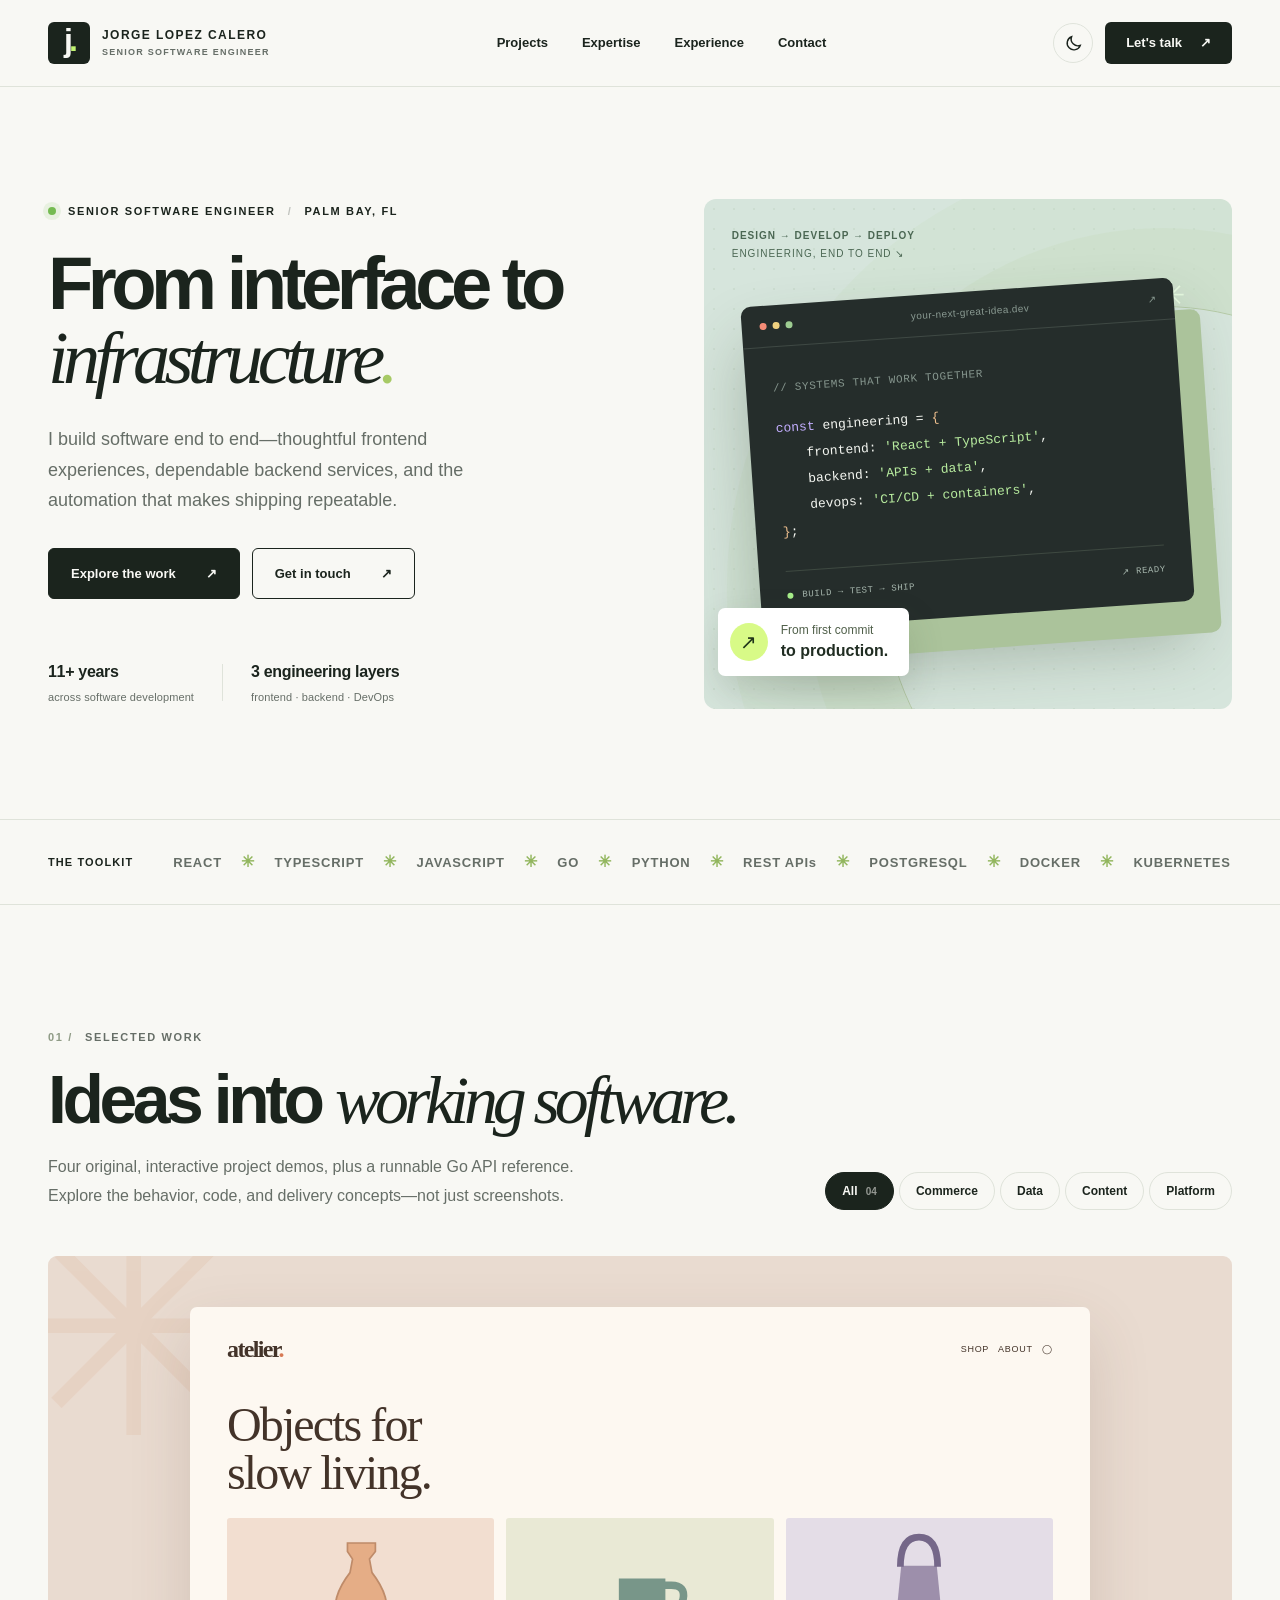
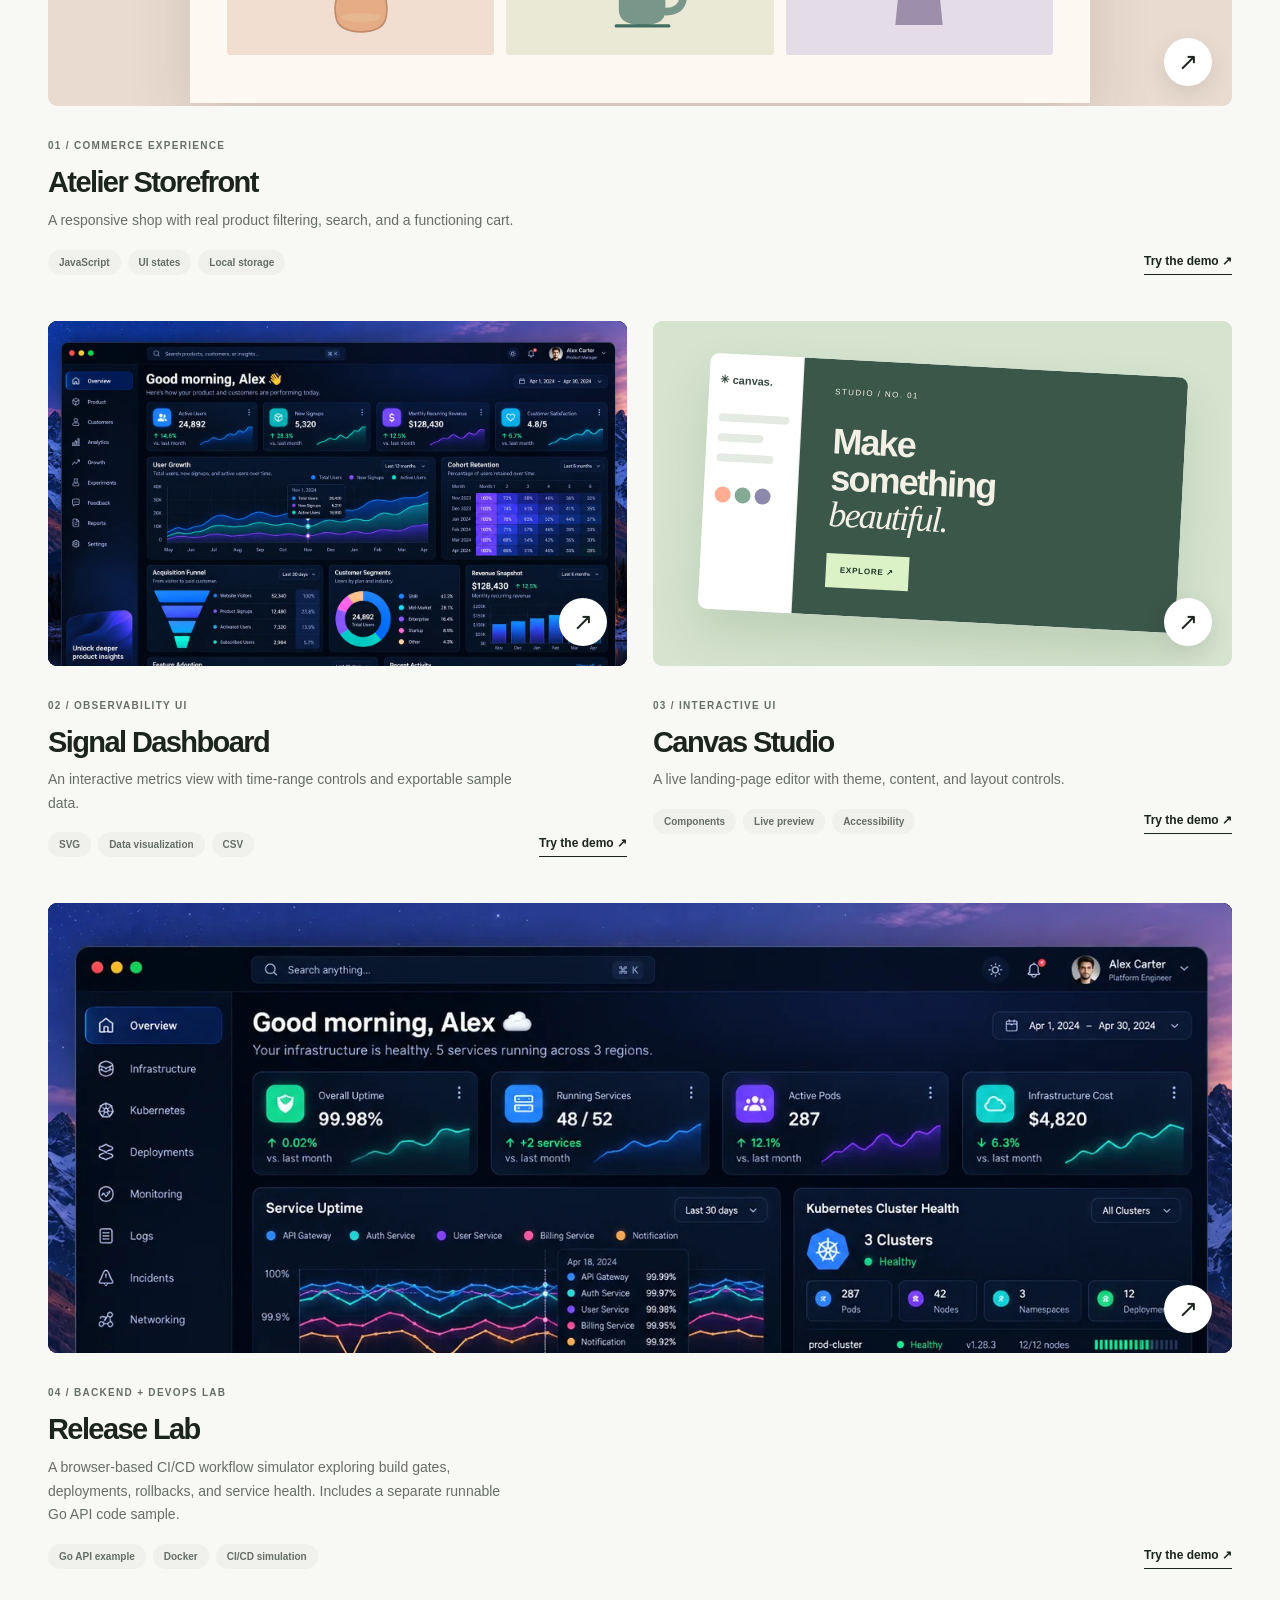
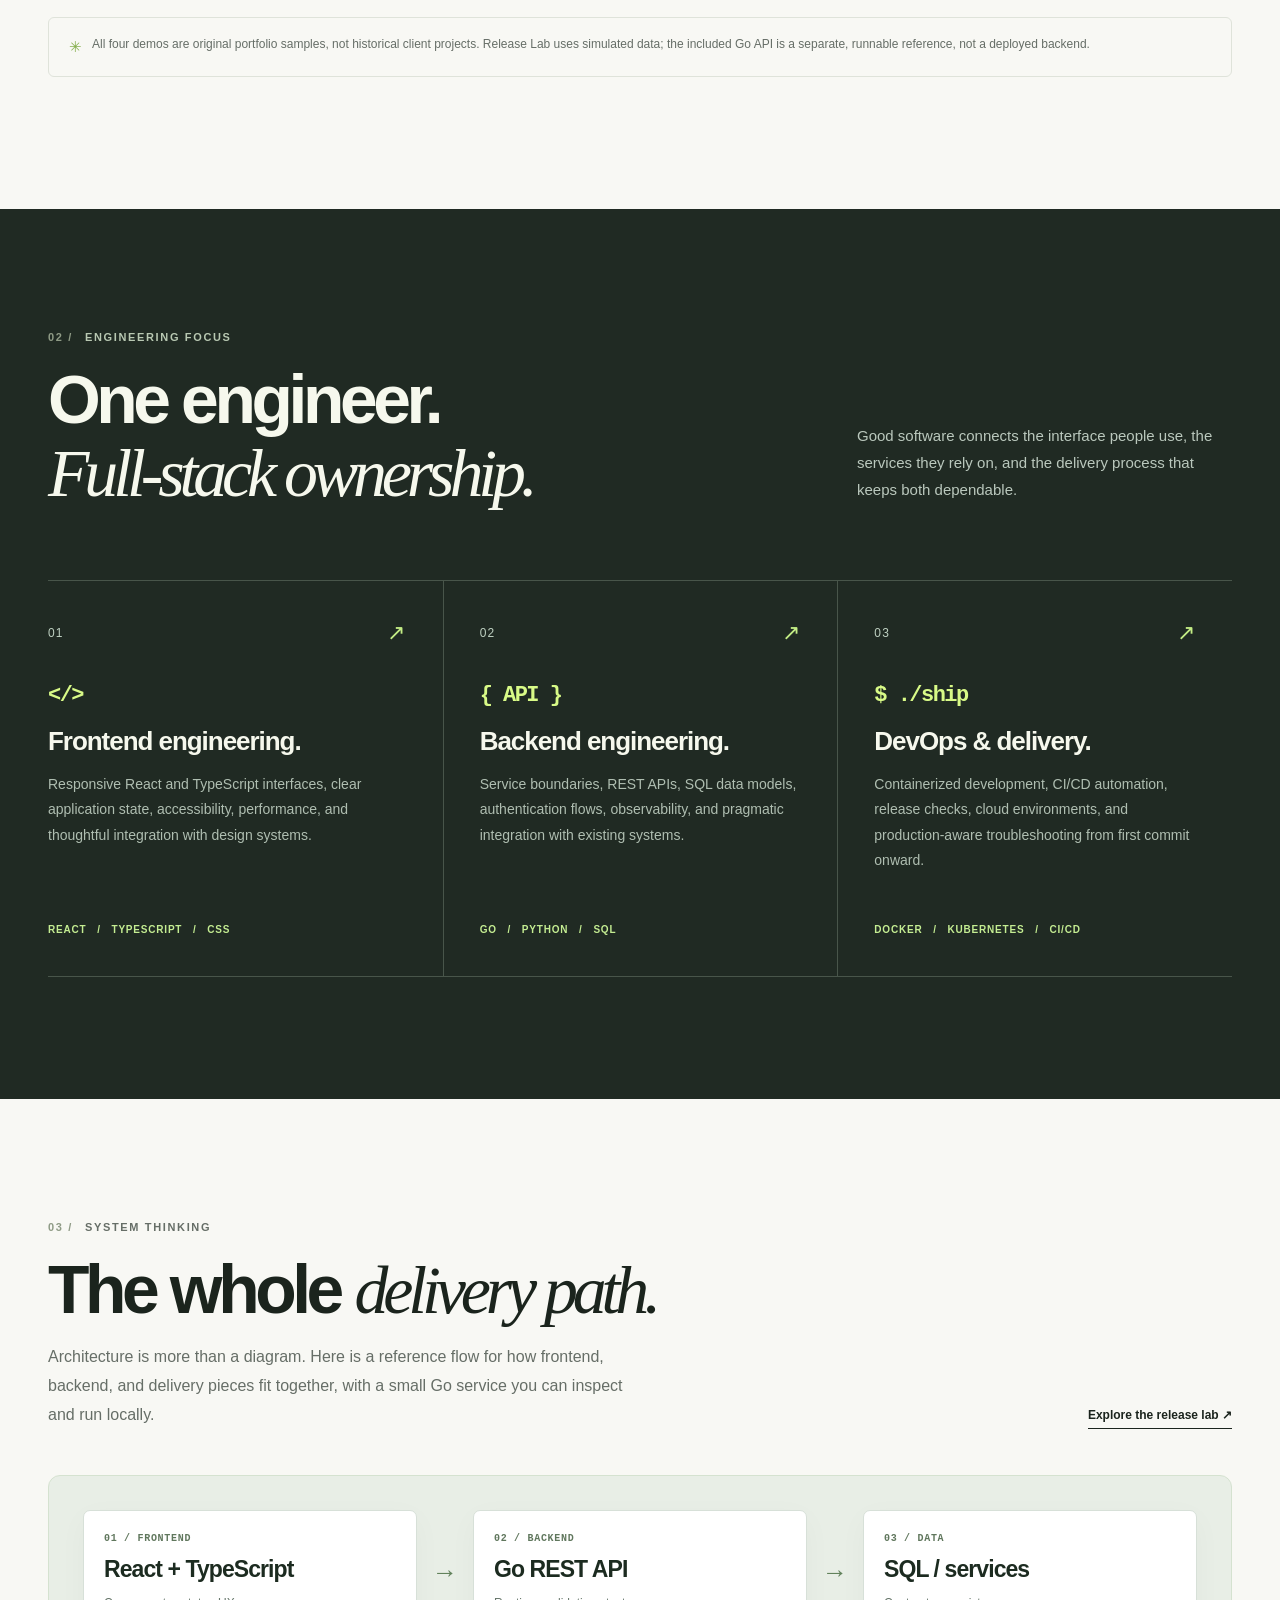
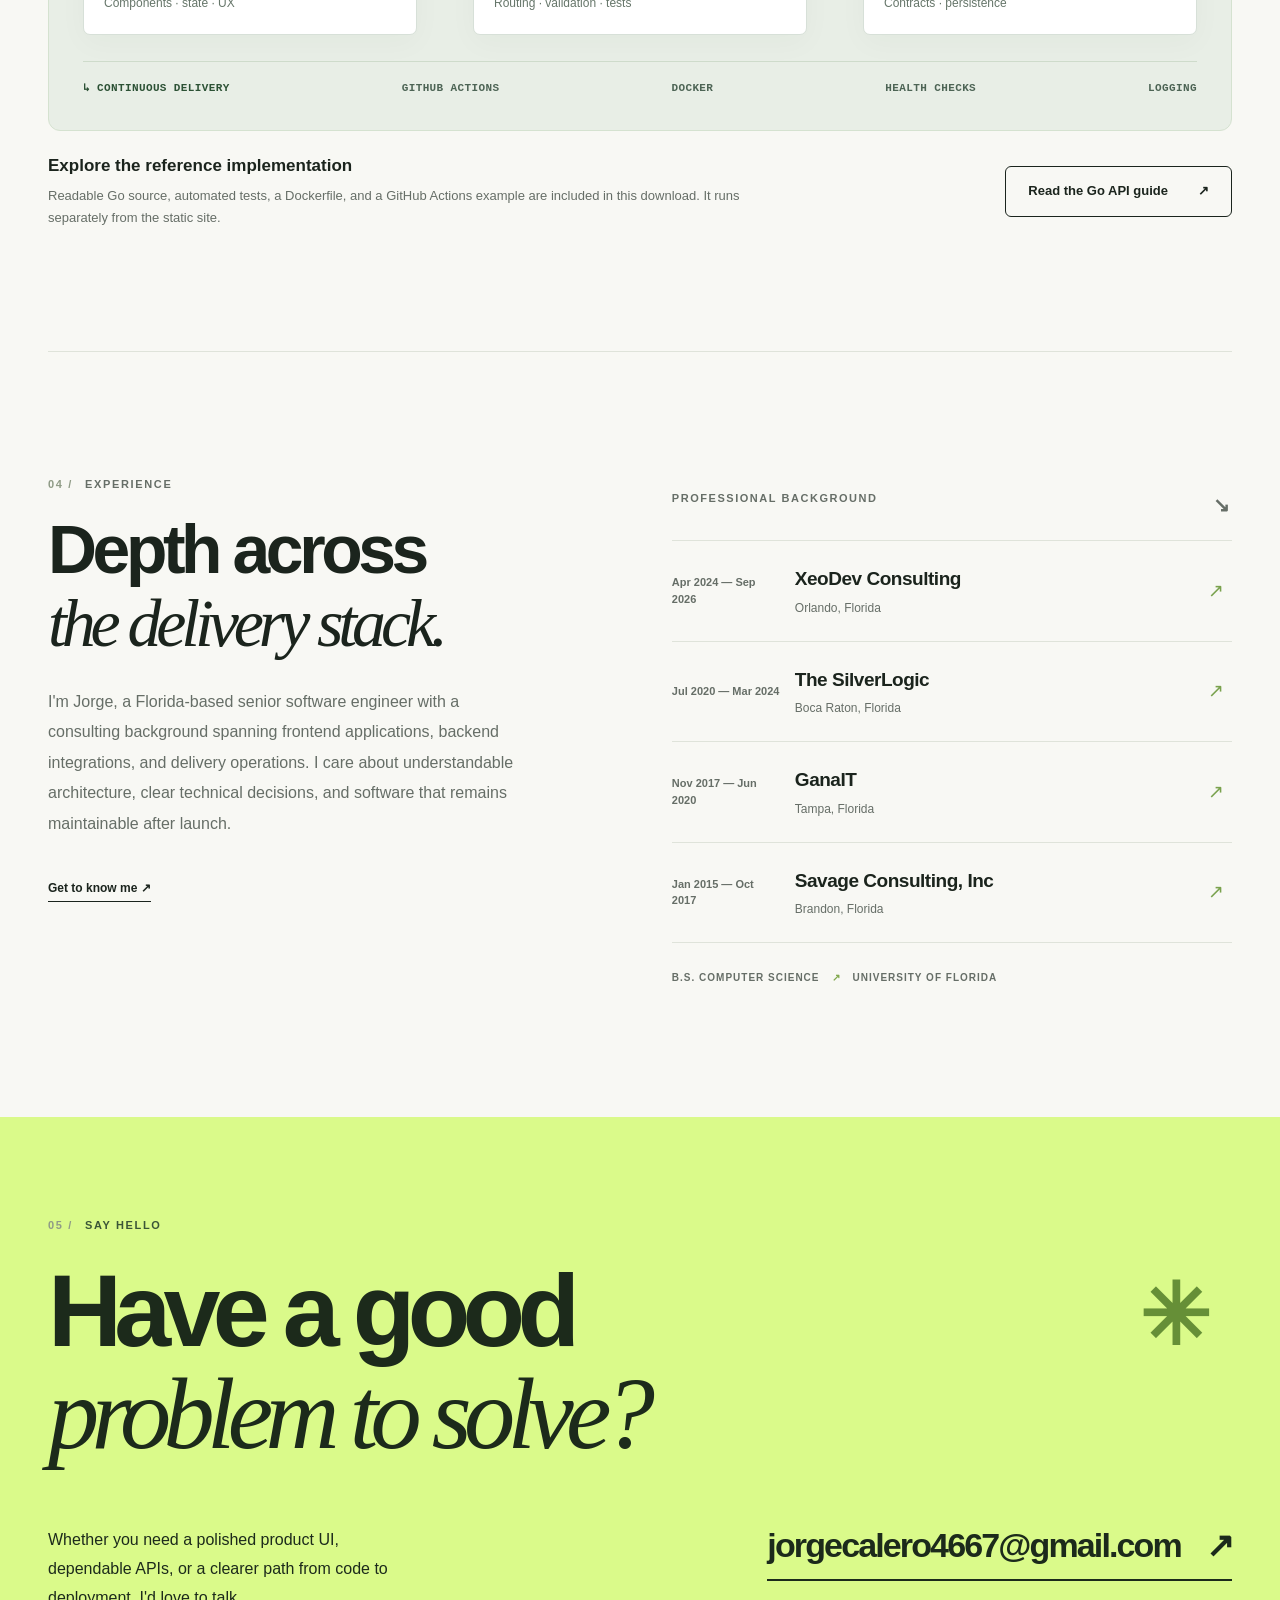
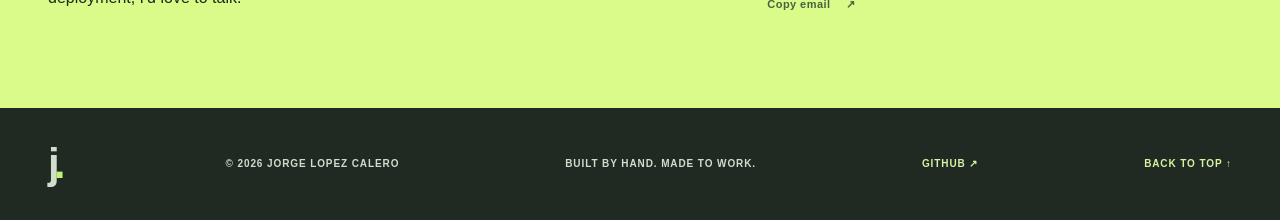
==== index.html @ e97e3ace "Add files via upload" ====
<!doctype html>
<html lang="en">
<head>
  <meta charset="utf-8">
  <meta name="viewport" content="width=device-width,initial-scale=1">
  <meta name="description" content="Jorge Lopez Calero — Senior Software Engineer across frontend, backend, and DevOps. Explore interactive demos, API engineering examples, delivery workflows, and experience.">
  <meta name="theme-color" content="#f8f8f4">
  <title>Jorge Lopez Calero — Senior Software Engineer | Frontend, Backend &amp; DevOps</title>
  <link rel="icon" href="favicon.svg" type="image/svg+xml">
  <link rel="stylesheet" href="styles.css">
  <script src="script.js" defer></script>
</head>
<body>
  <a class="skip" href="#main">Skip to content</a>
  <header class="site-header" id="site-header">
    <div class="wrap header-row">
      <a href="#home" class="brand" aria-label="Jorge Lopez Calero, home"><span class="brand-square">j<span>.</span></span><span class="brand-words">JORGE LOPEZ CALERO<small>SENIOR SOFTWARE ENGINEER</small></span></a>
      <nav class="desktop-nav" aria-label="Main navigation"><a href="#work">Projects</a><a href="#approach">Expertise</a><a href="#about">Experience</a><a href="#contact">Contact</a></nav>
      <div class="header-actions"><button class="theme-toggle" id="theme-toggle" aria-label="Switch color theme" title="Switch color theme"><svg viewBox="0 0 24 24" fill="none" stroke="currentColor" stroke-width="1.8" stroke-linecap="round"><path d="M20.5 14.4A8.5 8.5 0 019.6 3.5 8.5 8.5 0 1020.5 14.4Z"/></svg></button><a class="header-contact" href="mailto:jorgecalero4667@gmail.com?subject=Let's%20talk%20about%20a%20project">Let's talk <span aria-hidden="true">↗</span></a><button id="nav-toggle" class="nav-toggle" aria-label="Open navigation" aria-expanded="false" aria-controls="mobile-nav"><span></span><span></span></button></div>
    </div>
    <nav class="mobile-nav" id="mobile-nav" aria-label="Mobile navigation" hidden><a href="#work">Projects</a><a href="#approach">Expertise</a><a href="#about">Experience</a><a href="#contact">Contact</a></nav>
  </header>
  <main id="main">
    <section class="hero wrap" id="home" aria-labelledby="hero-title">
      <div class="hero-copy">
        <div class="eyebrow"><span class="status-dot"></span> SENIOR SOFTWARE ENGINEER <span class="eyebrow-slash">/</span> PALM BAY, FL</div>
        <h1 id="hero-title">From interface to <em>infrastructure<span class="dot">.</span></em></h1>
        <p class="hero-desc">I build software end to end—thoughtful frontend experiences, dependable backend services, and the automation that makes shipping repeatable.</p>
        <div class="hero-buttons"><a class="button button-dark" href="#work">Explore the work <span aria-hidden="true">↗</span></a><a class="button button-outline" href="#contact">Get in touch <span aria-hidden="true">↗</span></a></div>
        <div class="hero-foot"><span><strong>11+ years</strong><small>across software development</small></span><span class="foot-rule"></span><span><strong>3 engineering layers</strong><small>frontend · backend · DevOps</small></span></div>
      </div>
      <div class="hero-stage" aria-label="Illustration of a web development workspace">
        <div class="stage-stamp">DESIGN → DEVELOP → DEPLOY<br><span>ENGINEERING, END TO END ↘</span></div>
        <div class="stage-window"><div class="window-top"><span class="window-dots"><i></i><i></i><i></i></span><span>your-next-great-idea.dev</span><span>↗</span></div><div class="window-inner"><div class="window-label">// SYSTEMS THAT WORK TOGETHER</div><div class="code-line"><span class="code-purple">const</span> engineering = <span class="code-orange">{</span></div><div class="code-line indent">frontend: <span class="code-lime">'React + TypeScript'</span>,</div><div class="code-line indent">backend: <span class="code-lime">'APIs + data'</span>,</div><div class="code-line indent">devops: <span class="code-lime">'CI/CD + containers'</span>,</div><div class="code-line"><span class="code-orange">}</span>;</div><div class="window-separator"></div><div class="window-bottom"><span><span class="pulse"></span> BUILD → TEST → SHIP</span><span>↗ READY</span></div></div></div>
        <div class="floating-card"><div class="floating-icon">↗</div><span>From first commit<br><strong>to production.</strong></span></div>
        <span class="stage-decor decor-one" aria-hidden="true">✳</span><span class="stage-decor decor-two" aria-hidden="true">✳</span>
      </div>
    </section>
    <div class="marquee" aria-label="Engineering focus areas"><div class="wrap marquee-inner"><span>THE TOOLKIT</span><div>REACT <b>✳</b> TYPESCRIPT <b>✳</b> JAVASCRIPT <b>✳</b> GO <b>✳</b> PYTHON <b>✳</b> REST APIs <b>✳</b> POSTGRESQL <b>✳</b> DOCKER <b>✳</b> KUBERNETES <b>✳</b> CI/CD <b>✳</b> AWS</div></div></div>
    <section class="section wrap" id="work" aria-labelledby="work-title">
      <div class="section-top"><div><div class="eyebrow muted"><span class="number">01 /</span> SELECTED WORK</div><h2 id="work-title">Ideas into <em>working software.</em></h2><p class="section-intro">Four original, interactive project demos, plus a runnable Go API reference. Explore the behavior, code, and delivery concepts—not just screenshots.</p></div><div class="filters" aria-label="Filter projects"><button type="button" class="filter active" data-filter="all" aria-pressed="true">All <span>04</span></button><button type="button" class="filter" data-filter="commerce" aria-pressed="false">Commerce</button><button type="button" class="filter" data-filter="data" aria-pressed="false">Data</button><button type="button" class="filter" data-filter="content" aria-pressed="false">Content</button><button type="button" class="filter" data-filter="platform" aria-pressed="false">Platform</button></div></div>
      <div class="project-grid" id="project-grid">
        <article class="project project-large" data-category="commerce"><a class="project-media media-atelier" href="demos/atelier.html" aria-label="Open Atelier storefront demo"><div class="mini-shop"><div class="mini-shop-nav"><strong>atelier<span>.</span></strong><span>SHOP &nbsp; ABOUT &nbsp; ◯</span></div><div class="mini-shop-title">Objects for<br>slow living.</div><div class="mini-products"><div class="mini-product blush"><svg viewBox="0 0 130 130" aria-hidden="true"><path d="M49 13h33v10l-7 9 3 16c14 18 21 37 16 55-3 11-16 15-29 15s-26-4-29-15c-5-18 2-37 16-55l3-16-6-9z" fill="#e5ad86" stroke="#bf8b69" stroke-width="2"/><ellipse cx="65" cy="101" rx="23" ry="5" fill="#e8c09b" opacity=".6"/></svg></div><div class="mini-product butter"><svg viewBox="0 0 130 130" aria-hidden="true"><path d="M40 55h55v38q0 17-27 17t-28-17z" fill="#789689"/><path d="M94 63h8q17 0 14 16t-22 15" fill="none" stroke="#789689" stroke-width="9"/><path d="M37 111h62" stroke="#426d61" stroke-width="4" stroke-linecap="round"/></svg></div><div class="mini-product lilac"><svg viewBox="0 0 130 130" aria-hidden="true"><path d="M44 40h42l7 70H37z" fill="#9d8fab"/><path d="M43 41q0-35 22-35t22 35" fill="none" stroke="#756789" stroke-width="8"/></svg></div></div></div><span class="project-visit" aria-hidden="true">↗</span></a><div class="project-detail"><div><span class="project-kicker">01 / COMMERCE EXPERIENCE</span><h3>Atelier Storefront</h3><p>A responsive shop with real product filtering, search, and a functioning cart.</p><div class="tags"><span>JavaScript</span><span>UI states</span><span>Local storage</span></div></div><a class="text-link" href="demos/atelier.html">Try the demo ↗</a></div></article>
        <article class="project" data-category="data"><a class="project-media media-signal project-media-dashboard" href="demos/signal.html" aria-label="Open Signal analytics demo"><img class="project-image-backdrop" src="assets/signal-dashboard.webp" alt="" aria-hidden="true"><img class="project-dashboard-image" src="assets/signal-dashboard.webp" alt="Product analytics dashboard preview with user growth, retention, acquisition, and feature adoption charts"><span class="project-visit" aria-hidden="true">↗</span></a><div class="project-detail"><div><span class="project-kicker">02 / OBSERVABILITY UI</span><h3>Signal Dashboard</h3><p>An interactive metrics view with time-range controls and exportable sample data.</p><div class="tags"><span>SVG</span><span>Data visualization</span><span>CSV</span></div></div><a class="text-link" href="demos/signal.html">Try the demo ↗</a></div></article>
        <article class="project" data-category="content"><a class="project-media media-canvas" href="demos/canvas.html" aria-label="Open Canvas landing page studio demo"><div class="mini-editor"><div class="editor-side"><span>✳ canvas.</span><i></i><i></i><i></i><div class="editor-swatches"><b></b><b></b><b></b></div></div><div class="editor-preview"><span>STUDIO / NO. 01</span><strong>Make<br>something<br><em>beautiful.</em></strong><div class="editor-preview-button">EXPLORE ↗</div></div></div><span class="project-visit" aria-hidden="true">↗</span></a><div class="project-detail"><div><span class="project-kicker">03 / INTERACTIVE UI</span><h3>Canvas Studio</h3><p>A live landing-page editor with theme, content, and layout controls.</p><div class="tags"><span>Components</span><span>Live preview</span><span>Accessibility</span></div></div><a class="text-link" href="demos/canvas.html">Try the demo ↗</a></div></article>
        <article class="project project-large" data-category="platform">
          <a class="project-media media-release project-media-dashboard" href="demos/release-lab.html" aria-label="Open Release Lab simulated deployment demo"><img class="project-image-backdrop" src="assets/release-lab-dashboard.webp" alt="" aria-hidden="true"><img class="project-dashboard-image" src="assets/release-lab-dashboard.webp" alt="Cloud operations dashboard preview showing service uptime, Kubernetes cluster health, deployment history, incident alerts, and CI/CD pipeline activity"><span class="project-visit" aria-hidden="true">↗</span></a>
          <div class="project-detail"><div><span class="project-kicker">04 / BACKEND + DEVOPS LAB</span><h3>Release Lab</h3><p>A browser-based CI/CD workflow simulator exploring build gates, deployments, rollbacks, and service health. Includes a separate runnable Go API code sample.</p><div class="tags"><span>Go API example</span><span>Docker</span><span>CI/CD simulation</span></div></div><a class="text-link" href="demos/release-lab.html">Try the demo ↗</a></div>
        </article>
      </div>
      <div class="project-note"><span aria-hidden="true">✳</span> All four demos are original portfolio samples, not historical client projects. Release Lab uses simulated data; the included Go API is a separate, runnable reference, not a deployed backend.</div>
    </section>
    <section class="expertise-band" id="approach" aria-labelledby="approach-title"><div class="wrap"><div class="section-top expertise-heading"><div><div class="eyebrow"><span class="number">02 /</span> ENGINEERING FOCUS</div><h2 id="approach-title">One engineer.<br><em>Full-stack ownership.</em></h2></div><p>Good software connects the interface people use, the services they rely on, and the delivery process that keeps both dependable.</p></div><div class="expertise-grid"><article><div class="expertise-number">01 <span>↗</span></div><div class="expertise-icon" aria-hidden="true">&lt;/&gt;</div><h3>Frontend engineering.</h3><p>Responsive React and TypeScript interfaces, clear application state, accessibility, performance, and thoughtful integration with design systems.</p><div class="expertise-tech">REACT &nbsp; / &nbsp; TYPESCRIPT &nbsp; / &nbsp; CSS</div></article><article><div class="expertise-number">02 <span>↗</span></div><div class="expertise-icon" aria-hidden="true">{ API }</div><h3>Backend engineering.</h3><p>Service boundaries, REST APIs, SQL data models, authentication flows, observability, and pragmatic integration with existing systems.</p><div class="expertise-tech">GO &nbsp; / &nbsp; PYTHON &nbsp; / &nbsp; SQL</div></article><article><div class="expertise-number">03 <span>↗</span></div><div class="expertise-icon" aria-hidden="true">$ ./ship</div><h3>DevOps &amp; delivery.</h3><p>Containerized development, CI/CD automation, release checks, cloud environments, and production-aware troubleshooting from first commit onward.</p><div class="expertise-tech">DOCKER &nbsp; / &nbsp; KUBERNETES &nbsp; / &nbsp; CI/CD</div></article></div></div></section>

    <section class="system-section wrap" id="systems" aria-labelledby="systems-title">
      <div class="section-top"><div><div class="eyebrow muted"><span class="number">03 /</span> SYSTEM THINKING</div><h2 id="systems-title">The whole <em>delivery path.</em></h2><p class="section-intro">Architecture is more than a diagram. Here is a reference flow for how frontend, backend, and delivery pieces fit together, with a small Go service you can inspect and run locally.</p></div><a class="text-link systems-demo-link" href="demos/release-lab.html">Explore the release lab ↗</a></div>
      <div class="system-diagram" aria-label="Reference architecture: frontend talks to a Go API and a SQL data layer, with CI/CD, containers and telemetry supporting delivery">
        <div class="system-diagram-main">
          <div class="system-block"><span class="system-block-label">01 / FRONTEND</span><strong>React + TypeScript</strong><small>Components · state · UX</small></div>
          <div class="system-arrow" aria-hidden="true">→</div>
          <div class="system-block"><span class="system-block-label">02 / BACKEND</span><strong>Go REST API</strong><small>Routing · validation · tests</small></div>
          <div class="system-arrow" aria-hidden="true">→</div>
          <div class="system-block"><span class="system-block-label">03 / DATA</span><strong>SQL / services</strong><small>Contracts · persistence</small></div>
        </div>
        <div class="system-diagram-foot"><span>↳ CONTINUOUS DELIVERY</span><span>GITHUB ACTIONS</span><span>DOCKER</span><span>HEALTH CHECKS</span><span>LOGGING</span></div>
      </div>
      <div class="system-actions"><div><strong>Explore the reference implementation</strong><p>Readable Go source, automated tests, a Dockerfile, and a GitHub Actions example are included in this download. It runs separately from the static site.</p></div><a class="button button-outline" href="examples/go-api/index.html">Read the Go API guide <span aria-hidden="true">↗</span></a></div>
    </section>
    <section class="section wrap about-section" id="about" aria-labelledby="about-title"><div class="about-intro"><div class="eyebrow muted"><span class="number">04 /</span> EXPERIENCE</div><h2 id="about-title">Depth across<br><em>the delivery stack.</em></h2><p>I'm Jorge, a Florida-based senior software engineer with a consulting background spanning frontend applications, backend integrations, and delivery operations. I care about understandable architecture, clear technical decisions, and software that remains maintainable after launch.</p><a href="mailto:jorgecalero4667@gmail.com?subject=Hello%20Jorge" class="text-link about-link">Get to know me ↗</a></div><div class="experience"><div class="experience-label">PROFESSIONAL BACKGROUND <span>↘</span></div><div class="experience-row"><span class="experience-date">Apr 2024 — Sep 2026</span><div><strong>XeoDev Consulting</strong><small>Orlando, Florida</small></div><span class="experience-plus">↗</span></div><div class="experience-row"><span class="experience-date">Jul 2020 — Mar 2024</span><div><strong>The SilverLogic</strong><small>Boca Raton, Florida</small></div><span class="experience-plus">↗</span></div><div class="experience-row"><span class="experience-date">Nov 2017 — Jun 2020</span><div><strong>GanaIT</strong><small>Tampa, Florida</small></div><span class="experience-plus">↗</span></div><div class="experience-row"><span class="experience-date">Jan 2015 — Oct 2017</span><div><strong>Savage Consulting, Inc</strong><small>Brandon, Florida</small></div><span class="experience-plus">↗</span></div><div class="education-tag">B.S. COMPUTER SCIENCE <span>↗</span> UNIVERSITY OF FLORIDA</div></div></section>
    <section class="contact-section" id="contact" aria-labelledby="contact-title"><div class="wrap contact-wrap"><div class="eyebrow contact-eyebrow"><span class="number">05 /</span> SAY HELLO <span class="contact-star">✳</span></div><h2 id="contact-title">Have a good<br><em>problem to solve?</em></h2><div class="contact-bottom"><p>Whether you need a polished product UI, dependable APIs, or a clearer path from code to deployment, I'd love to talk.</p><div class="contact-cta"><a href="mailto:jorgecalero4667@gmail.com?subject=Project%20inquiry" class="email-link">jorgecalero4667@gmail.com <span aria-hidden="true">↗</span></a><button type="button" id="copy-email" class="copy-email">Copy email <span aria-hidden="true">↗</span></button></div></div></div></section>
  </main>
  <footer class="footer"><div class="wrap footer-inner"><a href="#home" class="footer-brand">j<span>.</span></a><div>© <span id="year">2026</span> JORGE LOPEZ CALERO</div><div>BUILT BY HAND. MADE TO WORK.</div><a href="https://github.com/great0715" target="_blank" rel="noopener noreferrer" class="back-top" aria-label="Jorge on GitHub">GITHUB ↗</a><a href="#home" class="back-top">BACK TO TOP ↑</a></div></footer>
  <div role="status" aria-live="polite" class="toast" id="toast"></div>
</body>
</html>
---- styles.css ----
:root{--bg:#f8f8f4;--surface:#ffffff;--surface-soft:#f0f1ec;--ink:#1b241d;--muted:#666e67;--line:#dfe3da;--accent:#d8fa87;--yellow:#dbfa8a;--shadow:0 22px 50px rgba(30,43,28,.10);color-scheme:light}
:root[data-theme=dark]{--bg:#151a17;--surface:#212923;--surface-soft:#262f28;--ink:#f2f4ea;--muted:#adb8a9;--line:#3d493e;--shadow:0 22px 50px rgba(0,0,0,.25);color-scheme:dark}
*,*::before,*::after{box-sizing:border-box}html{scroll-behavior:smooth;scroll-padding-top:96px}body{margin:0;background:var(--bg);color:var(--ink);font-family:"Avenir Next",Avenir,"Segoe UI",Arial,sans-serif;-webkit-font-smoothing:antialiased;line-height:1.5}button,input{font:inherit}a{color:inherit;text-decoration:none}button{cursor:pointer}button:focus-visible,a:focus-visible{outline:3px solid #7e9a30;outline-offset:4px}::selection{background:#d8fa87;color:#1b241d}.wrap{width:min(1200px,calc(100% - 96px));margin-inline:auto}.skip{position:absolute;left:10px;top:-60px;z-index:100;padding:12px 16px;color:#111;background:#d8fa87}.skip:focus{top:12px}
.site-header{position:sticky;top:0;z-index:50;background:color-mix(in srgb,var(--bg) 91%,transparent);backdrop-filter:blur(18px);border-bottom:1px solid var(--line)}.header-row{height:86px;display:flex;align-items:center;justify-content:space-between;gap:22px}.brand{display:flex;align-items:center;gap:12px;flex-shrink:0}.brand-square{display:flex;align-items:center;justify-content:center;width:42px;height:42px;padding-bottom:7px;background:var(--ink);border-radius:6px;color:var(--bg);font-size:32px;font-weight:850;letter-spacing:-4px}.brand-square span,.footer-brand span{color:#c1f372}.brand-words{font-size:12px;letter-spacing:.12em;font-weight:850;line-height:1.6}.brand-words small{font-size:9px;font-weight:700;color:var(--muted);display:block;letter-spacing:.14em}.desktop-nav{display:flex;gap:34px;font-size:13px;font-weight:700}.desktop-nav a{transition:color .2s}.desktop-nav a:hover{color:#86a442}.header-actions{display:flex;align-items:center;gap:12px}.theme-toggle{border:1px solid var(--line);background:transparent;color:var(--ink);height:40px;width:40px;border-radius:50%;display:grid;place-items:center}.theme-toggle svg{width:19px}.header-contact{height:42px;padding:0 21px;border-radius:6px;background:var(--ink);color:var(--bg);font-size:13px;font-weight:800;display:inline-flex;align-items:center;gap:18px;transition:transform .2s}.header-contact:hover,.button:hover{transform:translateY(-3px)}.nav-toggle{display:none;background:transparent;border:0;width:39px;height:39px;flex-direction:column;align-items:center;justify-content:center;gap:6px}.nav-toggle span{width:22px;height:2px;background:var(--ink)}.mobile-nav[hidden]{display:none!important}.mobile-nav{border-top:1px solid var(--line);padding:12px 24px 22px;display:grid;gap:3px}.mobile-nav a{font-weight:700;padding:12px}
.eyebrow{display:flex;align-items:center;gap:12px;letter-spacing:.15em;font-size:11px;font-weight:800}.eyebrow-slash{opacity:.25}.eyebrow.muted{color:var(--muted)}.number{color:#8f9b86}.status-dot{height:8px;width:8px;display:inline-block;border-radius:50%;background:#75bb52;box-shadow:0 0 0 5px rgba(117,187,82,.12)}
.hero{padding:112px 0 110px;min-height:680px;display:grid;grid-template-columns:1.06fr .94fr;gap:60px;align-items:center}.hero-copy{position:relative;z-index:1}.hero h1{font-weight:800;font-size:clamp(62px,6.4vw,98px);line-height:.99;letter-spacing:-.074em;margin:28px 0 29px;max-width:740px}.hero h1 em,.section h2 em,.expertise-band h2 em,.contact-section h2 em{font-family:Georgia,"Times New Roman",serif;font-weight:400;letter-spacing:-.075em;font-style:italic}.hero h1 em{white-space:normal}.hero h1 .dot{color:#a7ca65}.hero-desc{font-size:18px;max-width:460px;line-height:1.7;color:var(--muted);margin:0 0 32px}.hero-buttons{display:flex;flex-wrap:wrap;gap:12px}.button{min-height:51px;border:1px solid var(--ink);border-radius:6px;padding:0 22px;display:inline-flex;align-items:center;justify-content:center;gap:30px;font-size:13px;font-weight:850;transition:transform .2s}.button-dark{background:var(--ink);color:var(--bg)}.button-outline{background:transparent;color:var(--ink)}.hero-foot{display:flex;align-items:center;gap:28px;margin-top:61px}.hero-foot span:not(.foot-rule){display:grid;gap:5px}.hero-foot strong{font-size:16px;letter-spacing:-.02em}.hero-foot small{font-size:11px;letter-spacing:.01em;color:var(--muted)}.foot-rule{height:37px;width:1px;background:var(--line)}
.hero-stage{height:510px;position:relative;background:#dde8d1;border-radius:12px;overflow:hidden;display:flex;align-items:center;justify-content:center;isolation:isolate}.hero-stage::before{content:"";position:absolute;width:560px;height:560px;border-radius:50%;border:1px solid #b6cba7;left:34%;top:21%;box-shadow:0 0 0 78px rgba(197,217,187,.29),0 0 0 156px rgba(197,217,187,.22)}.hero-stage::after{content:"";position:absolute;inset:0;background-image:radial-gradient(#96b08a 1px,transparent 1px);background-size:20px 20px;opacity:.15;z-index:-1}.stage-stamp{position:absolute;left:28px;top:28px;font-size:10px;line-height:1.8;letter-spacing:.1em;font-weight:800;color:#4b6753}.stage-stamp span{font-weight:500}.stage-window{width:82%;background:#252d2b;border-radius:10px;box-shadow:25px 33px 0 #abc39b,0 40px 65px rgba(49,67,42,.3);transform:rotate(-4deg);color:#f4f6f1;overflow:hidden;position:relative;z-index:2}.window-top{height:42px;display:flex;align-items:center;justify-content:space-between;padding:0 18px;border-bottom:1px solid #3f4944;font-size:10px;letter-spacing:.04em;color:#899991}.window-dots{display:flex;gap:6px}.window-dots i{height:7px;width:7px;border-radius:50%;background:#f58c77}.window-dots i:nth-child(2){background:#efd07f}.window-dots i:nth-child(3){background:#9dcc91}.window-inner{padding:30px 27px 24px;font:500 clamp(11px,1.1vw,14px)/2 "SFMono-Regular",Consolas,monospace}.window-label{color:#86968e;margin-bottom:17px;font-size:11px;letter-spacing:.06em}.code-line{white-space:nowrap}.code-purple{color:#c3aeff}.code-orange{color:#f1c190}.code-lime{color:#b8ec9f}.indent{padding-left:29px}.window-separator{height:1px;background:#3e4941;margin:25px 0 15px}.window-bottom{display:flex;justify-content:space-between;gap:8px;font-size:9px;letter-spacing:.06em;color:#a7b7ae}.window-bottom span:first-child{display:flex;align-items:center;gap:9px}.pulse{height:6px;width:6px;border-radius:50%;background:#a7ee8a}.floating-card{position:absolute;bottom:33px;left:14px;display:flex;gap:13px;align-items:center;background:#fff;padding:13px 21px 13px 12px;border-radius:7px;z-index:3;box-shadow:0 15px 35px rgba(67,80,53,.17);font-size:12px;color:#50604a}.floating-card strong{font-size:16px;color:#202d22}.floating-icon{height:38px;width:38px;border-radius:50%;display:grid;place-items:center;background:#d8fa87;color:#21341a;font-size:20px}.stage-decor{position:absolute;font-size:34px;color:#e7fae1}.decor-one{top:71px;right:47px}.decor-two{bottom:65px;right:22px}
.marquee{border-top:1px solid var(--line);border-bottom:1px solid var(--line)}.marquee-inner{display:flex;align-items:center;gap:40px;min-height:84px;overflow:hidden}.marquee-inner>span{font-size:11px;white-space:nowrap;font-weight:850;letter-spacing:.1em}.marquee-inner>div{white-space:nowrap;font-size:13px;letter-spacing:.06em;font-weight:750;color:var(--muted)}.marquee-inner b{font-size:16px;color:#92b65e;margin:0 15px}
.section{padding-top:124px;padding-bottom:132px}.section-top{display:flex;justify-content:space-between;align-items:end;gap:50px;margin-bottom:46px}.section h2,.expertise-band h2{font-size:clamp(48px,5.3vw,75px);line-height:1.08;letter-spacing:-.065em;margin:17px 0 16px;font-weight:800}.section-intro{max-width:580px;color:var(--muted);font-size:16px;line-height:1.8;margin:0}.filters{display:flex;gap:5px;flex-wrap:wrap;flex-shrink:0}.filter{border:1px solid var(--line);border-radius:30px;background:transparent;color:var(--ink);padding:9px 16px;font-size:12px;font-weight:700;white-space:nowrap}.filter.active{background:var(--ink);color:var(--bg);border-color:var(--ink)}.filter span{font-size:10px;margin-left:5px;opacity:.55}
.project-grid{display:grid;grid-template-columns:1fr 1fr;gap:46px 26px}.project{min-width:0}.project[hidden]{display:none}.project-large{grid-column:1/-1}.project-media{display:block;overflow:hidden;border-radius:9px;position:relative;height:345px;transition:transform .25s}.project-media:hover{transform:translateY(-4px)}.project-large .project-media{height:450px}.project-visit{position:absolute;z-index:10;right:20px;bottom:20px;height:48px;width:48px;border-radius:50%;background:#fff;color:#1c241d;display:grid;place-items:center;font-size:24px;box-shadow:0 8px 25px rgba(0,0,0,.1)}.media-atelier{background:#e9dbd0;display:grid;place-items:center}.media-atelier::before{content:"✳";position:absolute;font-size:300px;color:#e2bfa8;opacity:.3;left:-40px;top:-150px}.mini-shop{width:76%;height:88%;border-radius:7px 7px 0 0;background:#fdf8f1;box-shadow:0 25px 60px rgba(92,64,56,.17);padding:24px 37px;transform:translateY(24px);color:#433329}.mini-shop-nav{display:flex;justify-content:space-between;align-items:center}.mini-shop-nav strong{font-size:24px;letter-spacing:-.07em;font-family:Georgia,serif}.mini-shop-nav strong span{color:#d77a55}.mini-shop-nav>span{font-size:9px;letter-spacing:.08em}.mini-shop-title{font:normal 48px/.99 Georgia,serif;letter-spacing:-.04em;margin:34px 0 22px}.mini-products{display:grid;grid-template-columns:repeat(3,1fr);gap:12px}.mini-product{height:137px;display:grid;place-items:center;border-radius:3px}.mini-product svg{width:110px;height:112px}.blush{background:#f2ded0}.butter{background:#e9e9d5}.lilac{background:#e4dde7}
.media-signal{background:#e5e9ff;display:grid;place-items:center;padding:38px}.mini-dashboard{background:#fff;border-radius:10px;box-shadow:0 22px 50px #6774b429;padding:20px 21px 10px;width:92%;height:85%;transform:rotate(-3deg);color:#1b2350}.mini-dash-top{font-size:19px;font-weight:850}.mini-dash-top span{float:right;font-size:9px;letter-spacing:.13em;color:#8e96b2;margin-top:10px}.mini-metrics{display:grid;grid-template-columns:1fr 1fr;gap:10px;margin-top:26px}.mini-metrics span{border:1px solid #e6e9f9;border-radius:6px;padding:10px 13px;color:#8087a4;font-size:10px}.mini-metrics strong{display:block;font-size:24px;letter-spacing:-.05em;color:#202b67}.mini-chart{width:100%;height:135px;margin-top:8px}.media-canvas{background:#d5e3cf;display:grid;place-items:center;padding:38px}.mini-editor{width:95%;height:95%;display:grid;grid-template-columns:94px 1fr;background:#f9f8f4;border-radius:9px;box-shadow:0 24px 45px #50784a2d;overflow:hidden;transform:rotate(3deg)}.editor-side{background:#fff;border-right:1px solid #ebebeb;padding:18px 11px;font-size:11px;font-weight:800;color:#34493c}.editor-side>span{display:block;margin-bottom:25px}.editor-side i{display:block;background:#e5eae2;height:8px;border-radius:20px;margin-bottom:12px}.editor-side i:nth-child(3){width:65%}.editor-side i:nth-child(4){width:80%}.editor-swatches{display:flex;gap:4px;margin-top:25px}.editor-swatches b{height:16px;width:16px;border-radius:50%;background:#ffac92}.editor-swatches b:nth-child(2){background:#84a994}.editor-swatches b:nth-child(3){background:#8d89ac}.editor-preview{padding:27px 32px;color:#f3f0e6;background:#3b5749;display:flex;flex-direction:column;align-items:flex-start}.editor-preview>span{font-size:8px;letter-spacing:.18em}.editor-preview strong{font-size:clamp(22px,2.8vw,38px);letter-spacing:-.05em;line-height:1.02;margin-top:25px}.editor-preview strong em{font-family:Georgia,serif;font-weight:400}.editor-preview-button{background:#dbf1c6;color:#1a3425;font-weight:800;font-size:8px;letter-spacing:.1em;padding:11px 14px;margin-top:20px}.project-detail{display:flex;justify-content:space-between;align-items:end;gap:20px;padding-top:26px}.project-kicker{font-size:10px;color:var(--muted);font-weight:800;letter-spacing:.13em}.project h3{font-size:29px;letter-spacing:-.055em;line-height:1.15;margin:10px 0 9px}.project-detail p{max-width:470px;color:var(--muted);font-size:14px;line-height:1.7;margin:0}.tags{display:flex;flex-wrap:wrap;gap:7px;margin-top:17px}.tags span{background:var(--surface-soft);padding:5px 11px;border-radius:20px;font-size:10px;font-weight:700;color:var(--muted)}.text-link{font-size:12px;font-weight:850;white-space:nowrap;border-bottom:1px solid currentColor;padding-bottom:4px;transition:color .2s}.text-link:hover{color:#779d48}.project-note{display:flex;align-items:flex-start;gap:10px;margin-top:48px;padding:17px 20px;border:1px solid var(--line);border-radius:6px;color:var(--muted);font-size:12px;line-height:1.6}.project-note>span{color:#84ae4c;font-size:15px}
.expertise-band{background:#202a23;color:#f6f8ed;padding:120px 0 122px}.expertise-heading{align-items:end;margin-bottom:70px}.expertise-band .eyebrow{color:#b8c8b2}.expertise-band h2{margin-bottom:0}.expertise-heading>p{width:min(375px,100%);font-size:15px;line-height:1.8;color:#bac8bd;margin-bottom:7px}.expertise-grid{display:grid;grid-template-columns:repeat(3,1fr);border-top:1px solid #48554a;border-bottom:1px solid #48554a}.expertise-grid article{padding:35px 36px 39px 0}.expertise-grid article+article{border-left:1px solid #48554a;padding-left:36px}.expertise-number{display:flex;justify-content:space-between;align-items:center;font-size:12px;letter-spacing:.1em;color:#bfd1c2}.expertise-number span{font-size:22px;color:#c3ed85}.expertise-grid h3{font-size:26px;line-height:1.18;letter-spacing:-.04em;margin:49px 0 16px;max-width:270px}.expertise-grid p{font-size:14px;line-height:1.8;color:#afbeb1;min-height:110px;margin:0 0 20px}.expertise-tech{font-size:10px;letter-spacing:.08em;font-weight:850;color:#c4ed92}
.about-section{display:grid;grid-template-columns:1fr 1.03fr;gap:80px}.about-intro h2{margin:20px 0 27px}.about-intro>p{max-width:480px;line-height:1.9;font-size:16px;color:var(--muted)}.about-link{display:inline-block;margin-top:24px}.experience{padding-top:14px}.experience-label{display:flex;justify-content:space-between;padding-bottom:20px;font-size:11px;font-weight:850;letter-spacing:.14em;color:var(--muted)}.experience-label span{font-size:20px}.experience-row{display:grid;grid-template-columns:108px 1fr 24px;align-items:center;gap:15px;padding:24px 0;border-top:1px solid var(--line)}.experience-date{font-size:11px;color:var(--muted);font-weight:800}.experience-row strong{font-size:19px;letter-spacing:-.025em}.experience-row small{display:block;color:var(--muted);margin-top:5px;font-size:12px}.experience-plus{font-size:19px;color:#7aa24e}.education-tag{display:flex;gap:12px;align-items:center;border-top:1px solid var(--line);padding-top:27px;font-size:10px;letter-spacing:.1em;font-weight:800;color:var(--muted)}.education-tag span{color:#80a84c}
.contact-section{background:#dafa8a;color:#1c2a1b;padding:100px 0 95px;overflow:hidden}.contact-wrap{position:relative}.contact-eyebrow{color:#3b5637}.contact-star{position:absolute;right:20px;top:35px;font-size:85px;color:#668f37}.contact-section h2{font-size:clamp(60px,8vw,115px);line-height:1;letter-spacing:-.075em;font-weight:800;margin:26px 0 55px}.contact-bottom{display:flex;justify-content:space-between;align-items:end;gap:50px}.contact-bottom p{max-width:360px;font-size:16px;line-height:1.8;margin:0}.contact-cta{display:flex;flex-direction:column;align-items:flex-start;gap:15px}.email-link{font-size:clamp(20px,2.8vw,34px);font-weight:800;letter-spacing:-.055em;display:flex;gap:25px;align-items:center;border-bottom:2px solid #1c2a1b;padding-bottom:8px}.copy-email{background:transparent;border:0;color:#476143;padding:0;font-size:11px;font-weight:850;letter-spacing:.04em}.copy-email span{margin-left:12px}.footer{background:#202a23;color:#d0dccc}.footer-inner{min-height:112px;display:flex;gap:20px;align-items:center;justify-content:space-between;font-size:10px;letter-spacing:.09em;font-weight:750}.footer-brand{font-size:42px;font-weight:850;letter-spacing:-.14em;line-height:1}.back-top{color:#d5f3a2}.toast{position:fixed;bottom:24px;right:24px;max-width:calc(100vw - 48px);padding:13px 19px;background:#202a23;color:white;border-radius:8px;box-shadow:0 16px 30px #0002;font-size:13px;z-index:100;opacity:0;transform:translateY(12px);pointer-events:none;transition:.22s}.toast.show{opacity:1;transform:translateY(0)}
@media(max-width:1120px){.wrap{width:min(100% - 64px,1120px)}.desktop-nav{gap:22px}.hero{gap:30px}.hero h1{font-size:clamp(60px,6vw,77px)}.mini-shop-title{font-size:42px}.section-top{flex-wrap:wrap}.project-large .project-media{height:400px}}
@media(max-width:820px){.wrap{width:calc(100% - 40px)}.header-row{height:74px}.desktop-nav,.header-contact{display:none}.nav-toggle{display:flex}.hero{grid-template-columns:1fr;padding-top:72px;gap:44px}.hero h1{max-width:700px;font-size:clamp(60px,11vw,89px)}.hero-stage{height:430px;max-width:640px;width:100%}.hero-foot{margin-top:44px}.project-large .project-media{height:380px}.mini-shop{width:87%}.expertise-grid article{padding-right:20px}.expertise-grid article+article{padding-left:20px}.expertise-grid h3{font-size:23px}.about-section{gap:38px}.contact-bottom{align-items:flex-start;flex-direction:column}.contact-star{font-size:65px}.footer-inner{flex-wrap:wrap;padding:27px 0;gap:18px}}
@media(max-width:620px){.wrap{width:calc(100% - 36px)}.brand-words{font-size:10px}.brand-words small{font-size:8px}.hero{padding:66px 0 85px;gap:42px}.hero h1{font-size:clamp(54px,14vw,80px);margin:23px 0}.hero-desc{font-size:16px}.hero-buttons{gap:10px}.button{min-height:50px;padding:0 17px;gap:14px}.hero-foot{gap:18px}.hero-foot strong{font-size:14px}.hero-foot small{font-size:10px}.hero-stage{height:350px}.stage-window{width:86%;transform:rotate(-3deg)}.window-inner{padding:15px 16px 12px;font-size:10px}.window-top{height:35px}.window-label{margin-bottom:11px;font-size:9px}.window-separator{margin:13px 0 10px}.window-bottom{font-size:7px}.floating-card{left:8px;bottom:15px;padding:7px 11px 7px 7px;font-size:10px}.floating-card strong{font-size:12px}.floating-icon{height:32px;width:32px}.stage-stamp{font-size:8px;left:14px;top:14px}.marquee-inner{min-height:67px;gap:25px}.marquee-inner>div{font-size:11px}.section{padding-top:86px;padding-bottom:90px}.section h2,.expertise-band h2{font-size:clamp(46px,11vw,64px)}.section-top{gap:30px}.project-grid{grid-template-columns:1fr;gap:42px}.project-large{grid-column:auto}.project-media,.project-large .project-media{height:320px}.mini-shop{height:92%;width:90%;padding:20px 22px}.mini-shop-title{font-size:40px;margin:25px 0 18px}.mini-product{height:97px}.mini-product svg{height:85px;width:85px}.mini-dashboard{width:94%}.mini-chart{height:100px}.project-detail{padding-top:20px}.project h3{font-size:25px}.project-detail p{font-size:13px}.project-visit{height:40px;width:40px;font-size:20px;right:12px;bottom:12px}.project-note{margin-top:40px}.expertise-band{padding:90px 0}.expertise-heading{margin-bottom:35px}.expertise-grid{grid-template-columns:1fr}.expertise-grid article,.expertise-grid article+article{padding:24px 0 28px;border-left:0;border-bottom:1px solid #48554a}.expertise-grid article:last-child{border-bottom:0}.expertise-grid h3{margin:25px 0 10px;max-width:none}.expertise-grid p{min-height:auto;margin-bottom:15px}.about-section{grid-template-columns:1fr;gap:40px}.about-intro>p{font-size:14px}.contact-section{padding:79px 0}.contact-section h2{font-size:clamp(55px,12vw,81px);margin:27px 0 38px}.contact-star{font-size:45px;top:20px;right:5px}.contact-bottom{gap:34px}.contact-bottom p{font-size:14px}.email-link{font-size:clamp(18px,5.3vw,27px);gap:12px}.footer-inner>div:nth-of-type(2){display:none}}
@media(prefers-reduced-motion:reduce){*,*::before,*::after{scroll-behavior:auto!important;transition:none!important;animation:none!important}}

/* Senior engineering edition — architecture, platform lab, and delivery experience */
.hero h1 {font-size:clamp(59px,5.8vw,88px)}
.hero-stage {background:#d6e5dc}
.window-inner {font-size:clamp(11px,1.03vw,13px)}
.expertise-icon {color:#d8fa87;font:700 22px/1.2 "SFMono-Regular",Consolas,monospace;letter-spacing:-.07em;margin:34px 0 -33px}
.expertise-grid h3 {max-width:320px}
.expertise-grid p {min-height:130px}
.media-release {background:radial-gradient(ellipse at 18% 0%,#485a79 0%,transparent 53%),linear-gradient(140deg,#20283a,#141b29);display:grid;place-items:center;padding:34px 8%}
.release-preview {position:relative;width:min(820px,100%);background:#0d1725;border:1px solid #54627b;border-radius:12px;box-shadow:0 28px 85px #0005;color:#f0f5ff;overflow:hidden;transform:rotate(-1.5deg)}
.release-preview-head {height:47px;padding:0 22px;display:flex;align-items:center;justify-content:space-between;gap:12px;color:#cbd8ed;border-bottom:1px solid #39445b;font:700 11px/1.4 "SFMono-Regular",Consolas,monospace;letter-spacing:.035em}
.release-preview-head span:last-child {font-size:9px;color:#95a5bc}
.green-light {width:7px;height:7px;display:inline-block;background:#8bee96;border-radius:100%;margin-right:11px;box-shadow:0 0 0 4px #8bee9622}
.release-preview-body {padding:32px 39px 30px}
.release-preview-heading {font-weight:750;font-size:clamp(23px,3vw,36px);line-height:1.1;letter-spacing:-.045em}
.release-preview-heading em {font-family:Georgia,serif;font-weight:400;color:#c1f59c}
.release-nodes {display:flex;align-items:center;gap:13px;margin:28px 0}
.release-nodes>div {display:grid;flex:1;gap:6px;min-width:0;border:1px solid #3a4960;background:#17243a;border-radius:8px;padding:15px 12px}
.release-nodes>div>span {color:#86a6c8;font:700 10px monospace}
.release-nodes strong {font-size:16px;letter-spacing:-.02em}
.release-nodes small {font-size:10px;color:#9db0c6;white-space:nowrap}
.release-nodes>b {color:#b8e4b2;font-size:19px}
.release-preview-console {padding:13px 17px;background:#0a111d;border:1px solid #354157;border-radius:5px;color:#b9c8e0;font:12px/1.4 monospace;display:flex;justify-content:space-between;gap:10px}
.release-preview-console span {color:#a4e4a7}
.system-section {padding-top:120px;padding-bottom:122px;border-bottom:1px solid var(--line)}
.system-section h2 {font-size:clamp(46px,5.3vw,75px);line-height:1.08;letter-spacing:-.065em;margin:17px 0 16px;font-weight:800}
.system-section h2 em {font-family:Georgia,serif;font-style:italic;font-weight:400;letter-spacing:-.075em}
.system-section .section-top {align-items:end}
.systems-demo-link {white-space:nowrap}
.system-diagram {background:#e8eee6;border:1px solid #d5e2d0;color:#1c2b20;padding:34px;border-radius:12px}
.system-diagram-main {display:flex;align-items:center;gap:15px}
.system-block {min-width:0;flex:1;background:white;padding:22px 20px;border:1px solid #d7e0d8;border-radius:7px;display:grid;gap:7px;box-shadow:0 8px 30px #19332108}
.system-block-label {font:750 10px/1.2 monospace;letter-spacing:.07em;color:#60775d}
.system-block strong {font-size:clamp(17px,2vw,23px);letter-spacing:-.04em}
.system-block small {font-size:12px;color:#66766a}
.system-arrow {color:#62825c;font-size:26px}
.system-diagram-foot {margin-top:26px;border-top:1px solid #cedbcb;padding-top:19px;display:flex;align-items:center;justify-content:space-between;gap:10px;flex-wrap:wrap;font:750 11px/1.4 monospace;letter-spacing:.035em;color:#4d6455}
.system-diagram-foot span:first-child {color:#2c5135}
.system-actions {display:flex;align-items:center;justify-content:space-between;gap:24px;margin-top:22px}
.system-actions>div {max-width:720px}
.system-actions strong {font-size:17px}
.system-actions p {font-size:13px;color:var(--muted);line-height:1.7;margin:6px 0 0}
.system-actions .button {flex-shrink:0}
:root[data-theme=dark] .system-diagram {background:#233127;border-color:#394b3a}
@media(max-width:1050px){.release-nodes {gap:8px}.release-nodes>div {padding:13px 9px}.release-nodes small {font-size:9px}.system-diagram {padding:24px}}
@media(max-width:820px){.hero h1 {font-size:clamp(56px,10vw,80px)}.system-section {padding-top:92px;padding-bottom:96px}.system-actions {align-items:flex-start;flex-direction:column}.expertise-icon {margin:20px 0 -15px}.expertise-grid p {min-height:auto}.release-preview {transform:none}}
@media(max-width:620px){.hero h1 {font-size:clamp(52px,12.3vw,70px)}.media-release {padding:15px}.release-preview-head {padding:0 12px;font-size:9px}.release-preview-head span:last-child {font-size:8px}.release-preview-body {padding:22px 15px}.release-preview-heading {font-size:24px}.release-nodes {display:grid;grid-template-columns:1fr 1fr;gap:9px;margin:20px 0}.release-nodes>b {display:none}.release-nodes>div {padding:11px}.release-nodes strong {font-size:14px}.release-preview-console {font-size:9px;flex-wrap:wrap}.system-section {padding-top:86px;padding-bottom:90px}.system-section h2 {font-size:clamp(45px,11vw,64px)}.system-diagram-main {flex-direction:column;gap:4px}.system-block {width:100%}.system-arrow {transform:rotate(90deg)}.system-diagram-foot {justify-content:flex-start;gap:14px}.system-diagram-foot span {font-size:10px}.system-actions .button {width:100%;justify-content:space-between}}

/* Dashboard thumbnail artwork: full screenshot over a softly blurred backdrop. */
.project-media-dashboard{display:grid;place-items:center;padding:0!important;background:#0a1220;isolation:isolate}
.project-media-dashboard .project-image-backdrop{position:absolute;inset:-5%;width:110%;height:110%;object-fit:cover;filter:blur(22px) brightness(.36) saturate(.9);opacity:.95;transform:scale(1.03);pointer-events:none}
.project-media-dashboard .project-dashboard-image{position:relative;z-index:1;display:block;width:auto;height:100%;max-width:100%;object-fit:contain;filter:drop-shadow(0 12px 24px rgba(0,0,0,.32));pointer-events:none}
.project-media-dashboard .project-visit{z-index:10}
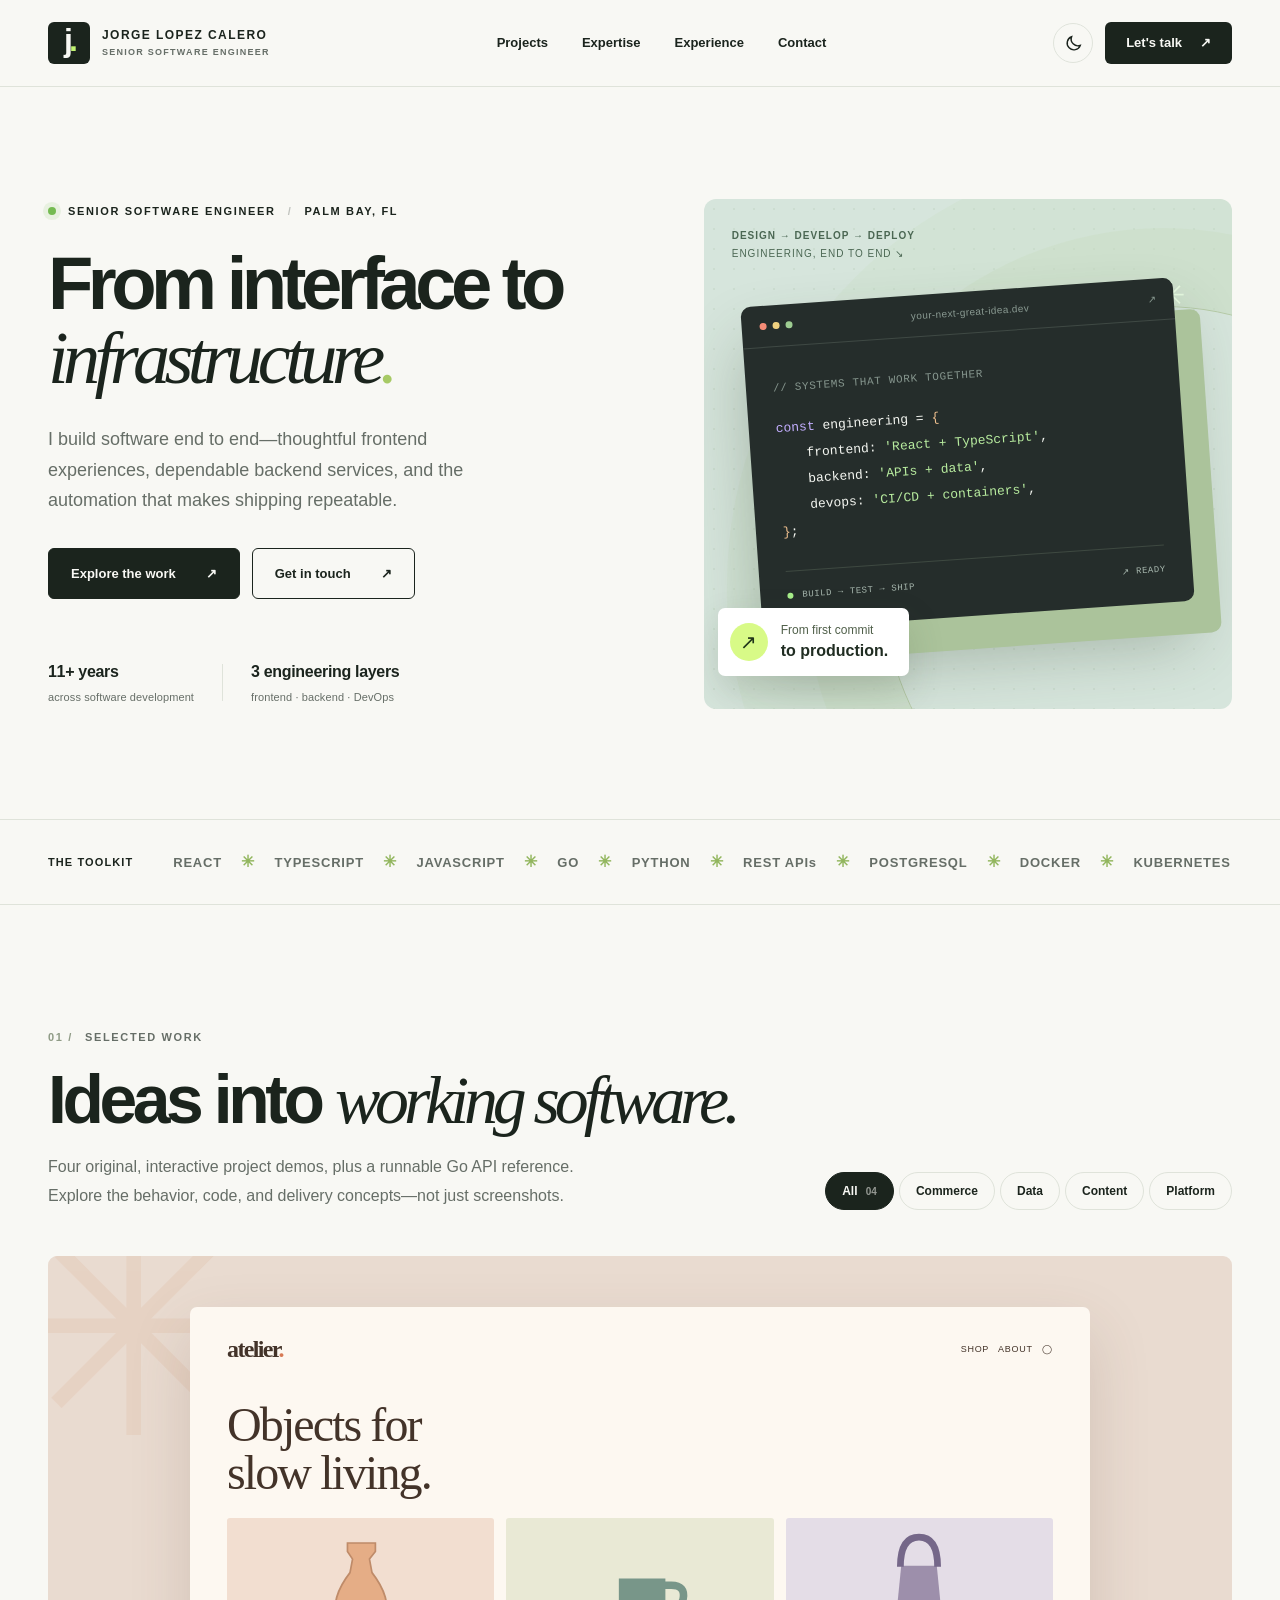
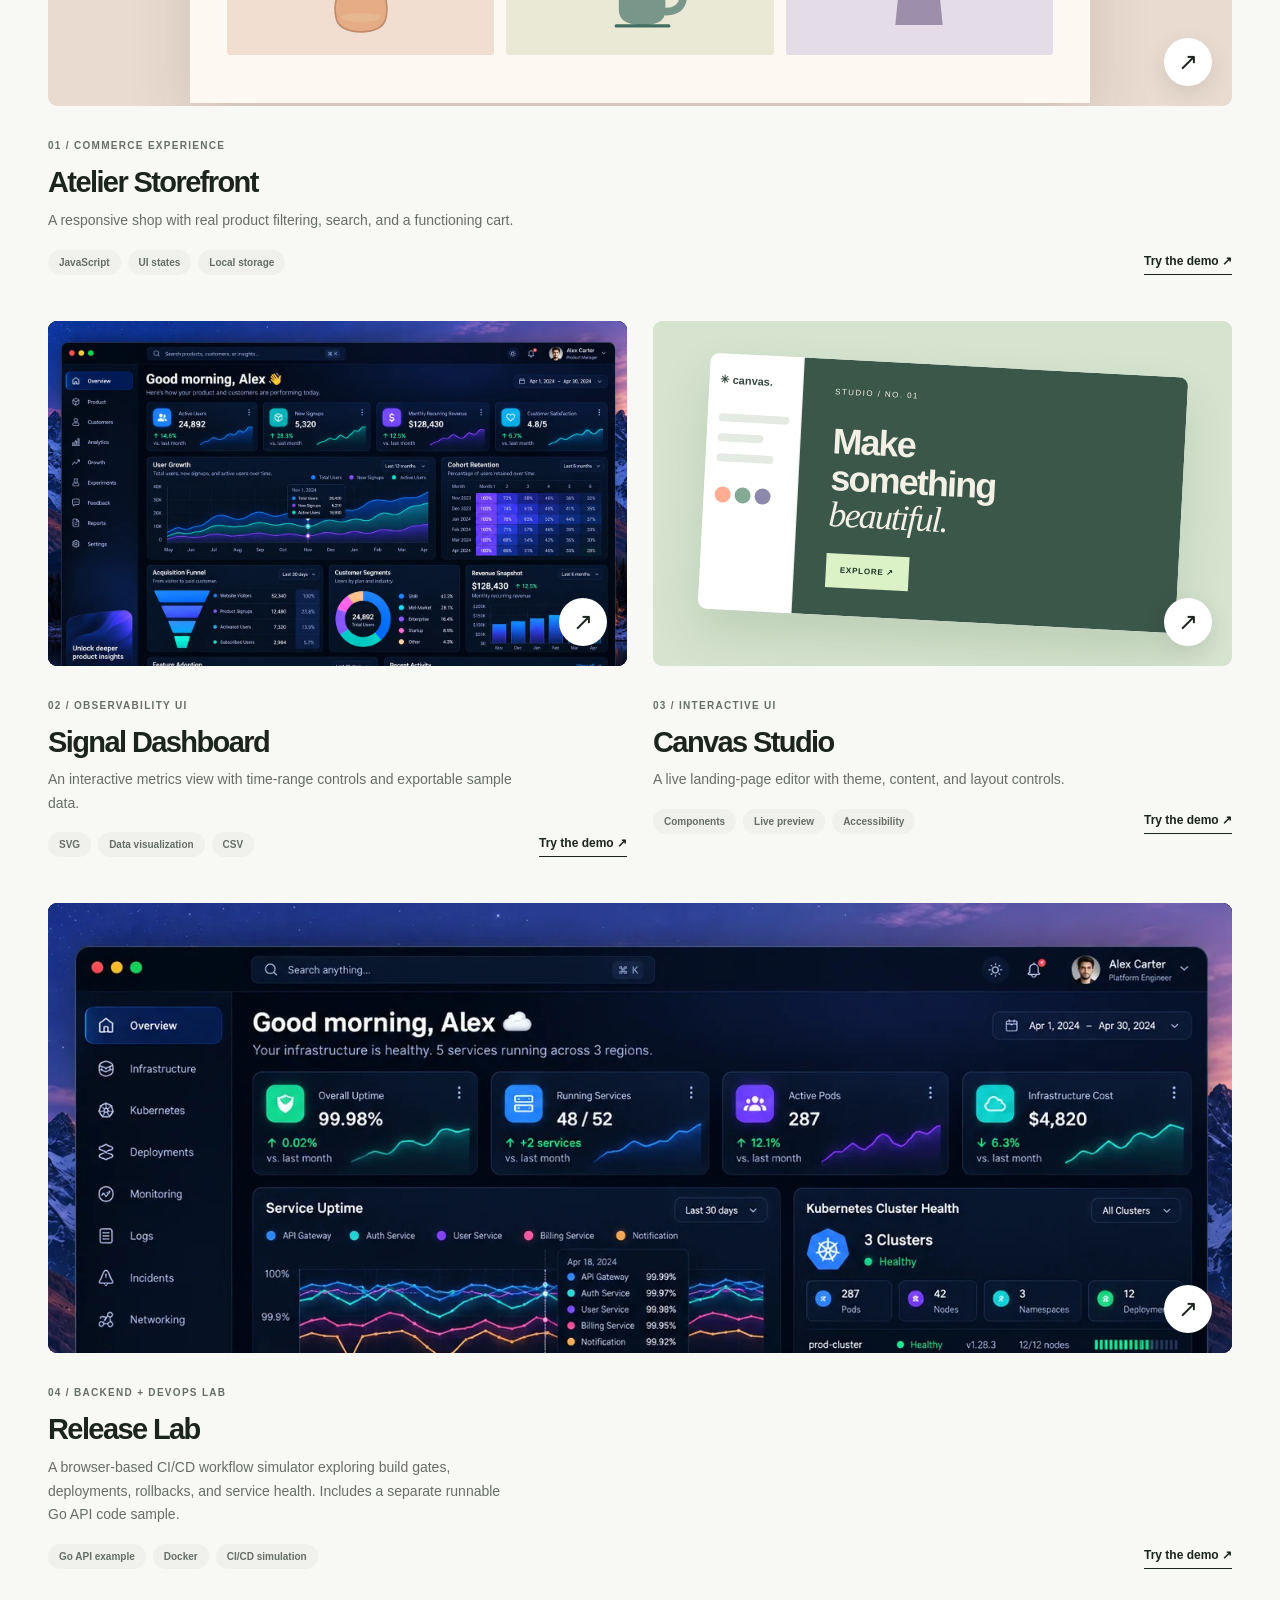
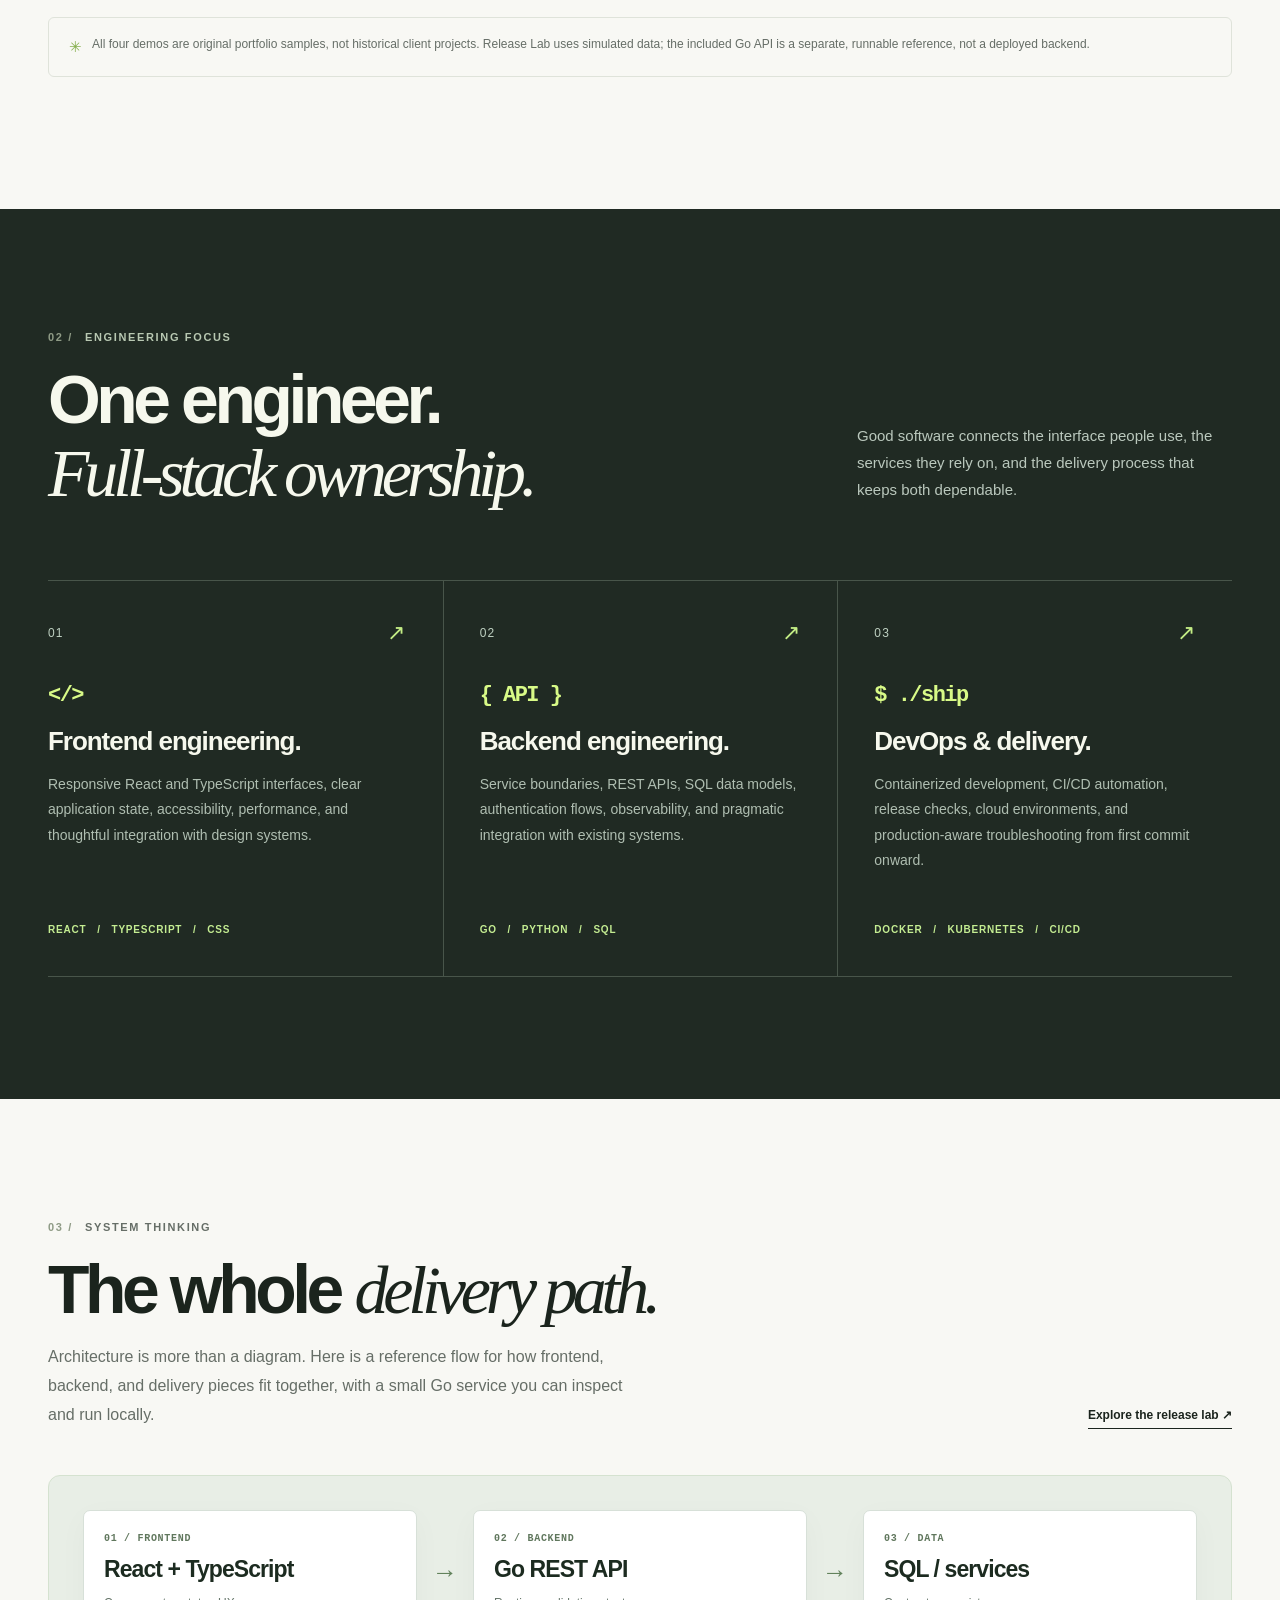
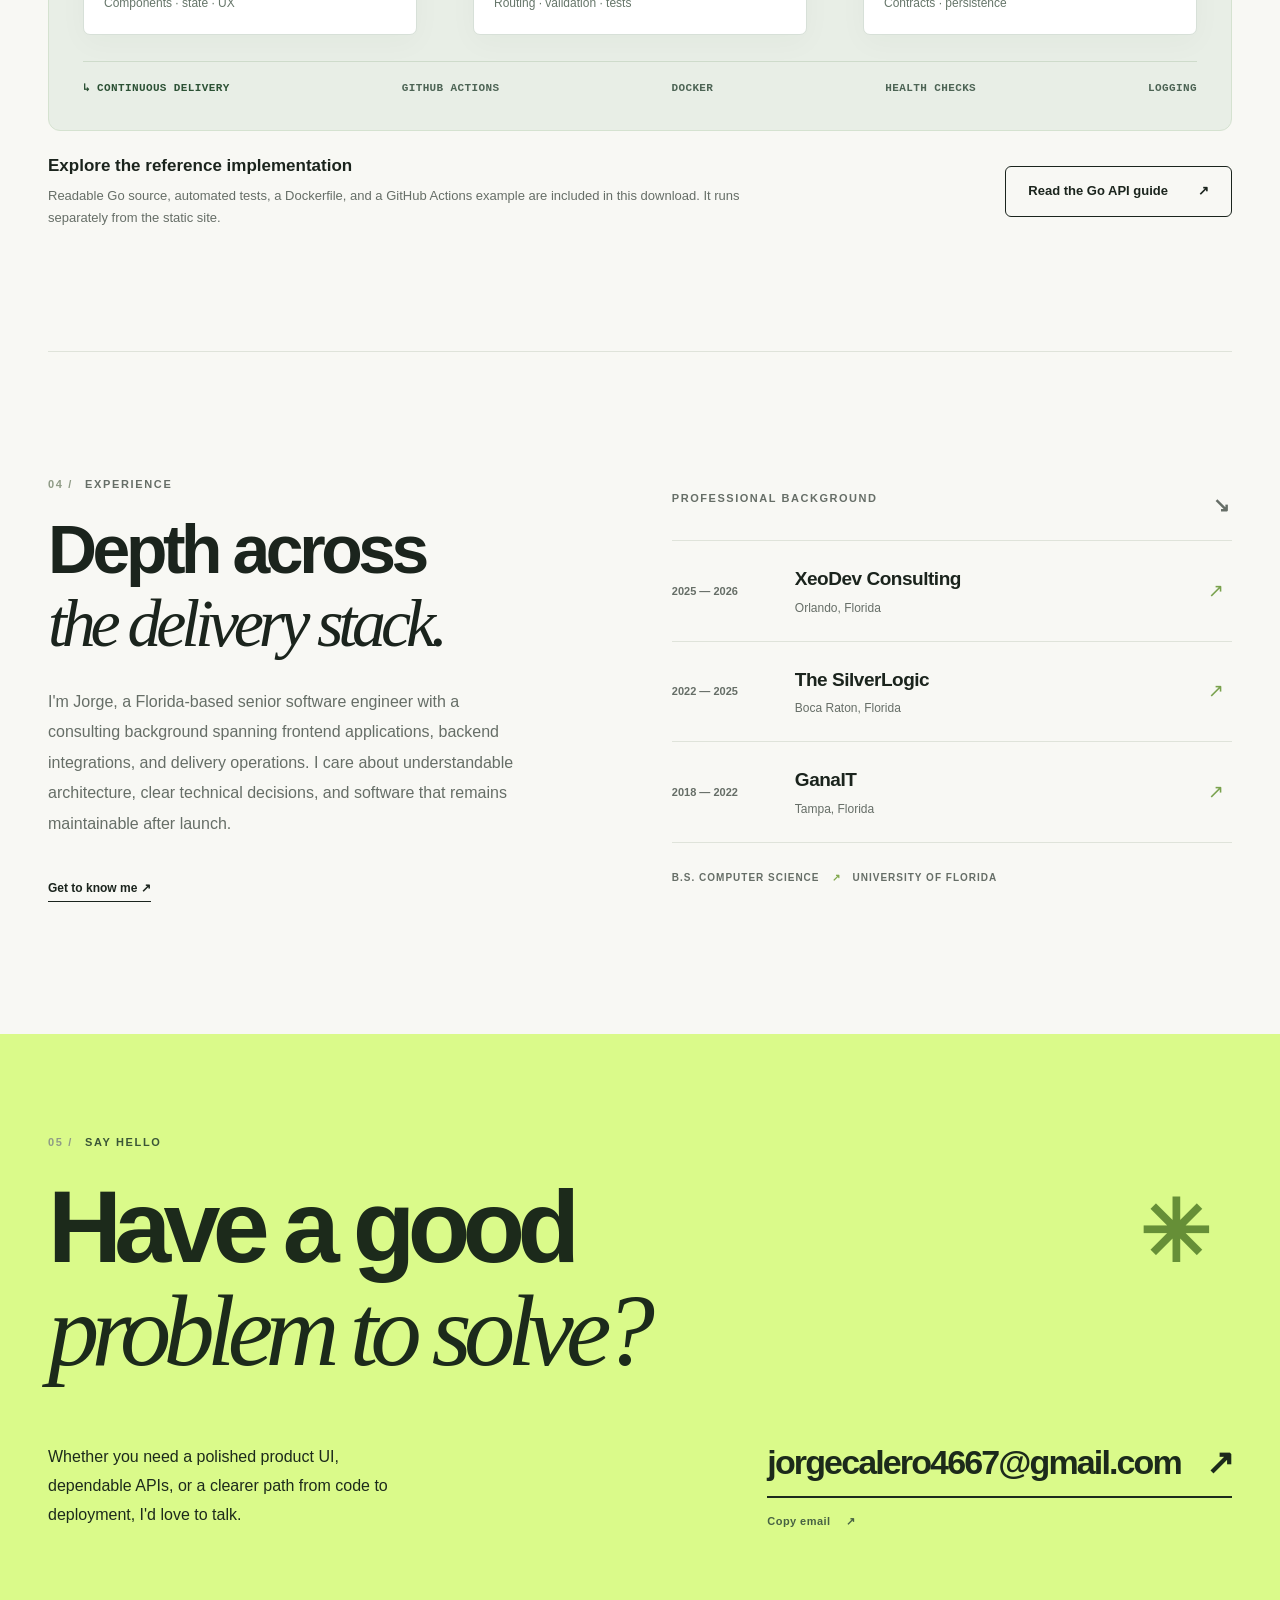
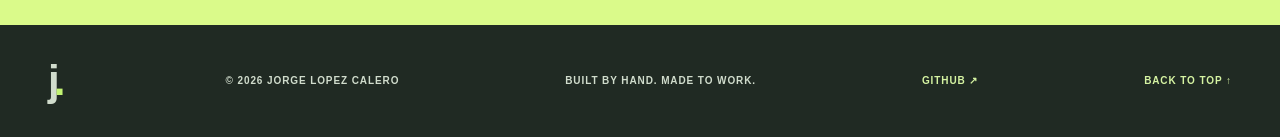
==== commit 18081127: "Update index.html" ====
--- a/index.html
+++ b/index.html
@@ -66,7 +66,7 @@
       </div>
       <div class="system-actions"><div><strong>Explore the reference implementation</strong><p>Readable Go source, automated tests, a Dockerfile, and a GitHub Actions example are included in this download. It runs separately from the static site.</p></div><a class="button button-outline" href="examples/go-api/index.html">Read the Go API guide <span aria-hidden="true">↗</span></a></div>
     </section>
-    <section class="section wrap about-section" id="about" aria-labelledby="about-title"><div class="about-intro"><div class="eyebrow muted"><span class="number">04 /</span> EXPERIENCE</div><h2 id="about-title">Depth across<br><em>the delivery stack.</em></h2><p>I'm Jorge, a Florida-based senior software engineer with a consulting background spanning frontend applications, backend integrations, and delivery operations. I care about understandable architecture, clear technical decisions, and software that remains maintainable after launch.</p><a href="mailto:jorgecalero4667@gmail.com?subject=Hello%20Jorge" class="text-link about-link">Get to know me ↗</a></div><div class="experience"><div class="experience-label">PROFESSIONAL BACKGROUND <span>↘</span></div><div class="experience-row"><span class="experience-date">Apr 2024 — Sep 2026</span><div><strong>XeoDev Consulting</strong><small>Orlando, Florida</small></div><span class="experience-plus">↗</span></div><div class="experience-row"><span class="experience-date">Jul 2020 — Mar 2024</span><div><strong>The SilverLogic</strong><small>Boca Raton, Florida</small></div><span class="experience-plus">↗</span></div><div class="experience-row"><span class="experience-date">Nov 2017 — Jun 2020</span><div><strong>GanaIT</strong><small>Tampa, Florida</small></div><span class="experience-plus">↗</span></div><div class="experience-row"><span class="experience-date">Jan 2015 — Oct 2017</span><div><strong>Savage Consulting, Inc</strong><small>Brandon, Florida</small></div><span class="experience-plus">↗</span></div><div class="education-tag">B.S. COMPUTER SCIENCE <span>↗</span> UNIVERSITY OF FLORIDA</div></div></section>
+    <section class="section wrap about-section" id="about" aria-labelledby="about-title"><div class="about-intro"><div class="eyebrow muted"><span class="number">04 /</span> EXPERIENCE</div><h2 id="about-title">Depth across<br><em>the delivery stack.</em></h2><p>I'm Jorge, a Florida-based senior software engineer with a consulting background spanning frontend applications, backend integrations, and delivery operations. I care about understandable architecture, clear technical decisions, and software that remains maintainable after launch.</p><a href="mailto:jorgecalero4667@gmail.com?subject=Hello%20Jorge" class="text-link about-link">Get to know me ↗</a></div><div class="experience"><div class="experience-label">PROFESSIONAL BACKGROUND <span>↘</span></div><div class="experience-row"><span class="experience-date">2025 — 2026</span><div><strong>XeoDev Consulting</strong><small>Orlando, Florida</small></div><span class="experience-plus">↗</span></div><div class="experience-row"><span class="experience-date">2022 — 2025</span><div><strong>The SilverLogic</strong><small>Boca Raton, Florida</small></div><span class="experience-plus">↗</span></div><div class="experience-row"><span class="experience-date">2018 — 2022</span><div><strong>GanaIT</strong><small>Tampa, Florida</small></div><span class="experience-plus">↗</span></div><div class="education-tag">B.S. COMPUTER SCIENCE <span>↗</span> UNIVERSITY OF FLORIDA</div></div></section>
     <section class="contact-section" id="contact" aria-labelledby="contact-title"><div class="wrap contact-wrap"><div class="eyebrow contact-eyebrow"><span class="number">05 /</span> SAY HELLO <span class="contact-star">✳</span></div><h2 id="contact-title">Have a good<br><em>problem to solve?</em></h2><div class="contact-bottom"><p>Whether you need a polished product UI, dependable APIs, or a clearer path from code to deployment, I'd love to talk.</p><div class="contact-cta"><a href="mailto:jorgecalero4667@gmail.com?subject=Project%20inquiry" class="email-link">jorgecalero4667@gmail.com <span aria-hidden="true">↗</span></a><button type="button" id="copy-email" class="copy-email">Copy email <span aria-hidden="true">↗</span></button></div></div></div></section>
   </main>
   <footer class="footer"><div class="wrap footer-inner"><a href="#home" class="footer-brand">j<span>.</span></a><div>© <span id="year">2026</span> JORGE LOPEZ CALERO</div><div>BUILT BY HAND. MADE TO WORK.</div><a href="https://github.com/great0715" target="_blank" rel="noopener noreferrer" class="back-top" aria-label="Jorge on GitHub">GITHUB ↗</a><a href="#home" class="back-top">BACK TO TOP ↑</a></div></footer>
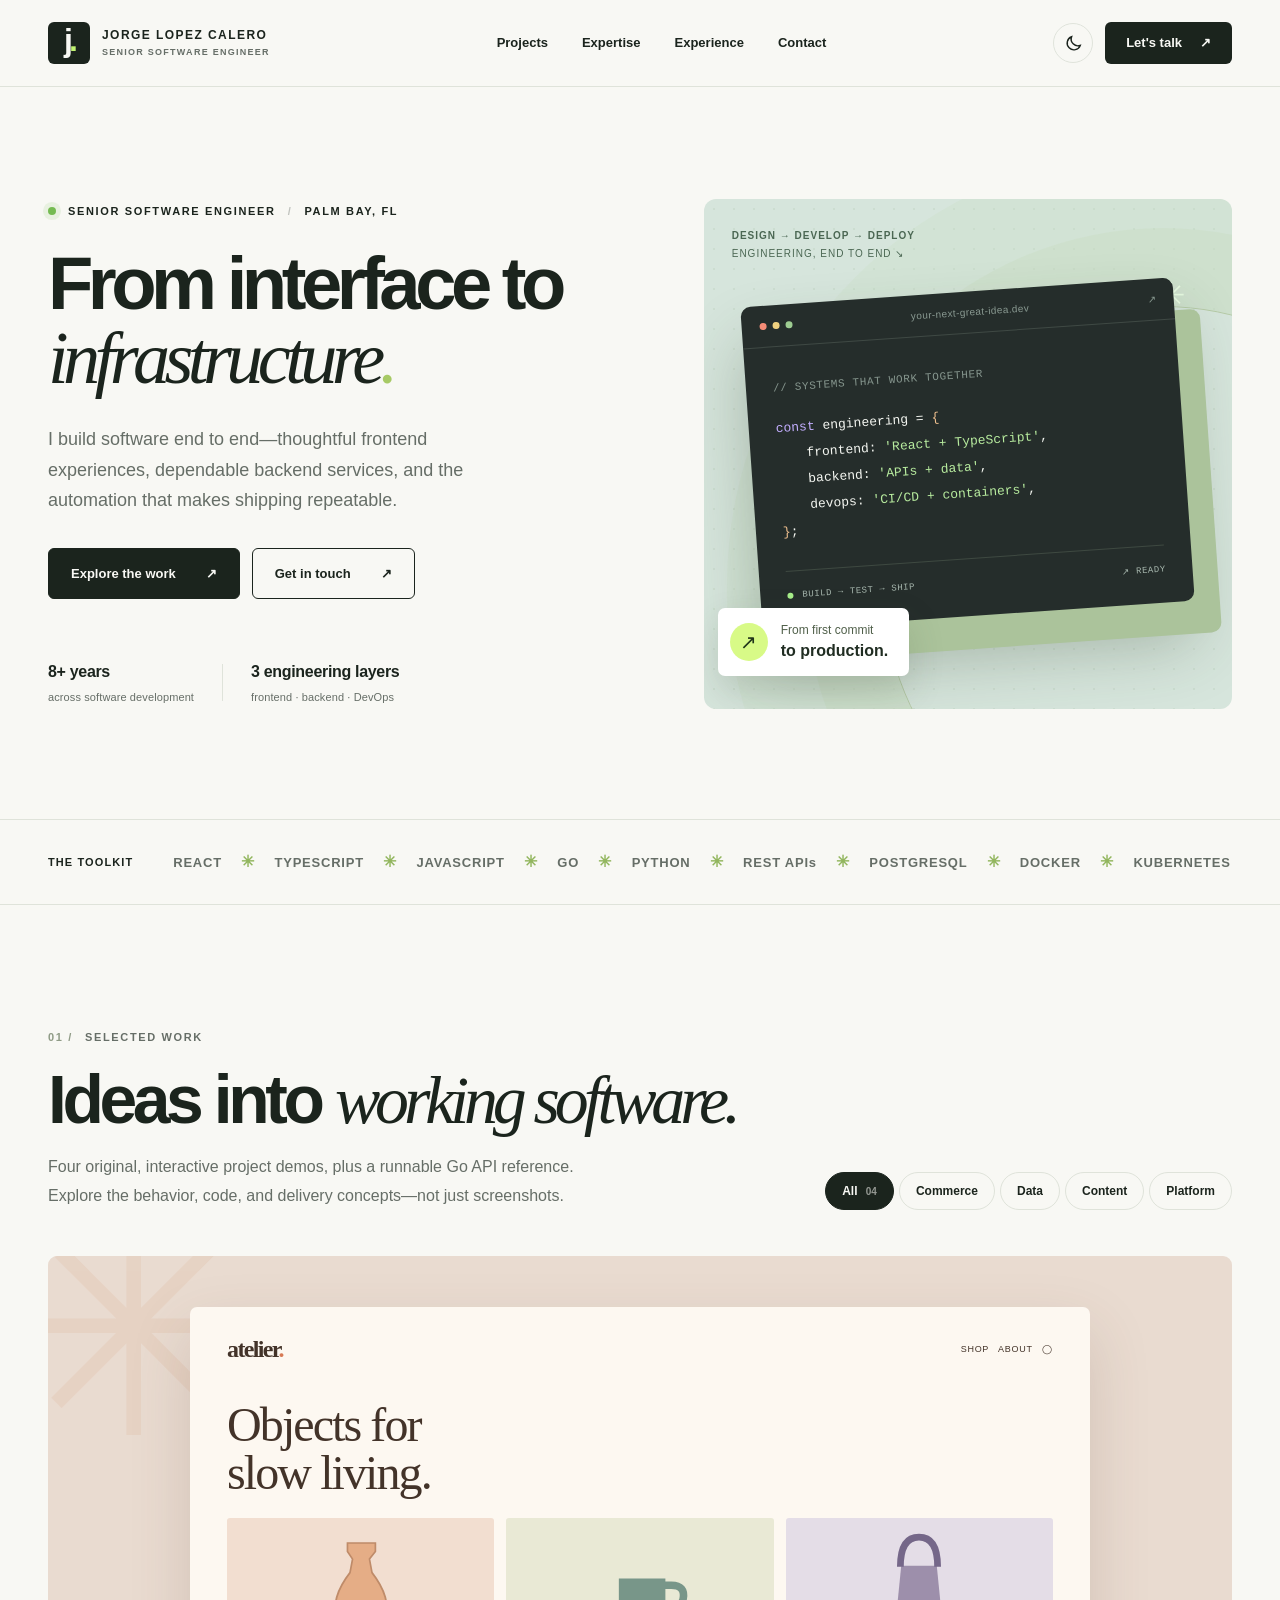
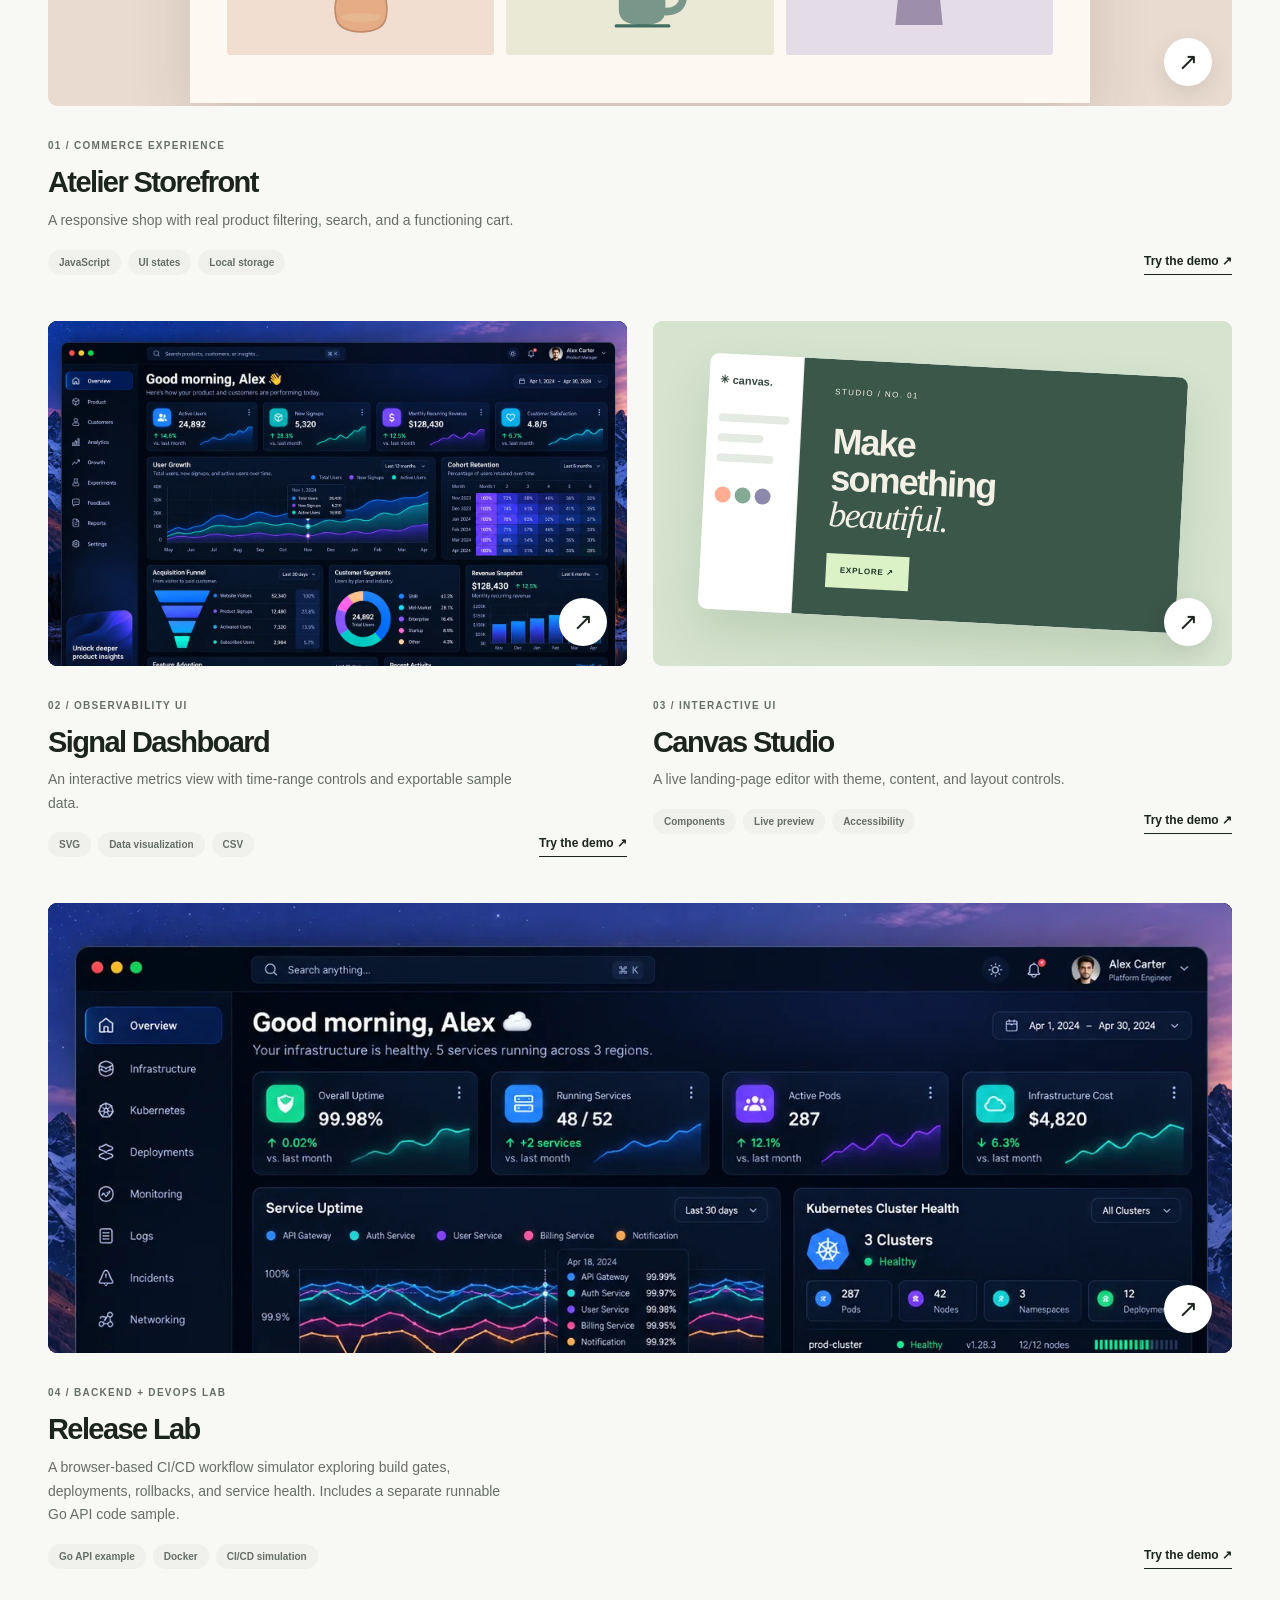
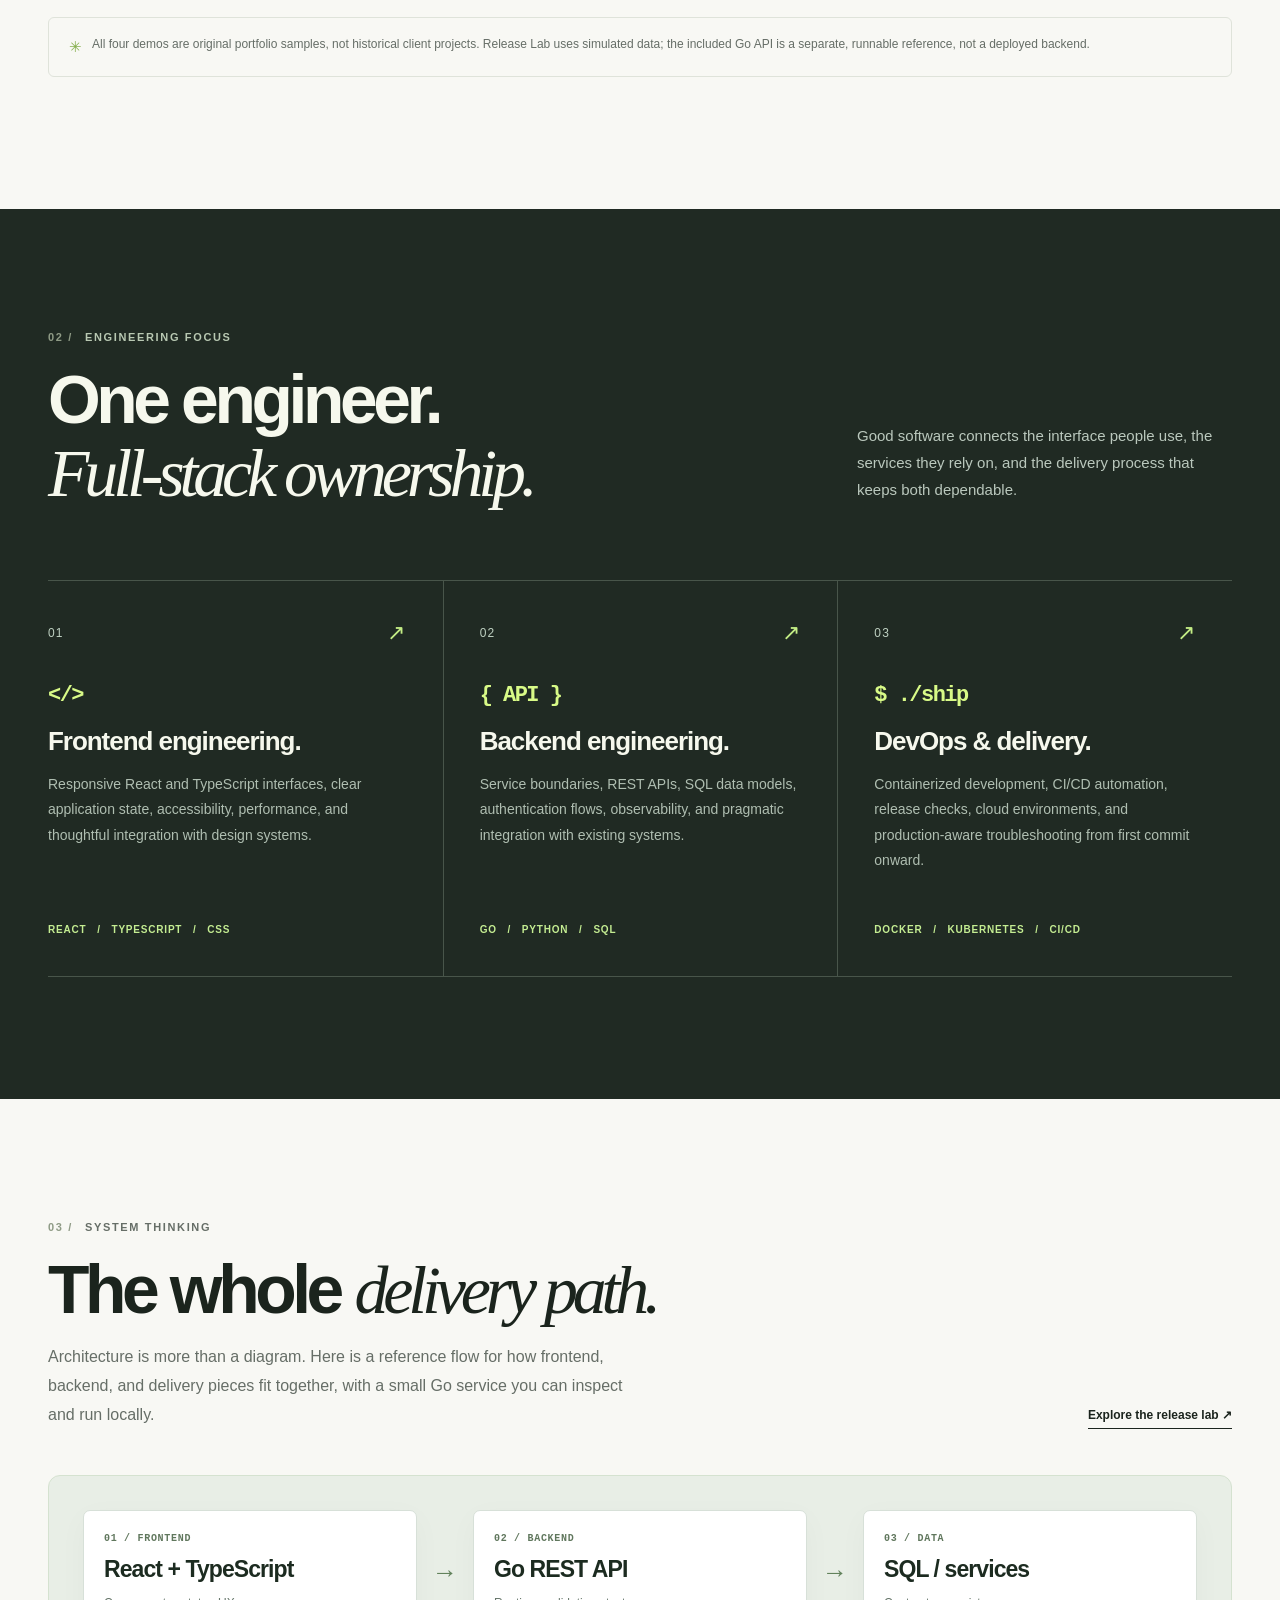
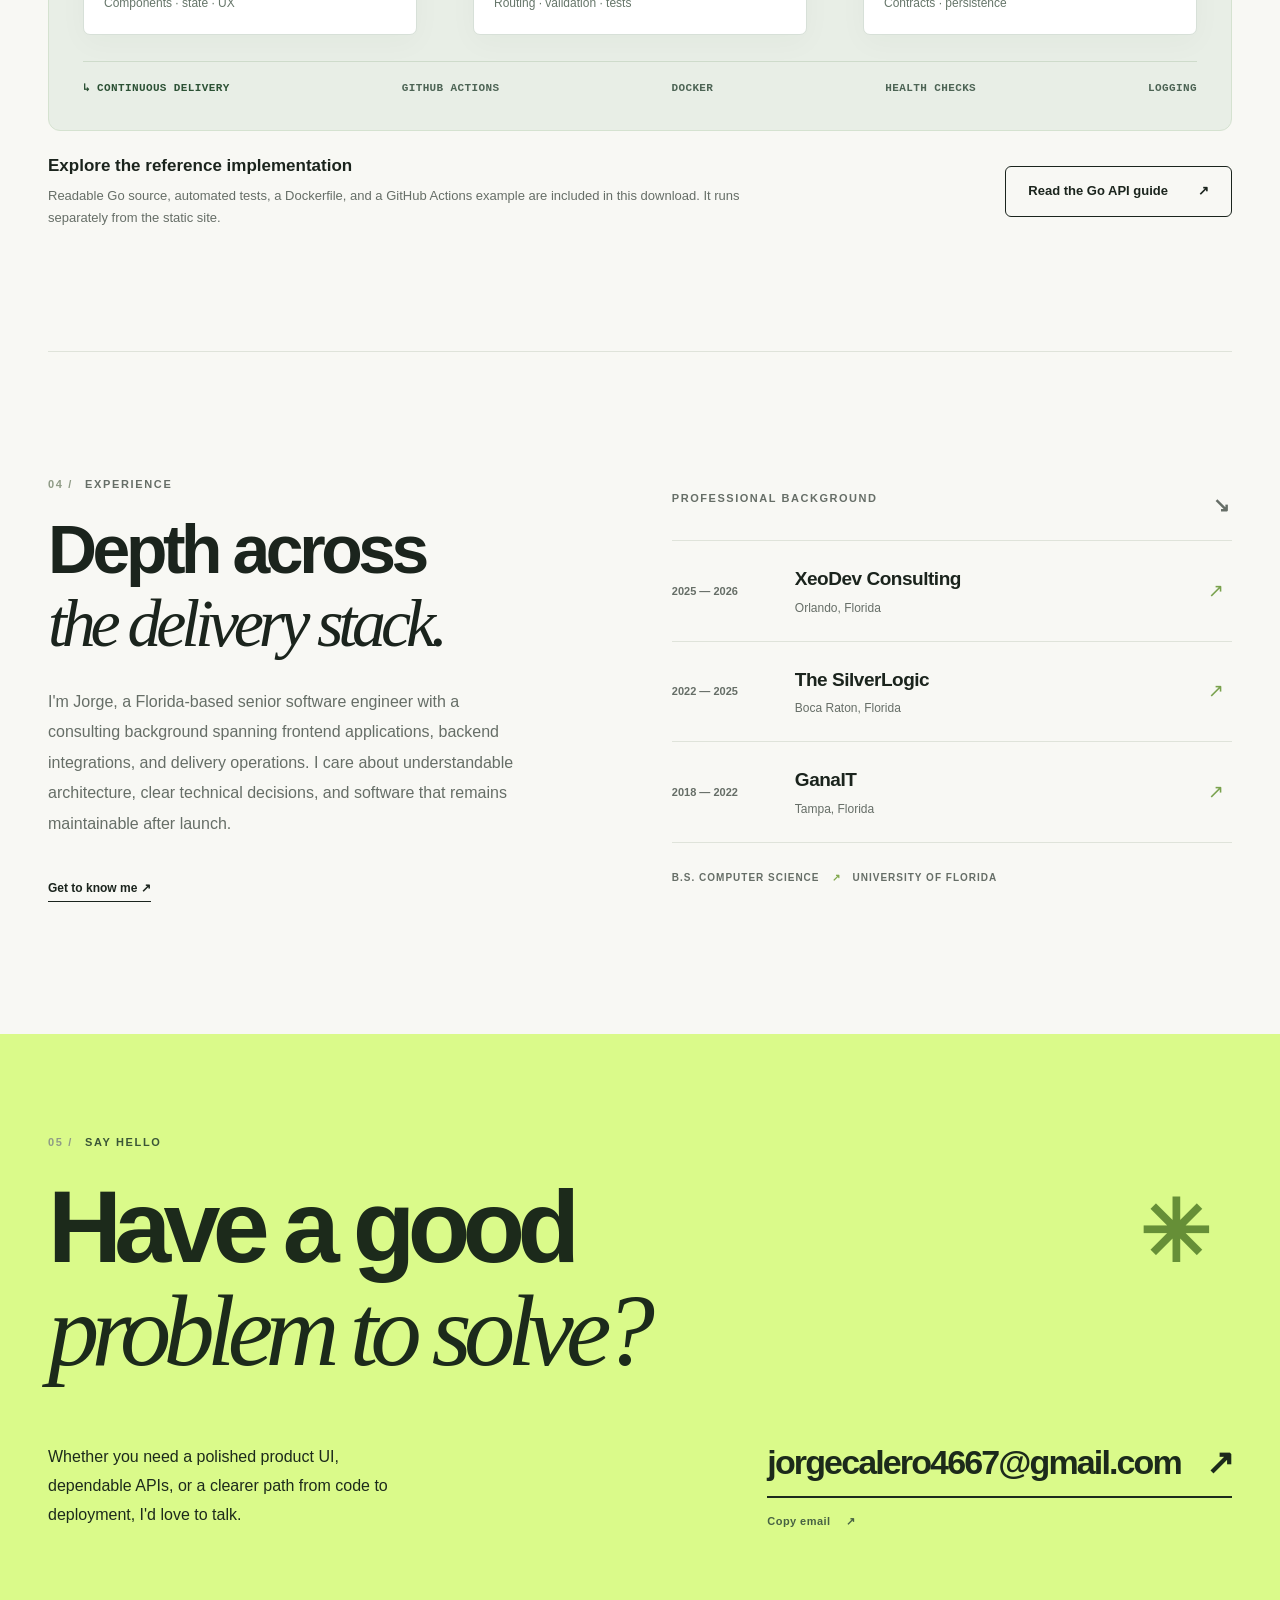
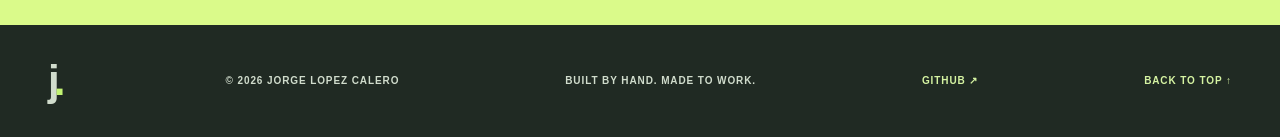
==== commit cb196ba0: "Update index.html" ====
--- a/index.html
+++ b/index.html
@@ -27,7 +27,7 @@
         <h1 id="hero-title">From interface to <em>infrastructure<span class="dot">.</span></em></h1>
         <p class="hero-desc">I build software end to end—thoughtful frontend experiences, dependable backend services, and the automation that makes shipping repeatable.</p>
         <div class="hero-buttons"><a class="button button-dark" href="#work">Explore the work <span aria-hidden="true">↗</span></a><a class="button button-outline" href="#contact">Get in touch <span aria-hidden="true">↗</span></a></div>
-        <div class="hero-foot"><span><strong>11+ years</strong><small>across software development</small></span><span class="foot-rule"></span><span><strong>3 engineering layers</strong><small>frontend · backend · DevOps</small></span></div>
+        <div class="hero-foot"><span><strong>8+ years</strong><small>across software development</small></span><span class="foot-rule"></span><span><strong>3 engineering layers</strong><small>frontend · backend · DevOps</small></span></div>
       </div>
       <div class="hero-stage" aria-label="Illustration of a web development workspace">
         <div class="stage-stamp">DESIGN → DEVELOP → DEPLOY<br><span>ENGINEERING, END TO END ↘</span></div>
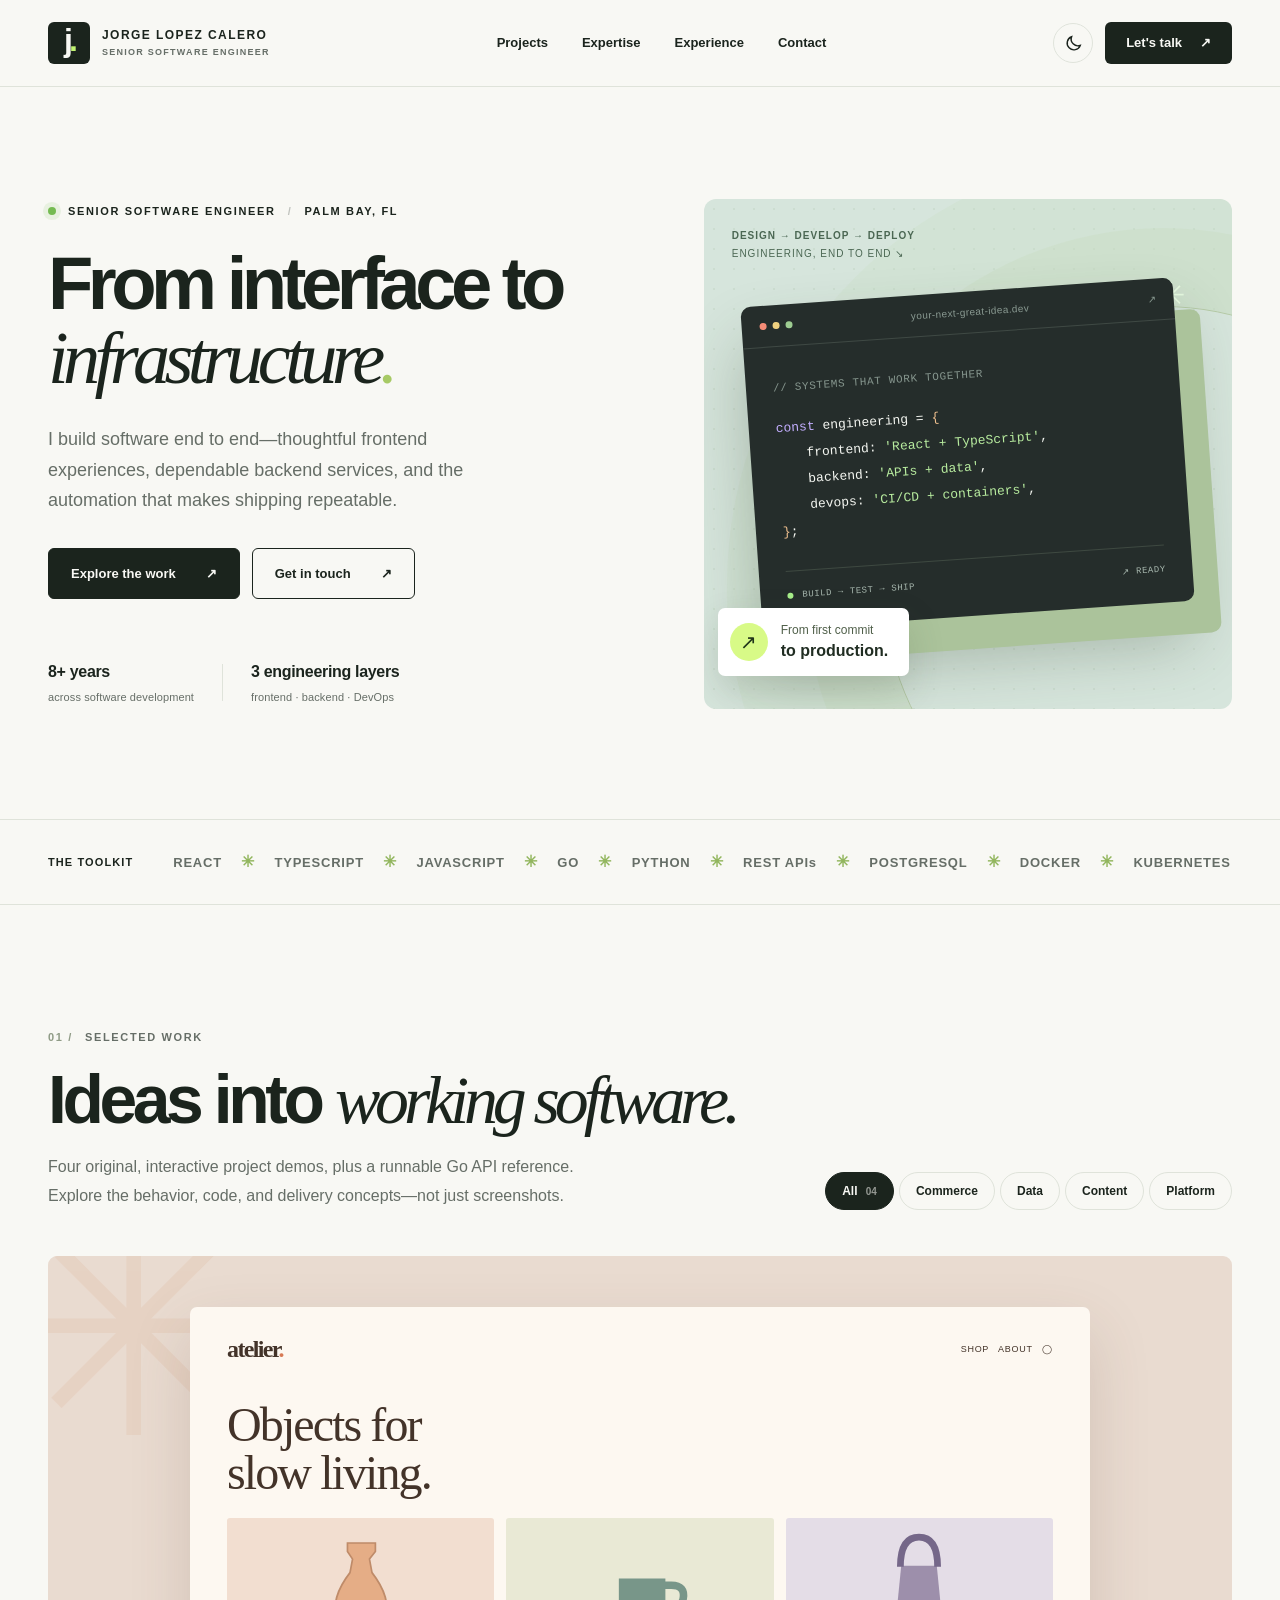
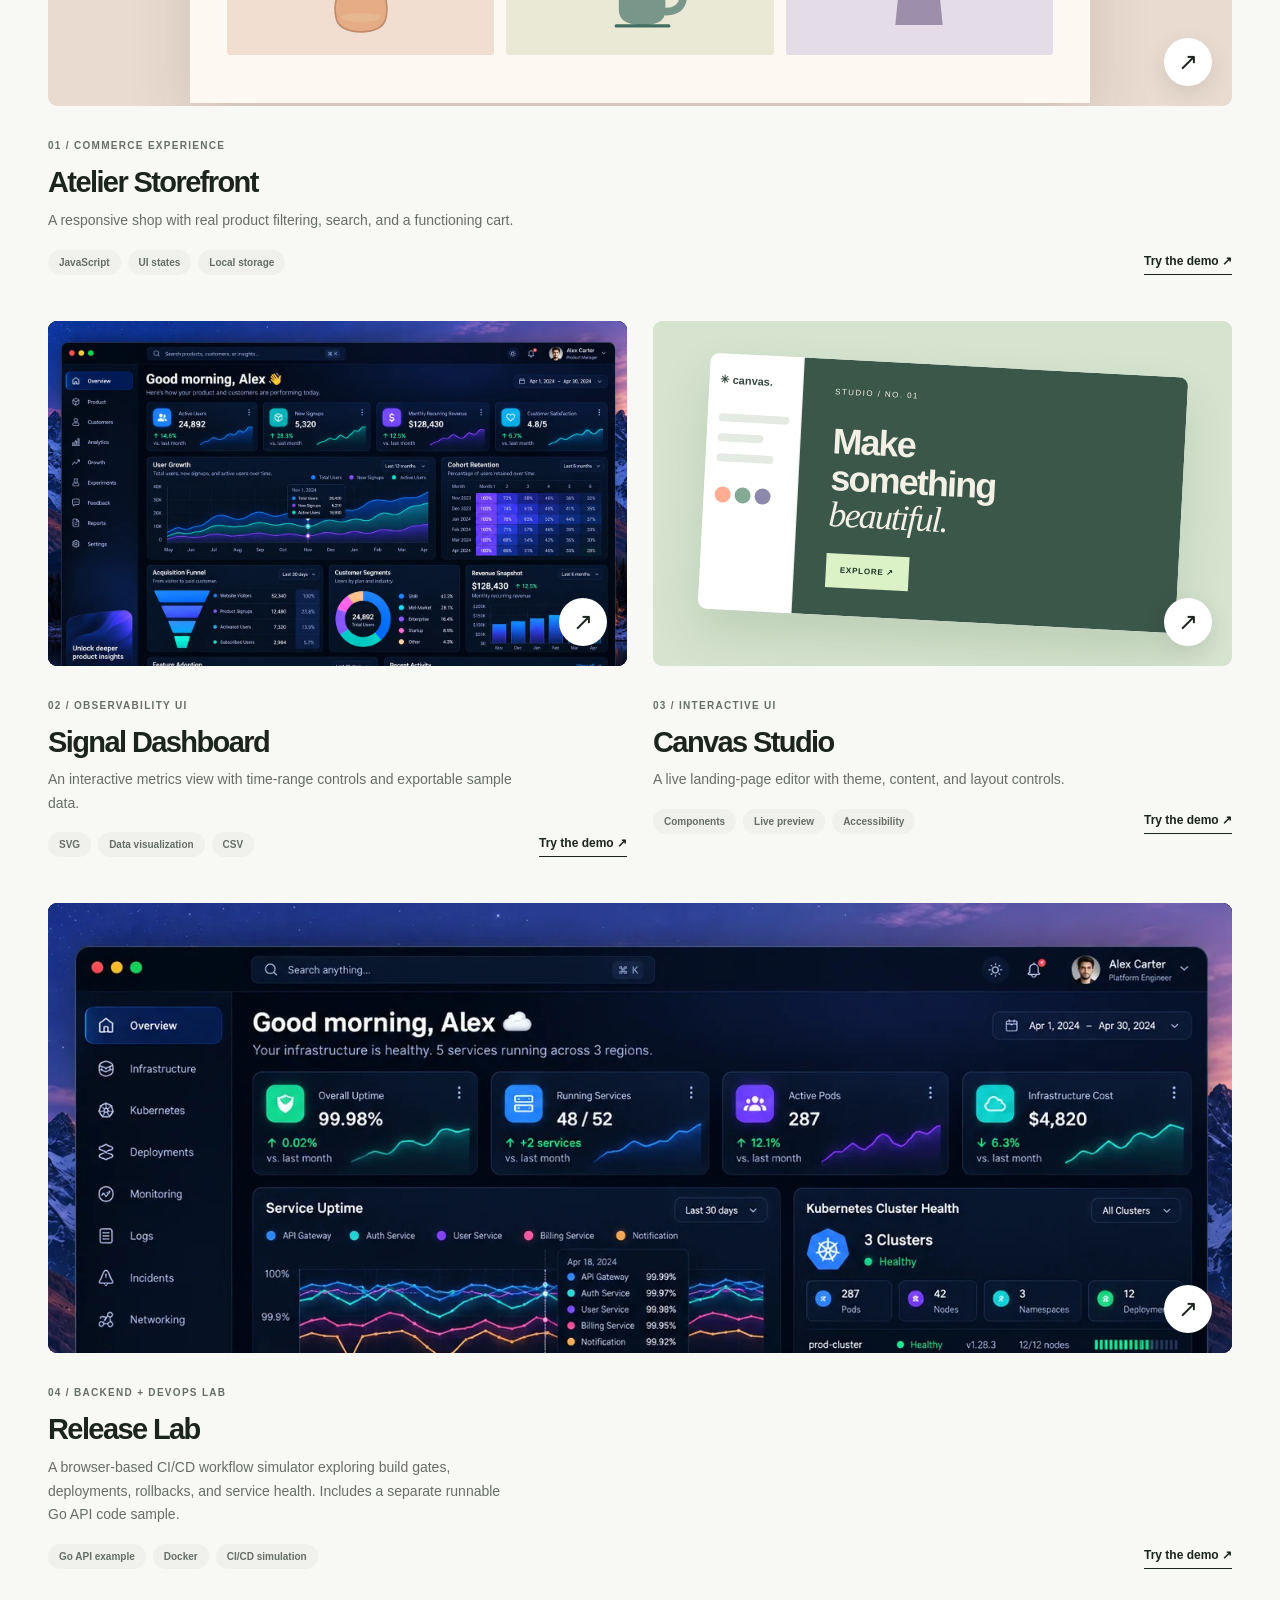
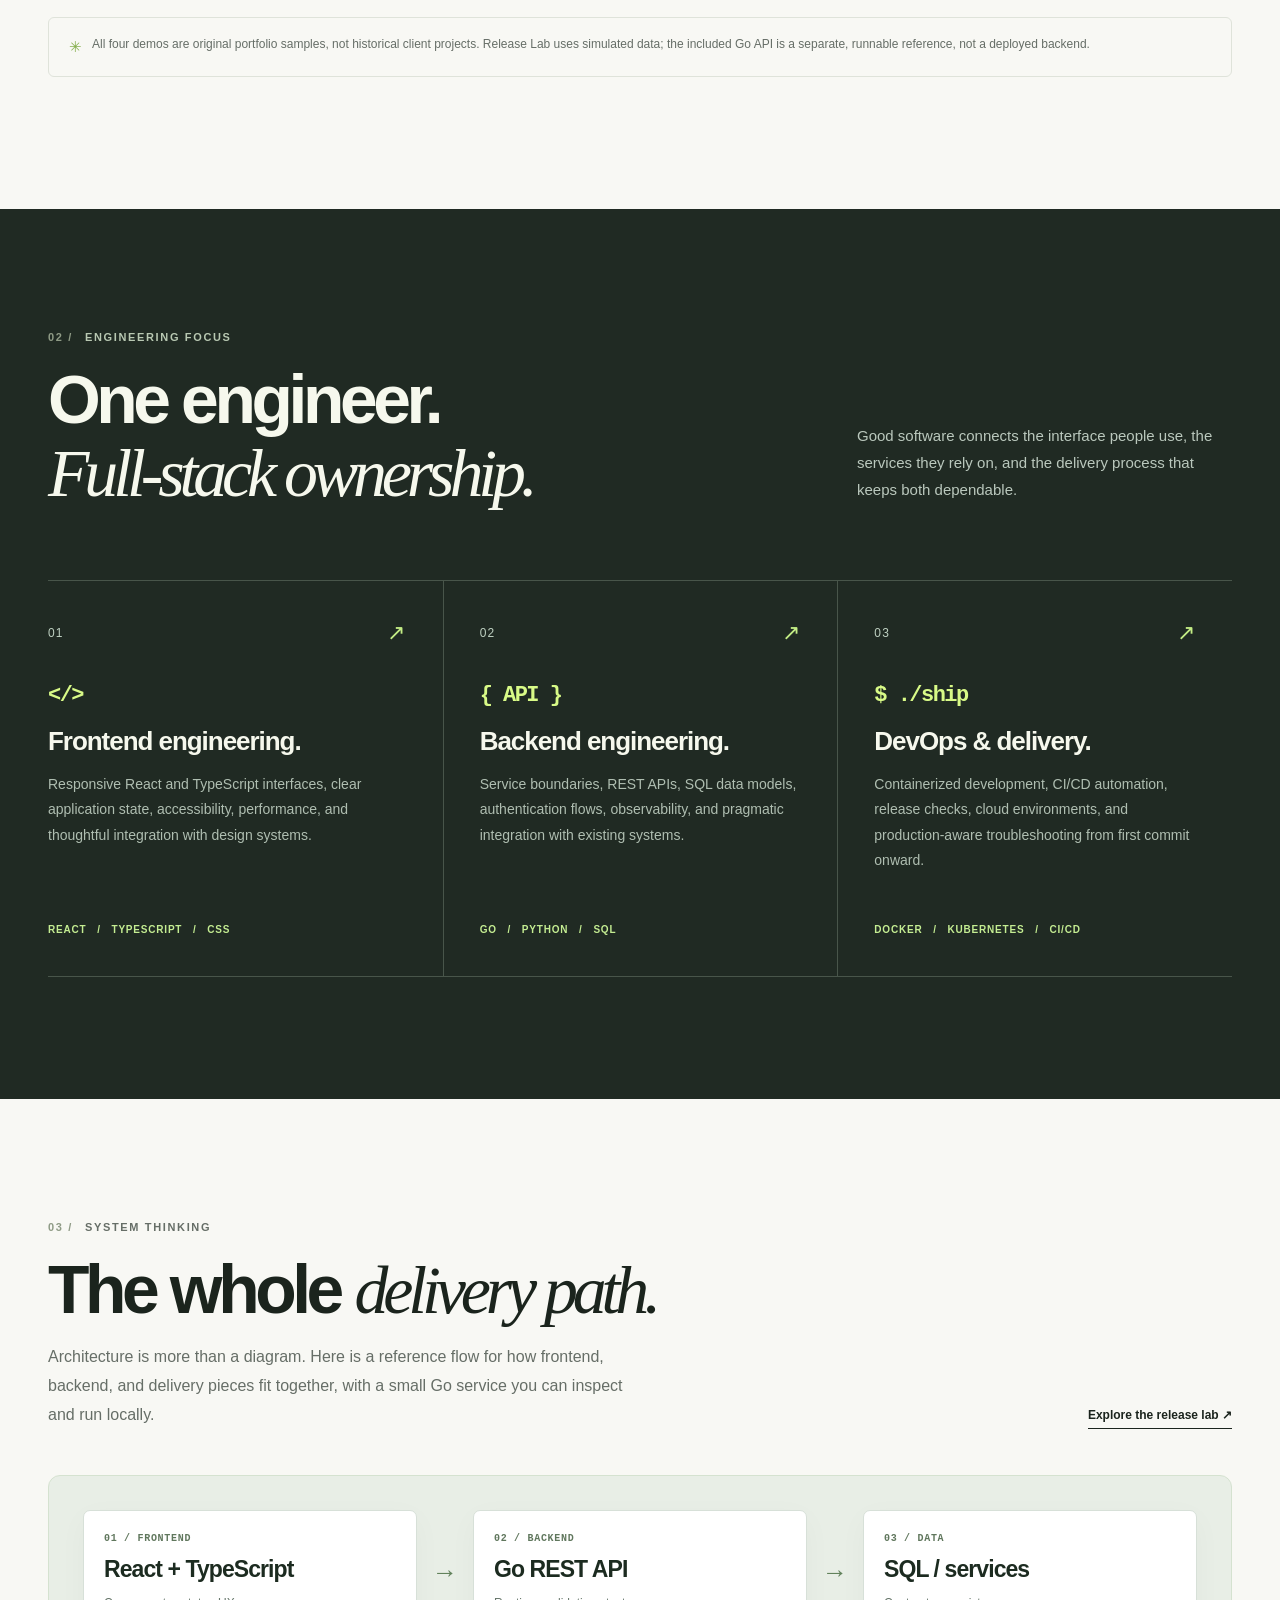
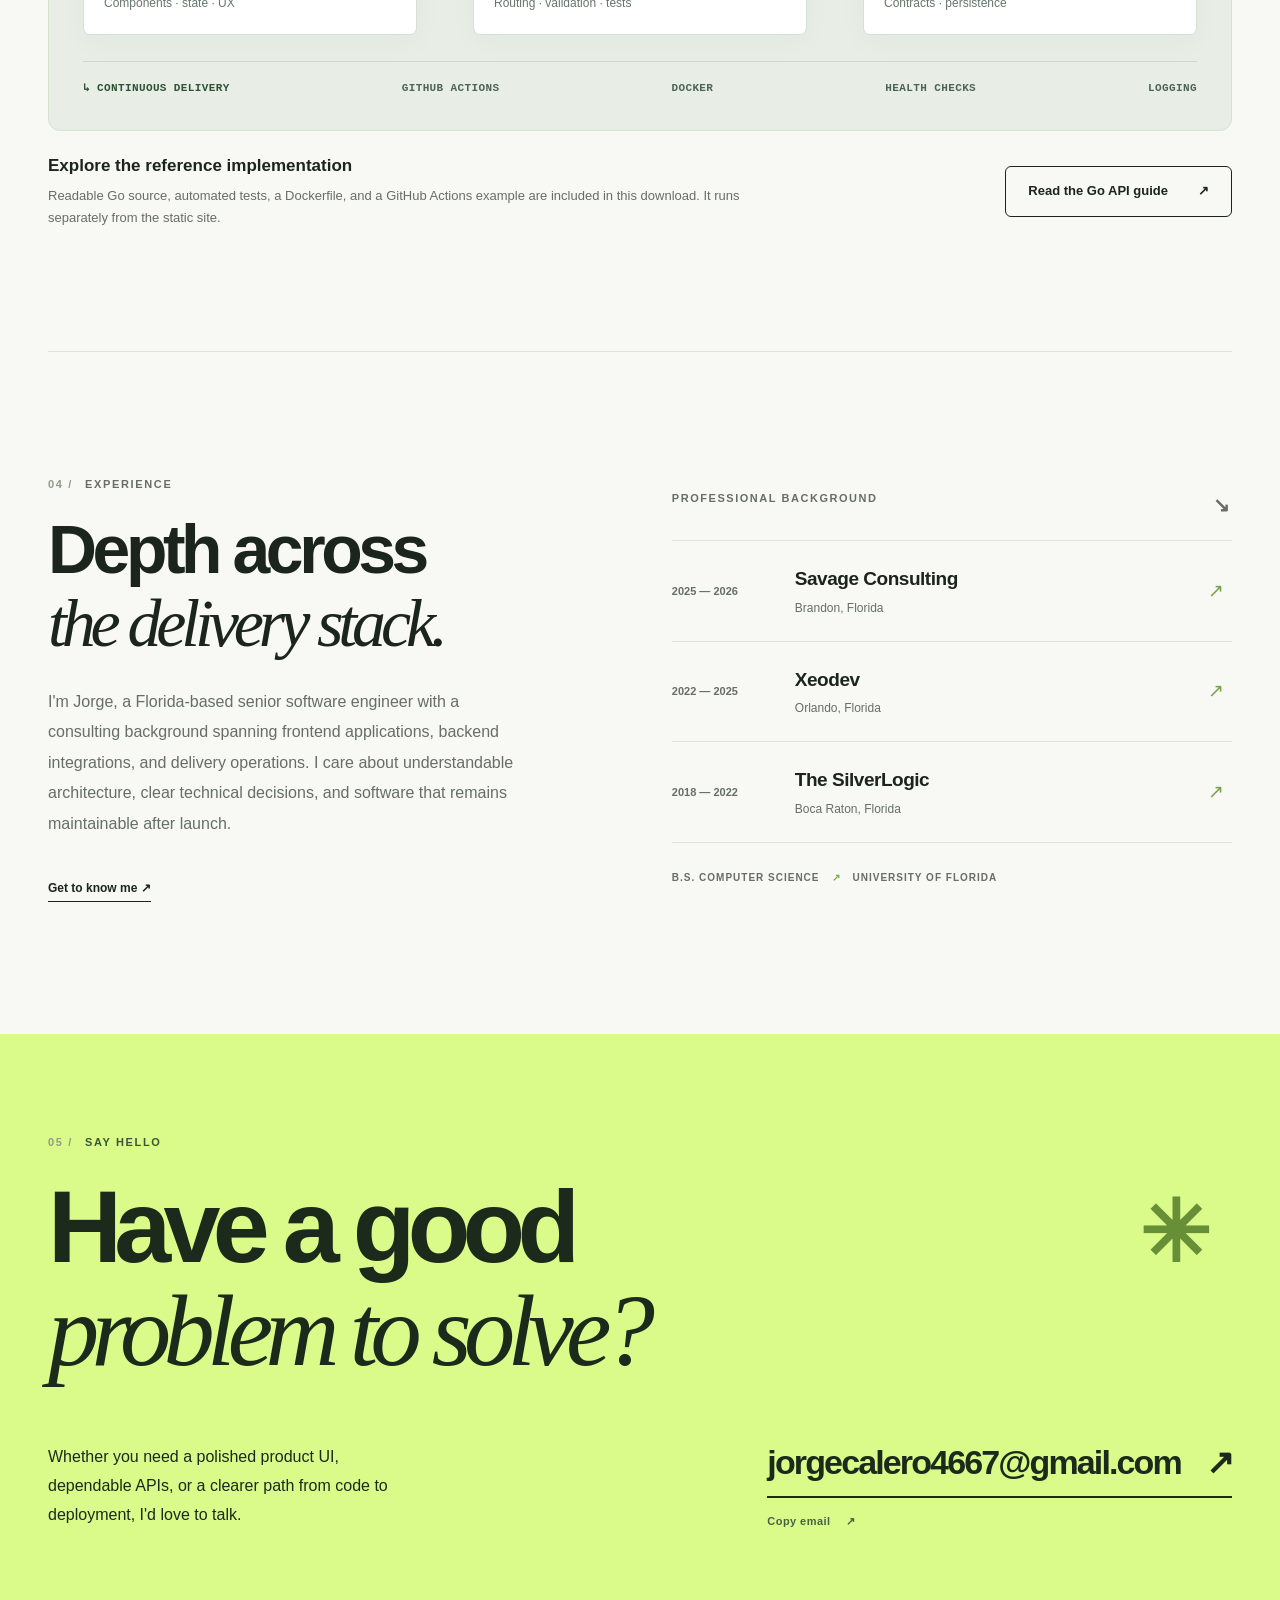
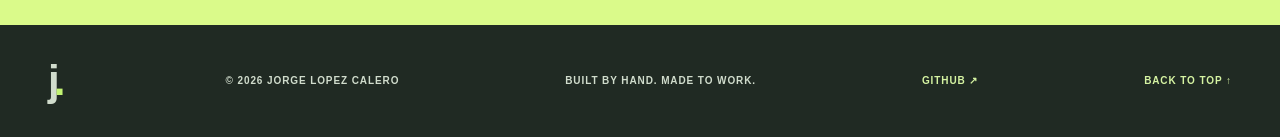
==== commit df9fd02a: "Update index.html" ====
--- a/index.html
+++ b/index.html
@@ -66,7 +66,7 @@
       </div>
       <div class="system-actions"><div><strong>Explore the reference implementation</strong><p>Readable Go source, automated tests, a Dockerfile, and a GitHub Actions example are included in this download. It runs separately from the static site.</p></div><a class="button button-outline" href="examples/go-api/index.html">Read the Go API guide <span aria-hidden="true">↗</span></a></div>
     </section>
-    <section class="section wrap about-section" id="about" aria-labelledby="about-title"><div class="about-intro"><div class="eyebrow muted"><span class="number">04 /</span> EXPERIENCE</div><h2 id="about-title">Depth across<br><em>the delivery stack.</em></h2><p>I'm Jorge, a Florida-based senior software engineer with a consulting background spanning frontend applications, backend integrations, and delivery operations. I care about understandable architecture, clear technical decisions, and software that remains maintainable after launch.</p><a href="mailto:jorgecalero4667@gmail.com?subject=Hello%20Jorge" class="text-link about-link">Get to know me ↗</a></div><div class="experience"><div class="experience-label">PROFESSIONAL BACKGROUND <span>↘</span></div><div class="experience-row"><span class="experience-date">2025 — 2026</span><div><strong>XeoDev Consulting</strong><small>Orlando, Florida</small></div><span class="experience-plus">↗</span></div><div class="experience-row"><span class="experience-date">2022 — 2025</span><div><strong>The SilverLogic</strong><small>Boca Raton, Florida</small></div><span class="experience-plus">↗</span></div><div class="experience-row"><span class="experience-date">2018 — 2022</span><div><strong>GanaIT</strong><small>Tampa, Florida</small></div><span class="experience-plus">↗</span></div><div class="education-tag">B.S. COMPUTER SCIENCE <span>↗</span> UNIVERSITY OF FLORIDA</div></div></section>
+    <section class="section wrap about-section" id="about" aria-labelledby="about-title"><div class="about-intro"><div class="eyebrow muted"><span class="number">04 /</span> EXPERIENCE</div><h2 id="about-title">Depth across<br><em>the delivery stack.</em></h2><p>I'm Jorge, a Florida-based senior software engineer with a consulting background spanning frontend applications, backend integrations, and delivery operations. I care about understandable architecture, clear technical decisions, and software that remains maintainable after launch.</p><a href="mailto:jorgecalero4667@gmail.com?subject=Hello%20Jorge" class="text-link about-link">Get to know me ↗</a></div><div class="experience"><div class="experience-label">PROFESSIONAL BACKGROUND <span>↘</span></div><div class="experience-row"><span class="experience-date">2025 — 2026</span><div><strong>Savage Consulting</strong><small>Brandon, Florida</small></div><span class="experience-plus">↗</span></div><div class="experience-row"><span class="experience-date">2022 — 2025</span><div><strong>Xeodev</strong><small>Orlando, Florida</small></div><span class="experience-plus">↗</span></div><div class="experience-row"><span class="experience-date">2018 — 2022</span><div><strong>The SilverLogic</strong><small>Boca Raton, Florida</small></div><span class="experience-plus">↗</span></div><div class="education-tag">B.S. COMPUTER SCIENCE <span>↗</span> UNIVERSITY OF FLORIDA</div></div></section>
     <section class="contact-section" id="contact" aria-labelledby="contact-title"><div class="wrap contact-wrap"><div class="eyebrow contact-eyebrow"><span class="number">05 /</span> SAY HELLO <span class="contact-star">✳</span></div><h2 id="contact-title">Have a good<br><em>problem to solve?</em></h2><div class="contact-bottom"><p>Whether you need a polished product UI, dependable APIs, or a clearer path from code to deployment, I'd love to talk.</p><div class="contact-cta"><a href="mailto:jorgecalero4667@gmail.com?subject=Project%20inquiry" class="email-link">jorgecalero4667@gmail.com <span aria-hidden="true">↗</span></a><button type="button" id="copy-email" class="copy-email">Copy email <span aria-hidden="true">↗</span></button></div></div></div></section>
   </main>
   <footer class="footer"><div class="wrap footer-inner"><a href="#home" class="footer-brand">j<span>.</span></a><div>© <span id="year">2026</span> JORGE LOPEZ CALERO</div><div>BUILT BY HAND. MADE TO WORK.</div><a href="https://github.com/great0715" target="_blank" rel="noopener noreferrer" class="back-top" aria-label="Jorge on GitHub">GITHUB ↗</a><a href="#home" class="back-top">BACK TO TOP ↑</a></div></footer>
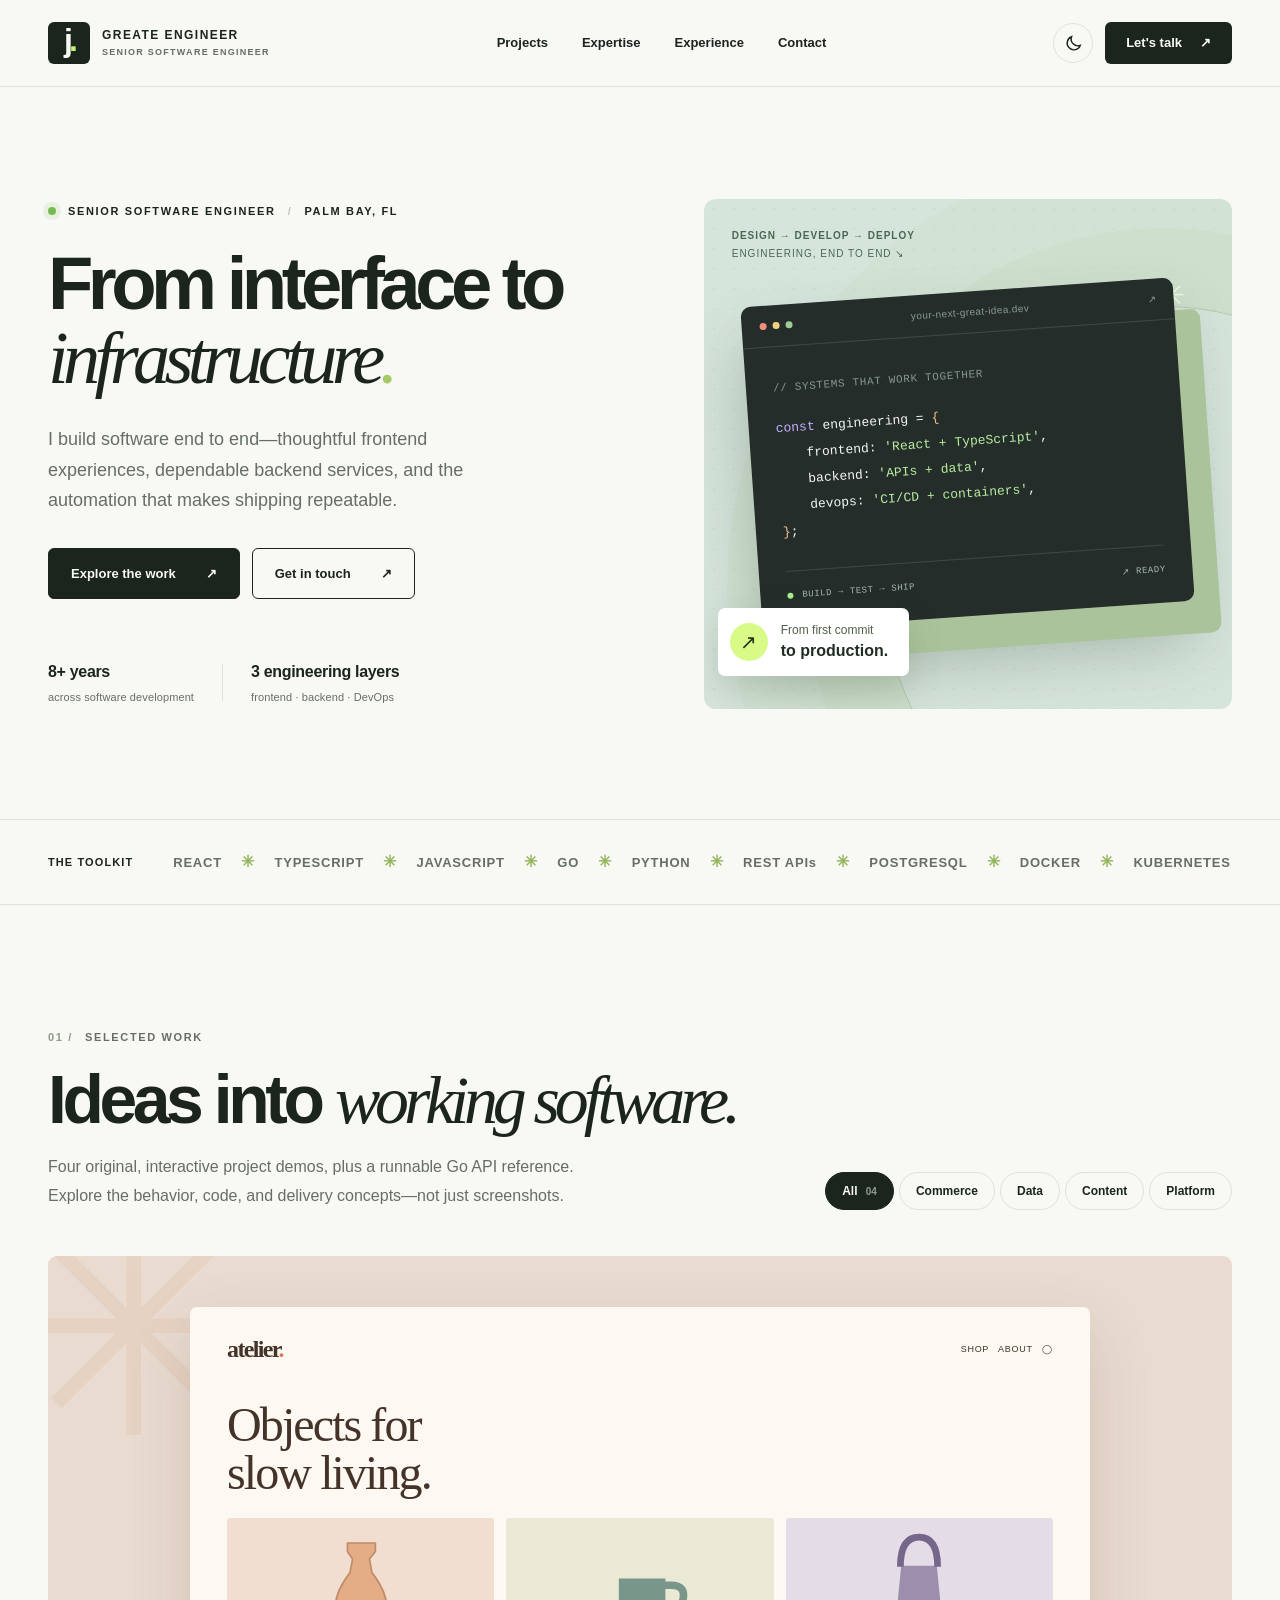
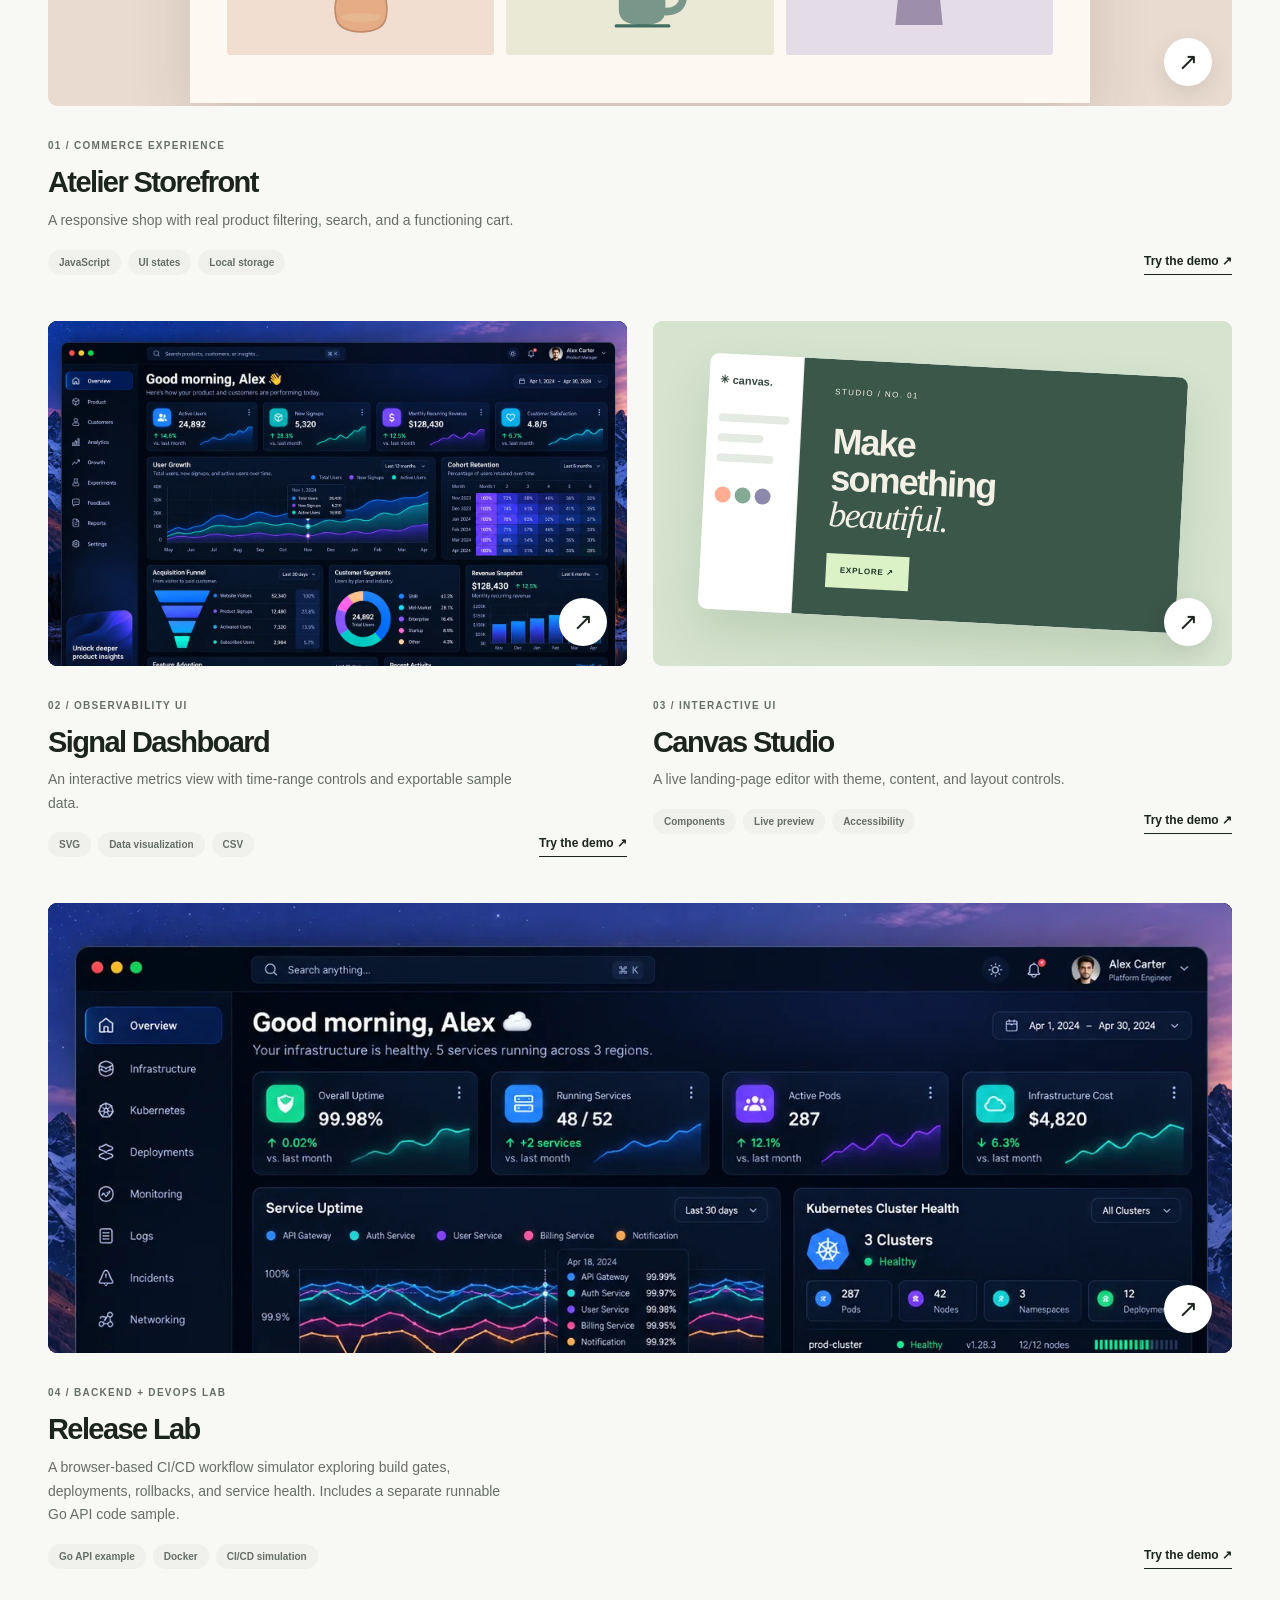
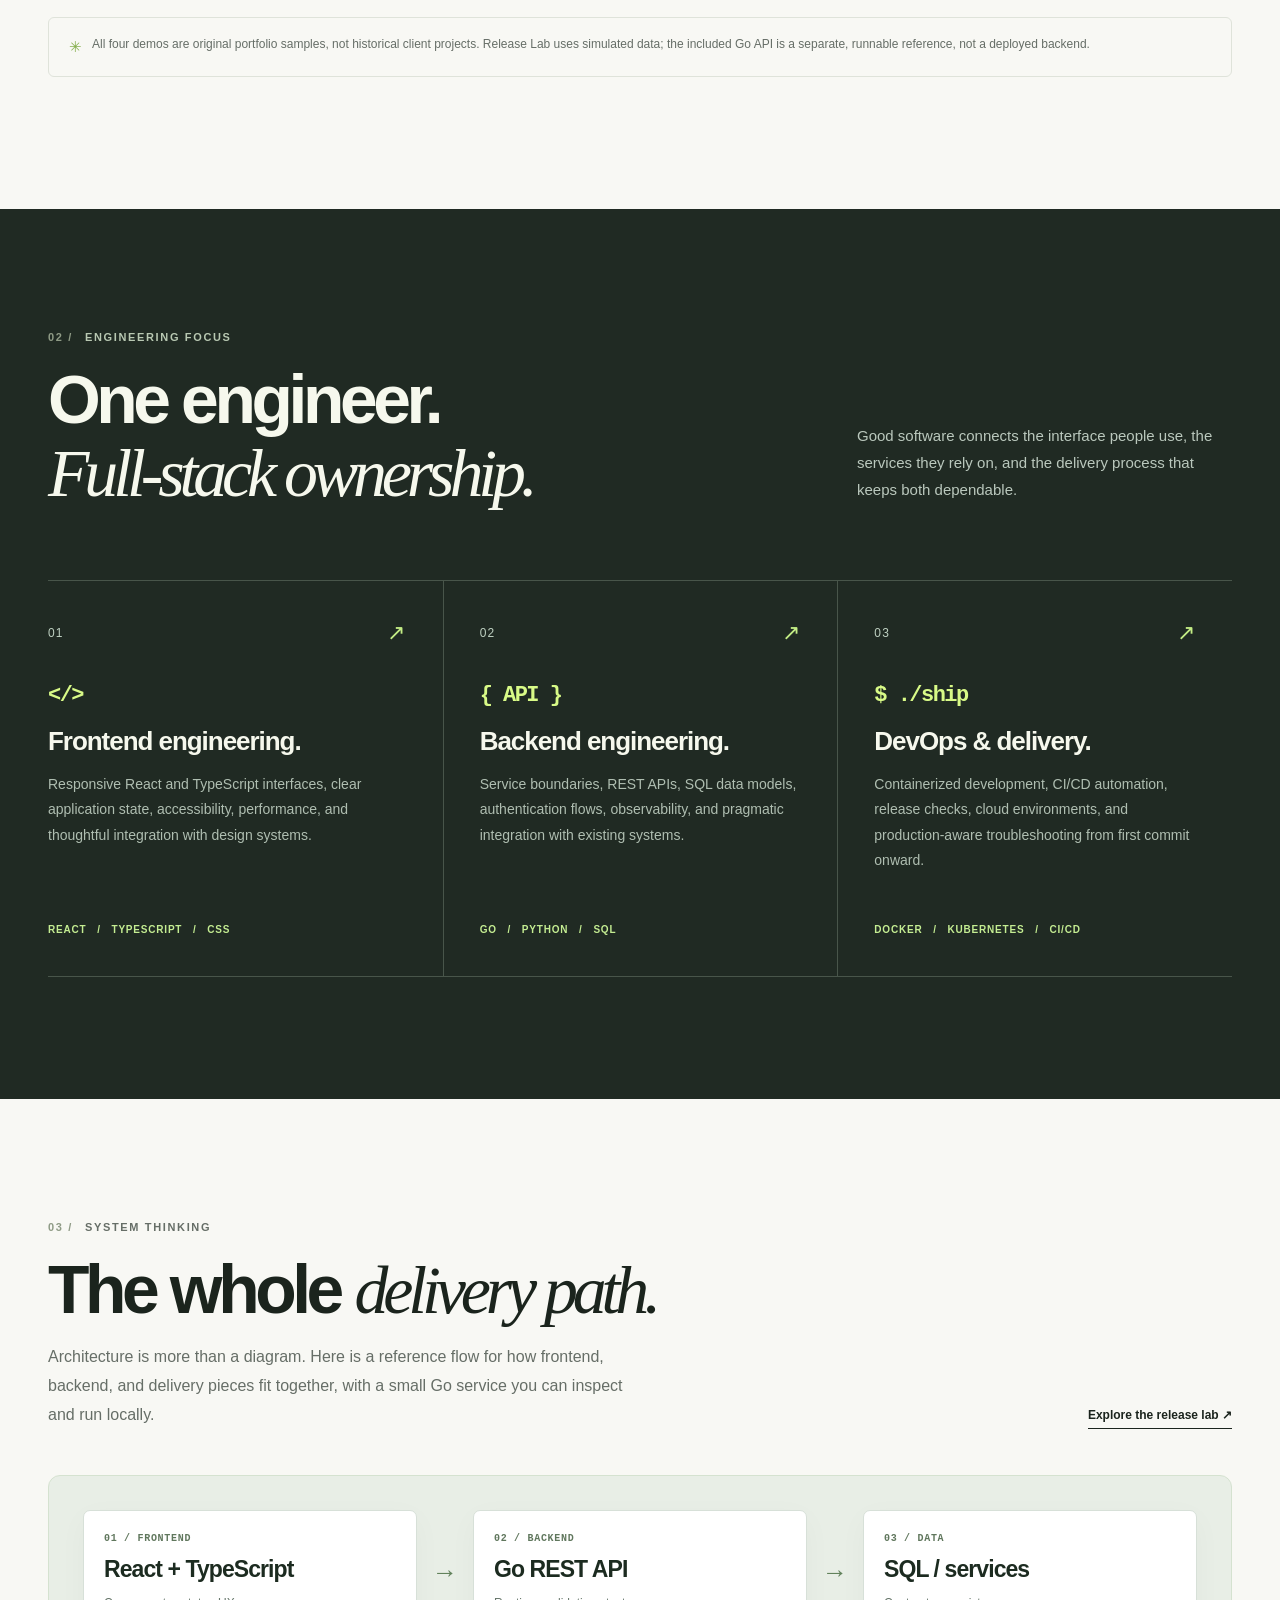
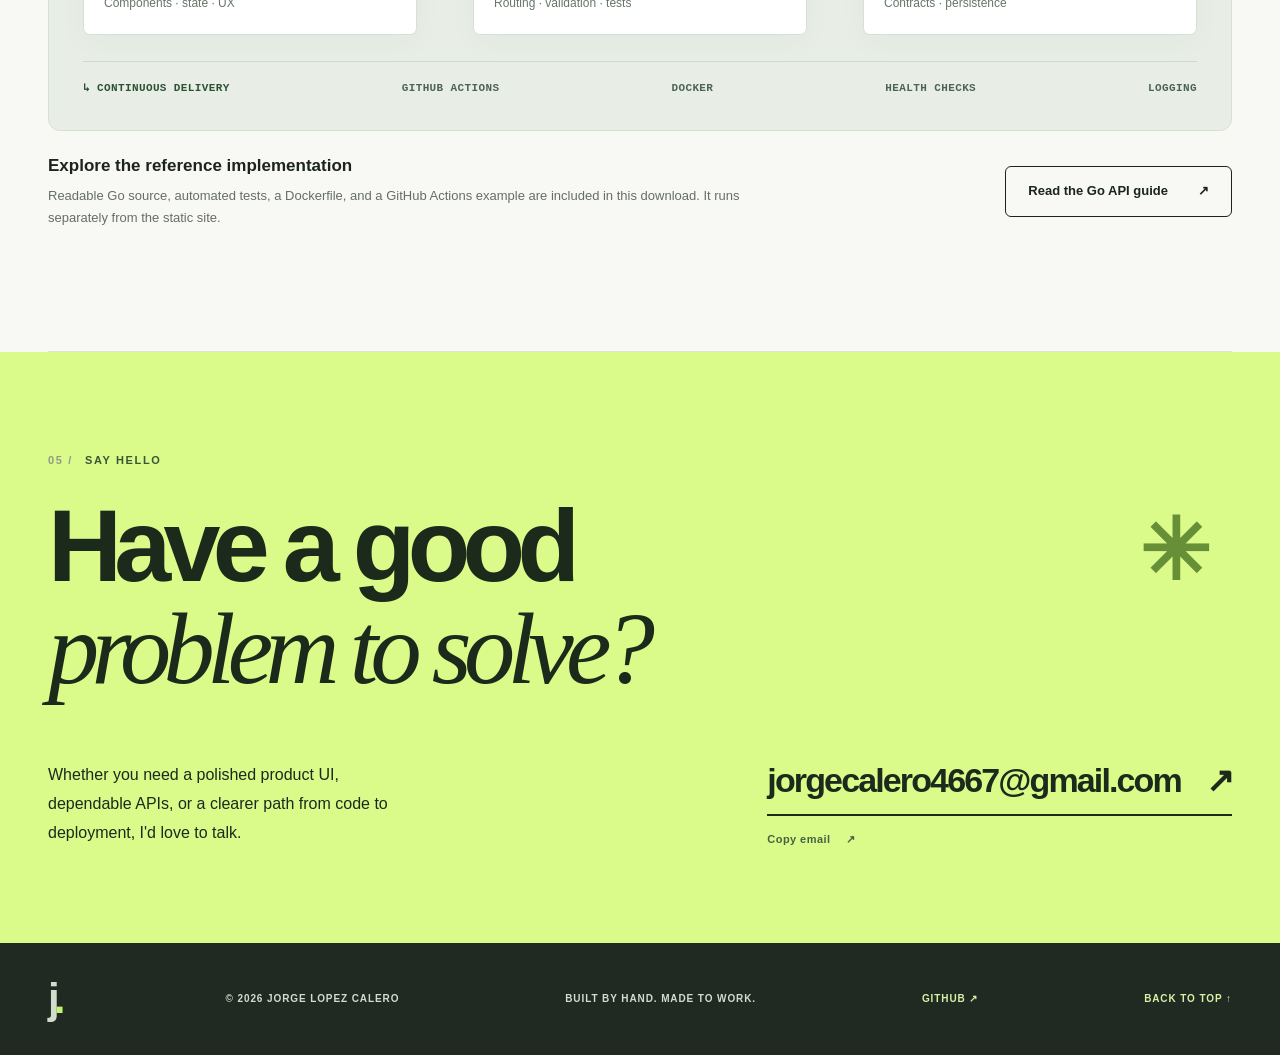
==== commit 2934685d: "Update index.html" ====
--- a/index.html
+++ b/index.html
@@ -3,9 +3,9 @@
 <head>
   <meta charset="utf-8">
   <meta name="viewport" content="width=device-width,initial-scale=1">
-  <meta name="description" content="Jorge Lopez Calero — Senior Software Engineer across frontend, backend, and DevOps. Explore interactive demos, API engineering examples, delivery workflows, and experience.">
+  <meta name="description" content="Senior Software Engineer across frontend, backend, and DevOps. Explore interactive demos, API engineering examples, delivery workflows, and experience.">
   <meta name="theme-color" content="#f8f8f4">
-  <title>Jorge Lopez Calero — Senior Software Engineer | Frontend, Backend &amp; DevOps</title>
+  <title>Senior Software Engineer | Frontend, Backend &amp; DevOps</title>
   <link rel="icon" href="favicon.svg" type="image/svg+xml">
   <link rel="stylesheet" href="styles.css">
   <script src="script.js" defer></script>
@@ -14,9 +14,9 @@
   <a class="skip" href="#main">Skip to content</a>
   <header class="site-header" id="site-header">
     <div class="wrap header-row">
-      <a href="#home" class="brand" aria-label="Jorge Lopez Calero, home"><span class="brand-square">j<span>.</span></span><span class="brand-words">JORGE LOPEZ CALERO<small>SENIOR SOFTWARE ENGINEER</small></span></a>
+      <a href="#home" class="brand" aria-label="home"><span class="brand-square">j<span>.</span></span><span class="brand-words">GREATE ENGINEER<small>SENIOR SOFTWARE ENGINEER</small></span></a>
       <nav class="desktop-nav" aria-label="Main navigation"><a href="#work">Projects</a><a href="#approach">Expertise</a><a href="#about">Experience</a><a href="#contact">Contact</a></nav>
-      <div class="header-actions"><button class="theme-toggle" id="theme-toggle" aria-label="Switch color theme" title="Switch color theme"><svg viewBox="0 0 24 24" fill="none" stroke="currentColor" stroke-width="1.8" stroke-linecap="round"><path d="M20.5 14.4A8.5 8.5 0 019.6 3.5 8.5 8.5 0 1020.5 14.4Z"/></svg></button><a class="header-contact" href="mailto:jorgecalero4667@gmail.com?subject=Let's%20talk%20about%20a%20project">Let's talk <span aria-hidden="true">↗</span></a><button id="nav-toggle" class="nav-toggle" aria-label="Open navigation" aria-expanded="false" aria-controls="mobile-nav"><span></span><span></span></button></div>
+      <div class="header-actions"><button class="theme-toggle" id="theme-toggle" aria-label="Switch color theme" title="Switch color theme"><svg viewBox="0 0 24 24" fill="none" stroke="currentColor" stroke-width="1.8" stroke-linecap="round"><path d="M20.5 14.4A8.5 8.5 0 019.6 3.5 8.5 8.5 0 1020.5 14.4Z"/></svg></button><a class="header-contact" href="mailto:greate@dev.com?subject=Let's%20talk%20about%20a%20project">Let's talk <span aria-hidden="true">↗</span></a><button id="nav-toggle" class="nav-toggle" aria-label="Open navigation" aria-expanded="false" aria-controls="mobile-nav"><span></span><span></span></button></div>
     </div>
     <nav class="mobile-nav" id="mobile-nav" aria-label="Mobile navigation" hidden><a href="#work">Projects</a><a href="#approach">Expertise</a><a href="#about">Experience</a><a href="#contact">Contact</a></nav>
   </header>
@@ -66,7 +66,6 @@
       </div>
       <div class="system-actions"><div><strong>Explore the reference implementation</strong><p>Readable Go source, automated tests, a Dockerfile, and a GitHub Actions example are included in this download. It runs separately from the static site.</p></div><a class="button button-outline" href="examples/go-api/index.html">Read the Go API guide <span aria-hidden="true">↗</span></a></div>
     </section>
-    <section class="section wrap about-section" id="about" aria-labelledby="about-title"><div class="about-intro"><div class="eyebrow muted"><span class="number">04 /</span> EXPERIENCE</div><h2 id="about-title">Depth across<br><em>the delivery stack.</em></h2><p>I'm Jorge, a Florida-based senior software engineer with a consulting background spanning frontend applications, backend integrations, and delivery operations. I care about understandable architecture, clear technical decisions, and software that remains maintainable after launch.</p><a href="mailto:jorgecalero4667@gmail.com?subject=Hello%20Jorge" class="text-link about-link">Get to know me ↗</a></div><div class="experience"><div class="experience-label">PROFESSIONAL BACKGROUND <span>↘</span></div><div class="experience-row"><span class="experience-date">2025 — 2026</span><div><strong>Savage Consulting</strong><small>Brandon, Florida</small></div><span class="experience-plus">↗</span></div><div class="experience-row"><span class="experience-date">2022 — 2025</span><div><strong>Xeodev</strong><small>Orlando, Florida</small></div><span class="experience-plus">↗</span></div><div class="experience-row"><span class="experience-date">2018 — 2022</span><div><strong>The SilverLogic</strong><small>Boca Raton, Florida</small></div><span class="experience-plus">↗</span></div><div class="education-tag">B.S. COMPUTER SCIENCE <span>↗</span> UNIVERSITY OF FLORIDA</div></div></section>
     <section class="contact-section" id="contact" aria-labelledby="contact-title"><div class="wrap contact-wrap"><div class="eyebrow contact-eyebrow"><span class="number">05 /</span> SAY HELLO <span class="contact-star">✳</span></div><h2 id="contact-title">Have a good<br><em>problem to solve?</em></h2><div class="contact-bottom"><p>Whether you need a polished product UI, dependable APIs, or a clearer path from code to deployment, I'd love to talk.</p><div class="contact-cta"><a href="mailto:jorgecalero4667@gmail.com?subject=Project%20inquiry" class="email-link">jorgecalero4667@gmail.com <span aria-hidden="true">↗</span></a><button type="button" id="copy-email" class="copy-email">Copy email <span aria-hidden="true">↗</span></button></div></div></div></section>
   </main>
   <footer class="footer"><div class="wrap footer-inner"><a href="#home" class="footer-brand">j<span>.</span></a><div>© <span id="year">2026</span> JORGE LOPEZ CALERO</div><div>BUILT BY HAND. MADE TO WORK.</div><a href="https://github.com/great0715" target="_blank" rel="noopener noreferrer" class="back-top" aria-label="Jorge on GitHub">GITHUB ↗</a><a href="#home" class="back-top">BACK TO TOP ↑</a></div></footer>
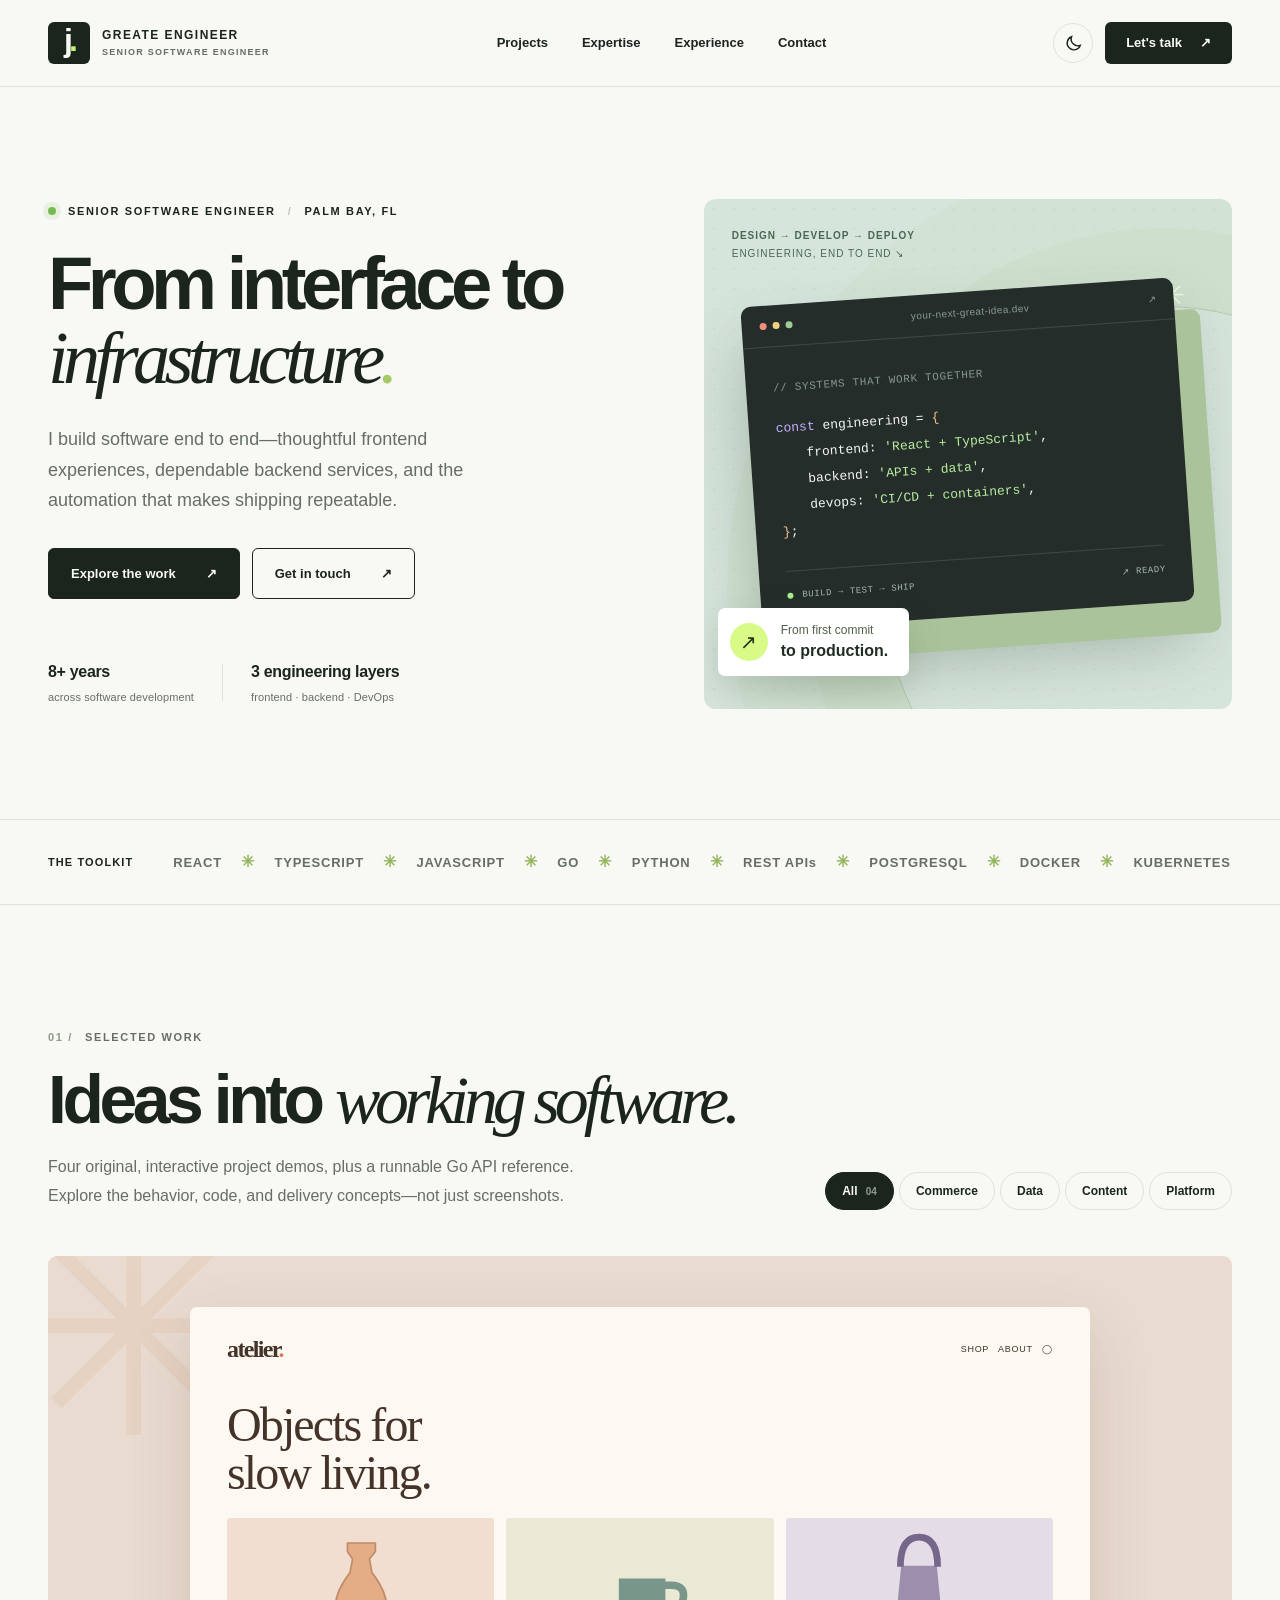
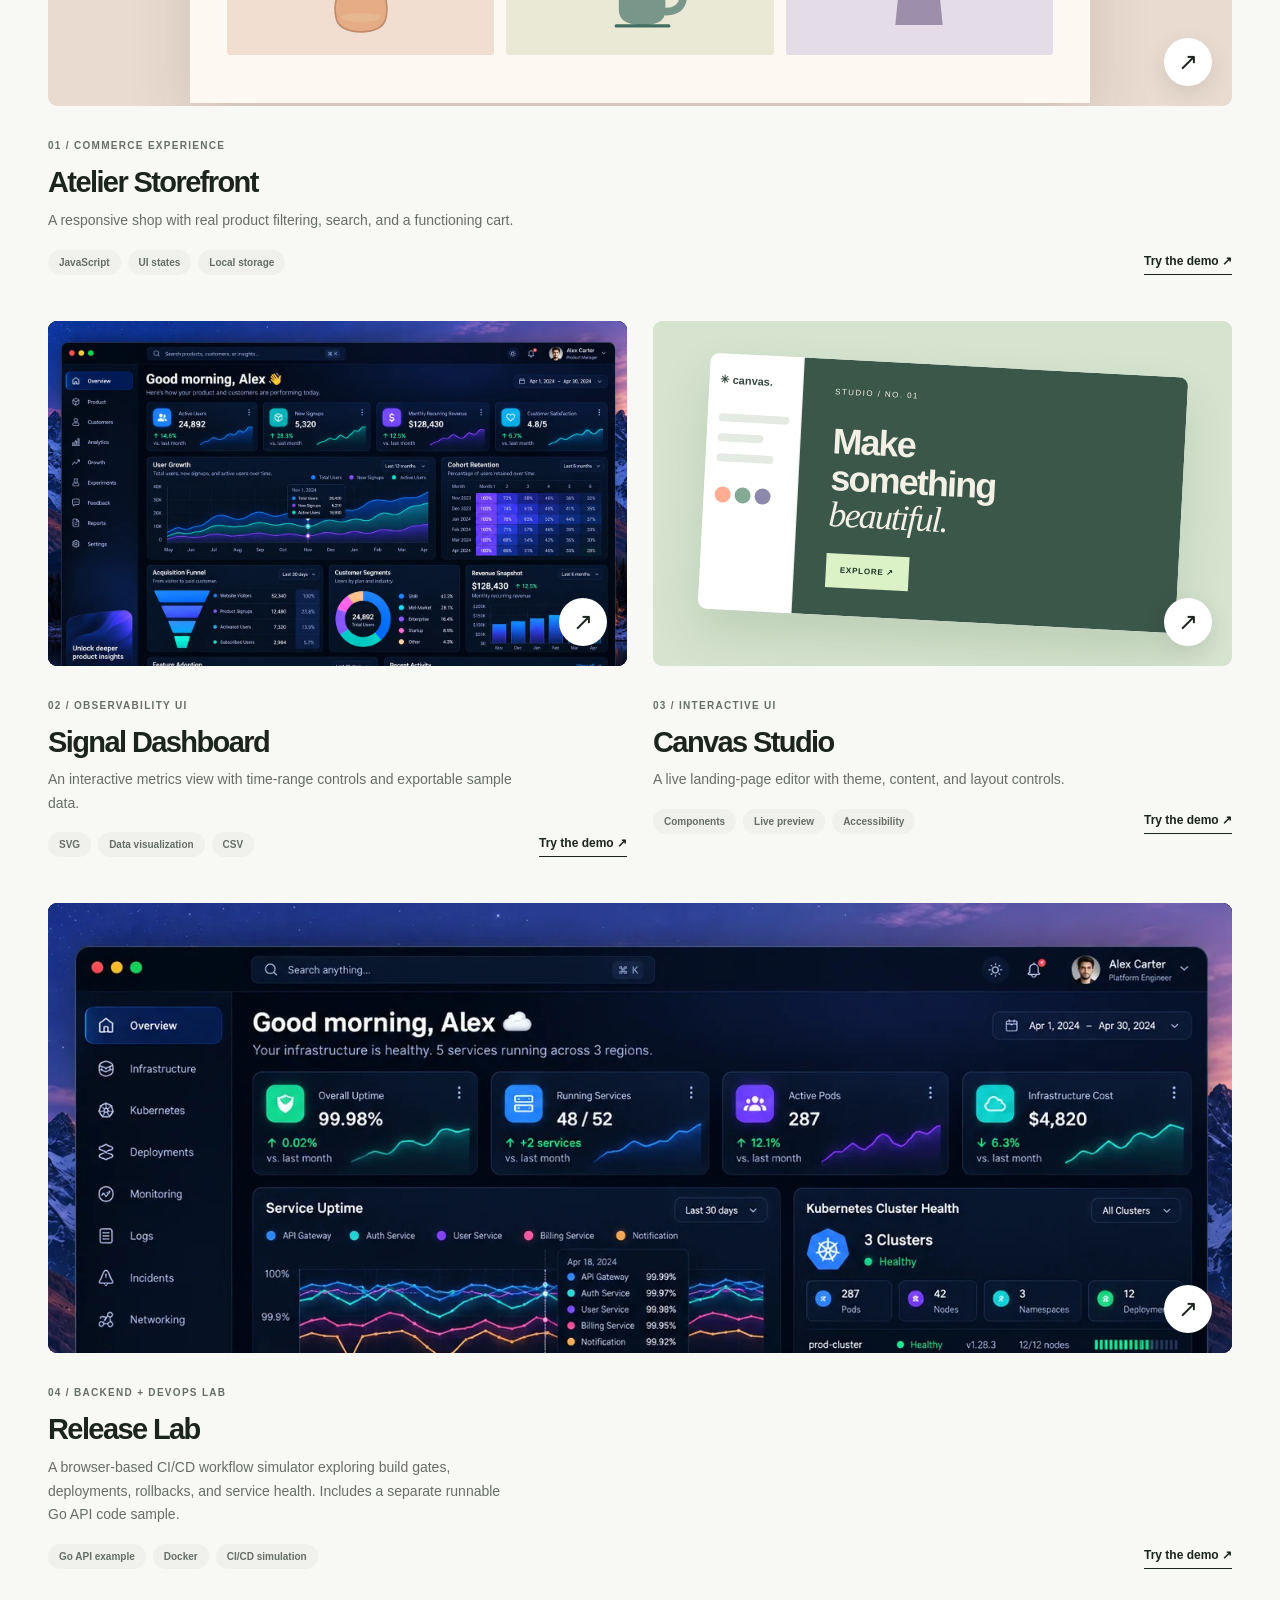
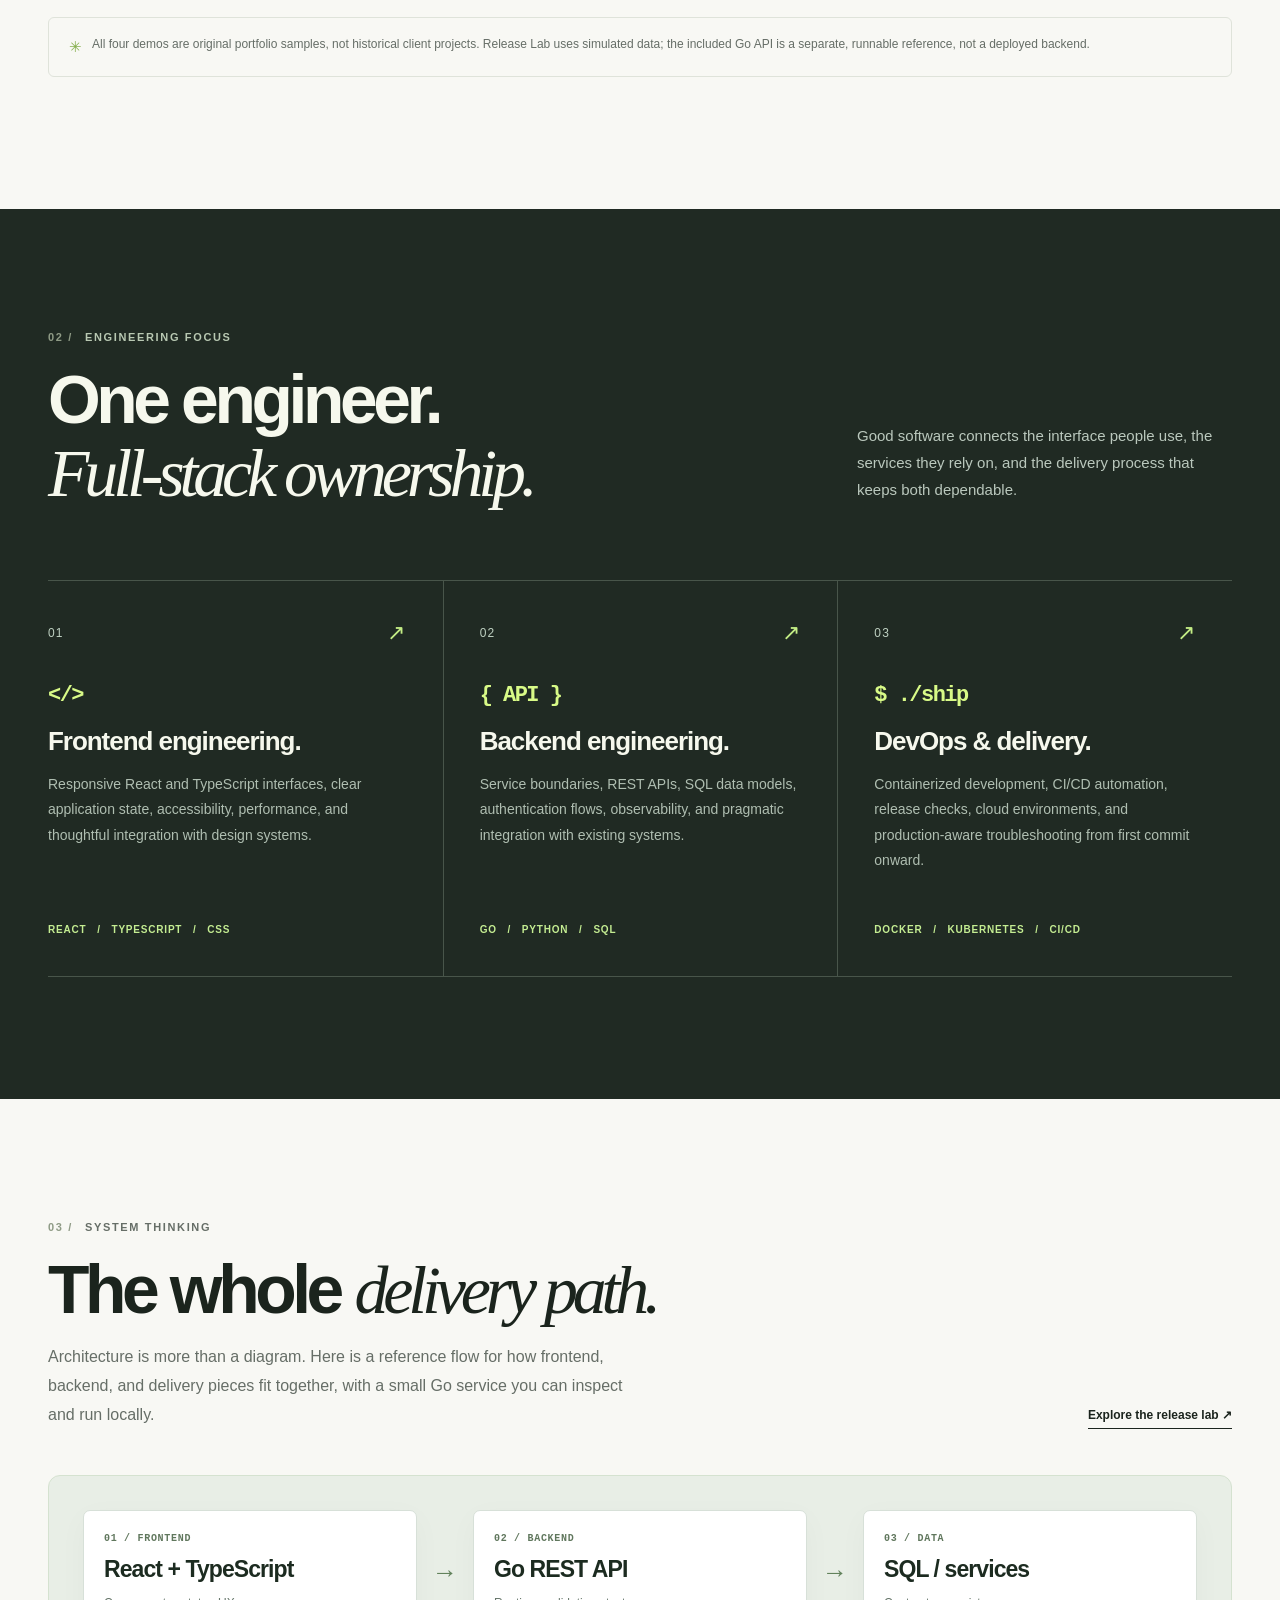
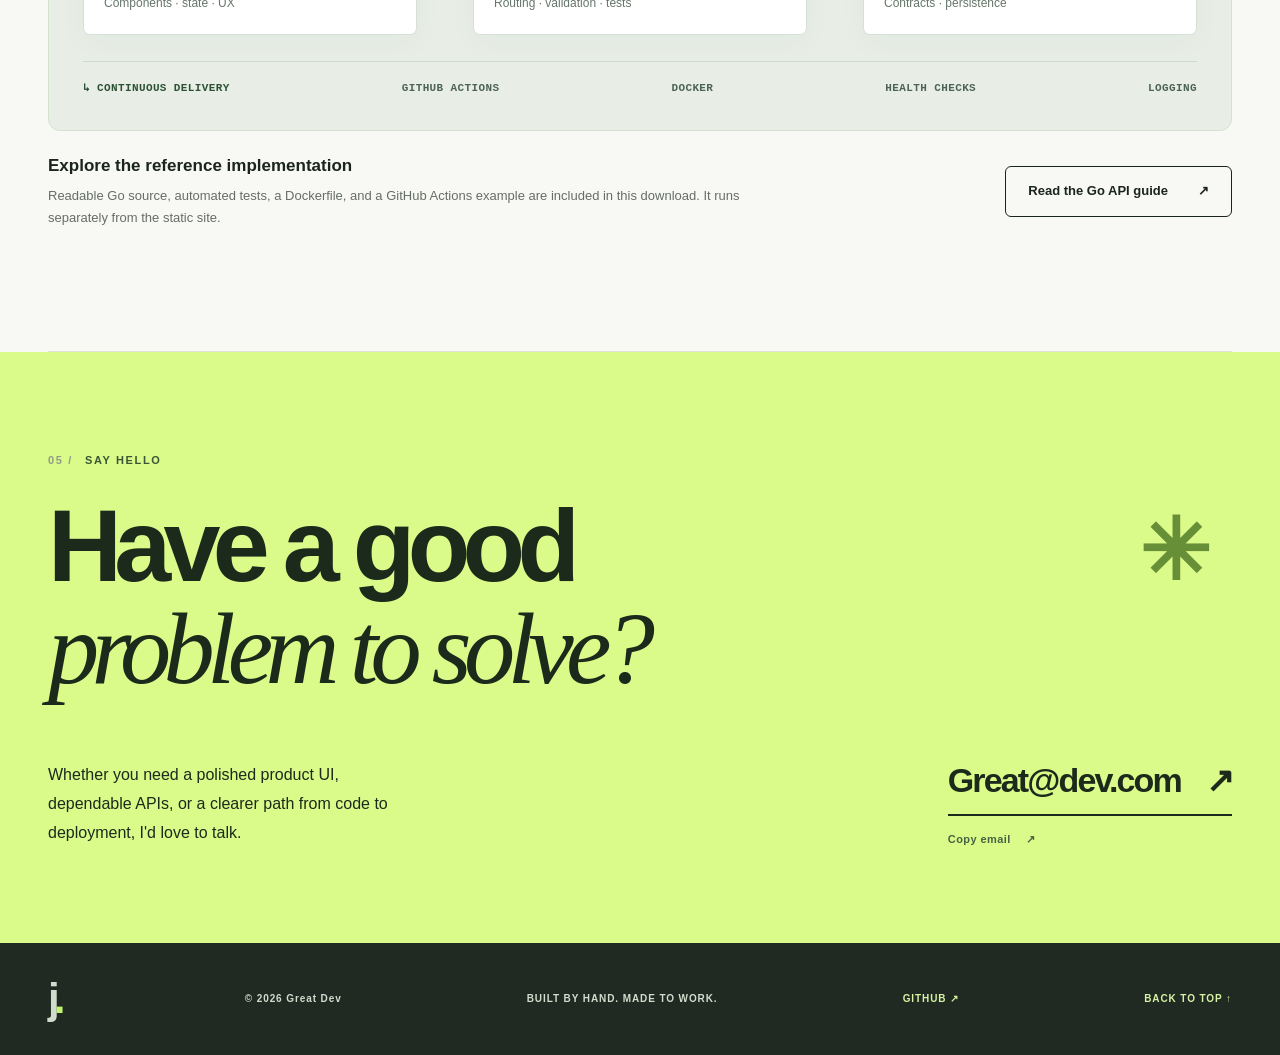
==== commit d350e9c2: "Update index.html" ====
--- a/index.html
+++ b/index.html
@@ -66,9 +66,9 @@
       </div>
       <div class="system-actions"><div><strong>Explore the reference implementation</strong><p>Readable Go source, automated tests, a Dockerfile, and a GitHub Actions example are included in this download. It runs separately from the static site.</p></div><a class="button button-outline" href="examples/go-api/index.html">Read the Go API guide <span aria-hidden="true">↗</span></a></div>
     </section>
-    <section class="contact-section" id="contact" aria-labelledby="contact-title"><div class="wrap contact-wrap"><div class="eyebrow contact-eyebrow"><span class="number">05 /</span> SAY HELLO <span class="contact-star">✳</span></div><h2 id="contact-title">Have a good<br><em>problem to solve?</em></h2><div class="contact-bottom"><p>Whether you need a polished product UI, dependable APIs, or a clearer path from code to deployment, I'd love to talk.</p><div class="contact-cta"><a href="mailto:jorgecalero4667@gmail.com?subject=Project%20inquiry" class="email-link">jorgecalero4667@gmail.com <span aria-hidden="true">↗</span></a><button type="button" id="copy-email" class="copy-email">Copy email <span aria-hidden="true">↗</span></button></div></div></div></section>
+    <section class="contact-section" id="contact" aria-labelledby="contact-title"><div class="wrap contact-wrap"><div class="eyebrow contact-eyebrow"><span class="number">05 /</span> SAY HELLO <span class="contact-star">✳</span></div><h2 id="contact-title">Have a good<br><em>problem to solve?</em></h2><div class="contact-bottom"><p>Whether you need a polished product UI, dependable APIs, or a clearer path from code to deployment, I'd love to talk.</p><div class="contact-cta"><a href="mailto:great@dev.com?subject=Project%20inquiry" class="email-link">Great@dev.com <span aria-hidden="true">↗</span></a><button type="button" id="copy-email" class="copy-email">Copy email <span aria-hidden="true">↗</span></button></div></div></div></section>
   </main>
-  <footer class="footer"><div class="wrap footer-inner"><a href="#home" class="footer-brand">j<span>.</span></a><div>© <span id="year">2026</span> JORGE LOPEZ CALERO</div><div>BUILT BY HAND. MADE TO WORK.</div><a href="https://github.com/great0715" target="_blank" rel="noopener noreferrer" class="back-top" aria-label="Jorge on GitHub">GITHUB ↗</a><a href="#home" class="back-top">BACK TO TOP ↑</a></div></footer>
+  <footer class="footer"><div class="wrap footer-inner"><a href="#home" class="footer-brand">j<span>.</span></a><div>© <span id="year">2026</span> Great Dev</div><div>BUILT BY HAND. MADE TO WORK.</div><a href="https://github.com/great0715" target="_blank" rel="noopener noreferrer" class="back-top" aria-label="Great dev on GitHub">GITHUB ↗</a><a href="#home" class="back-top">BACK TO TOP ↑</a></div></footer>
   <div role="status" aria-live="polite" class="toast" id="toast"></div>
 </body>
 </html>
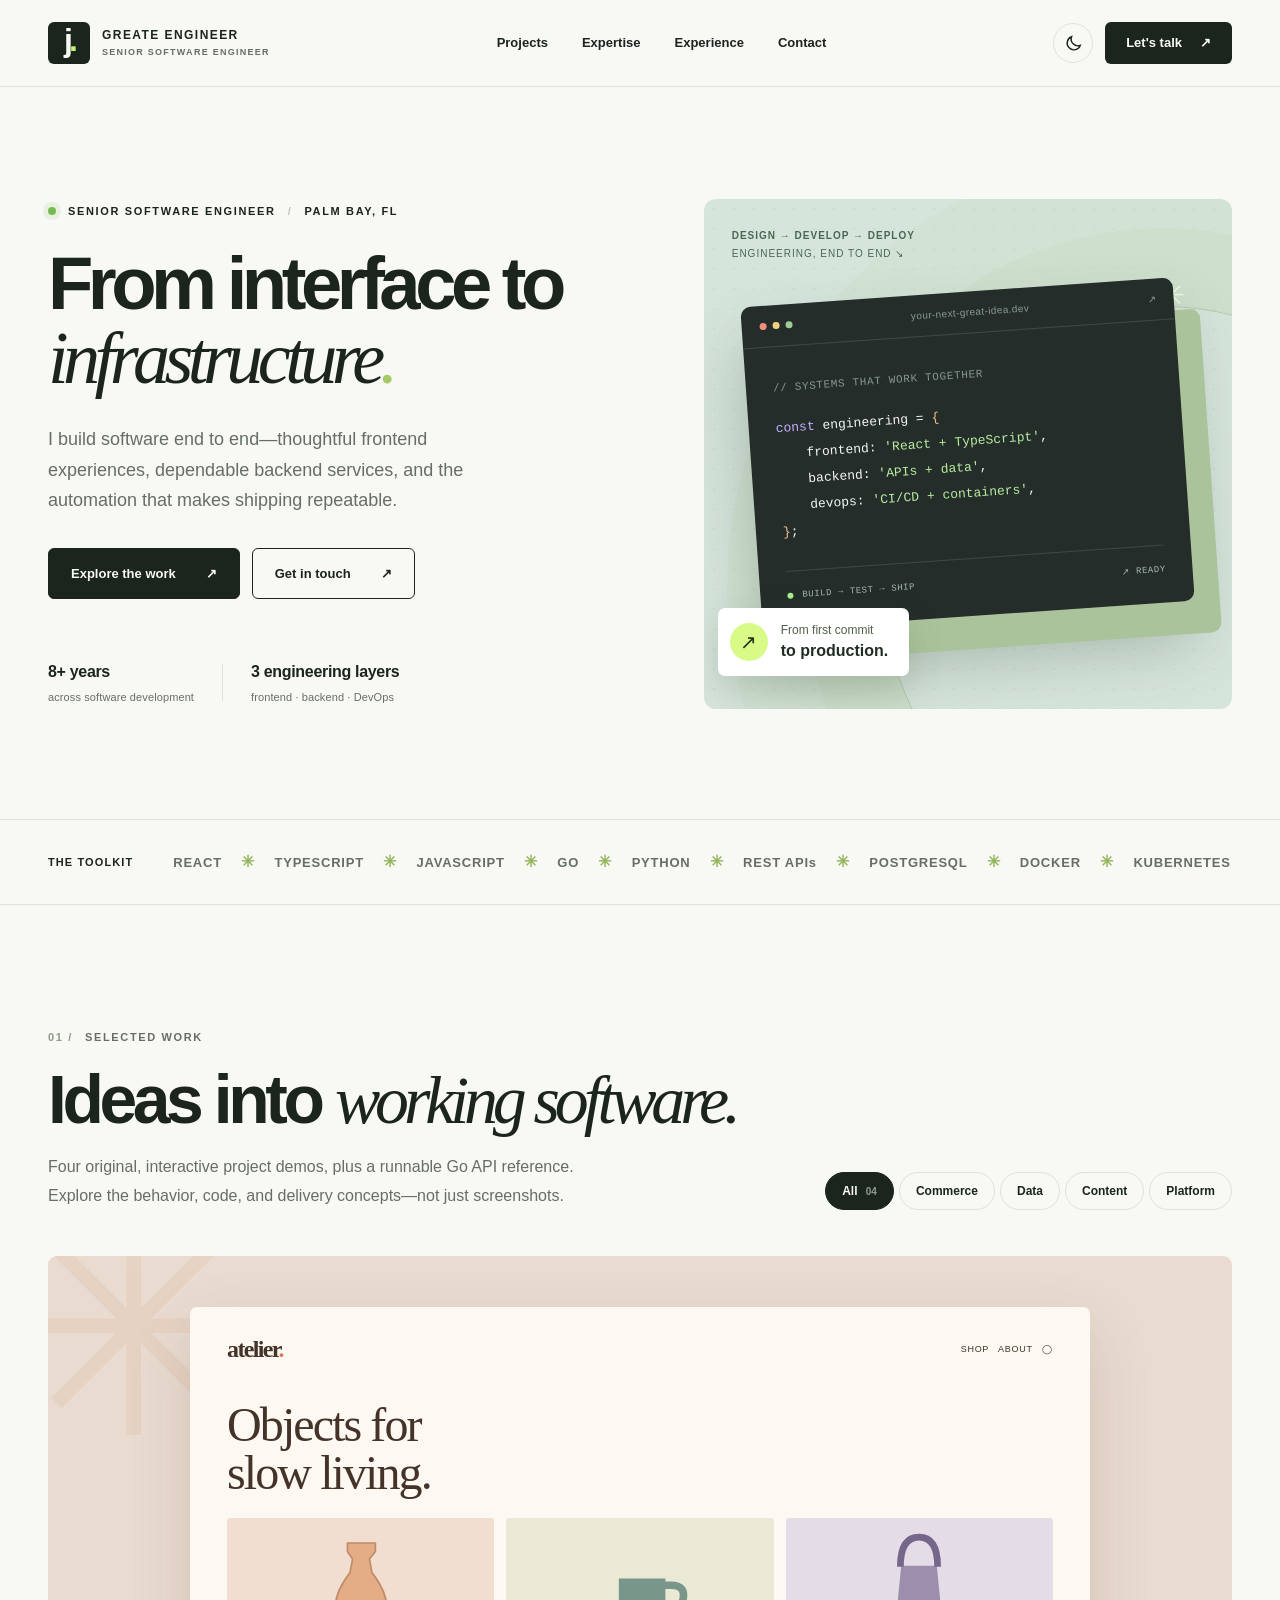
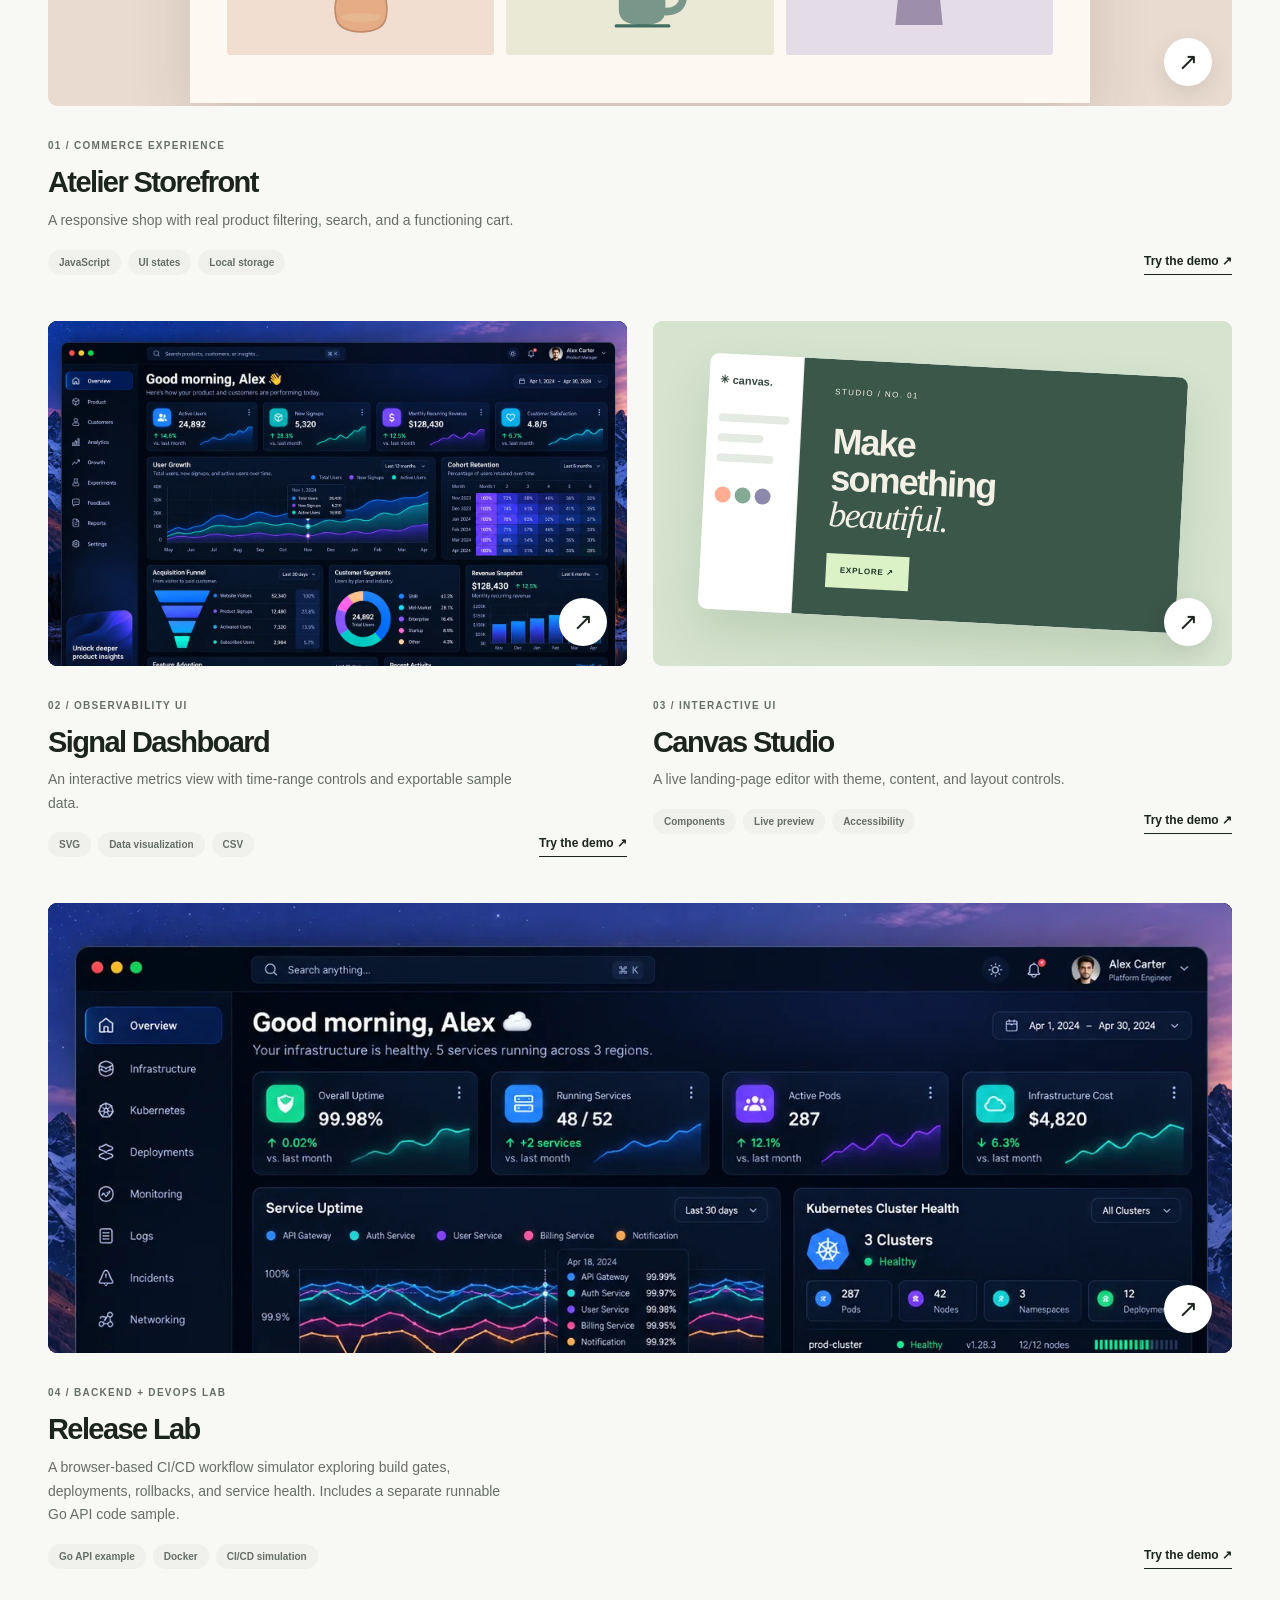
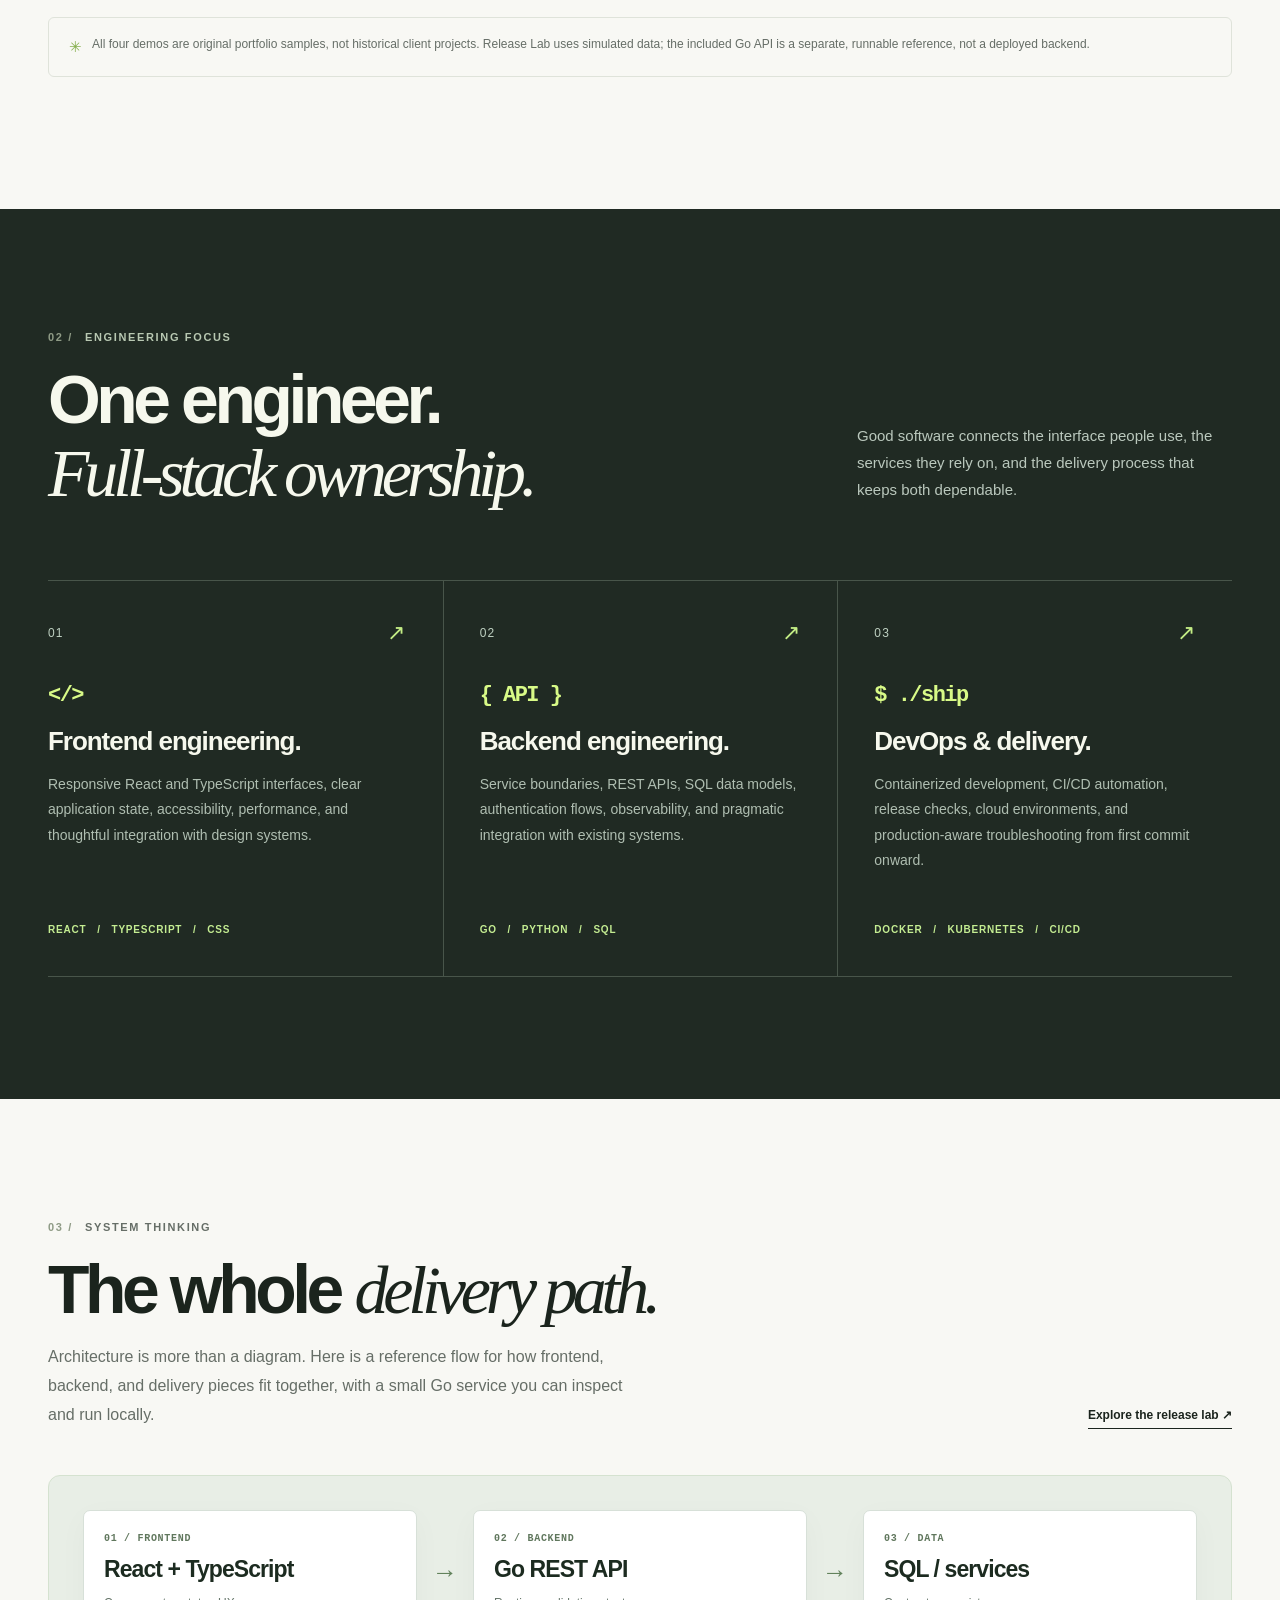
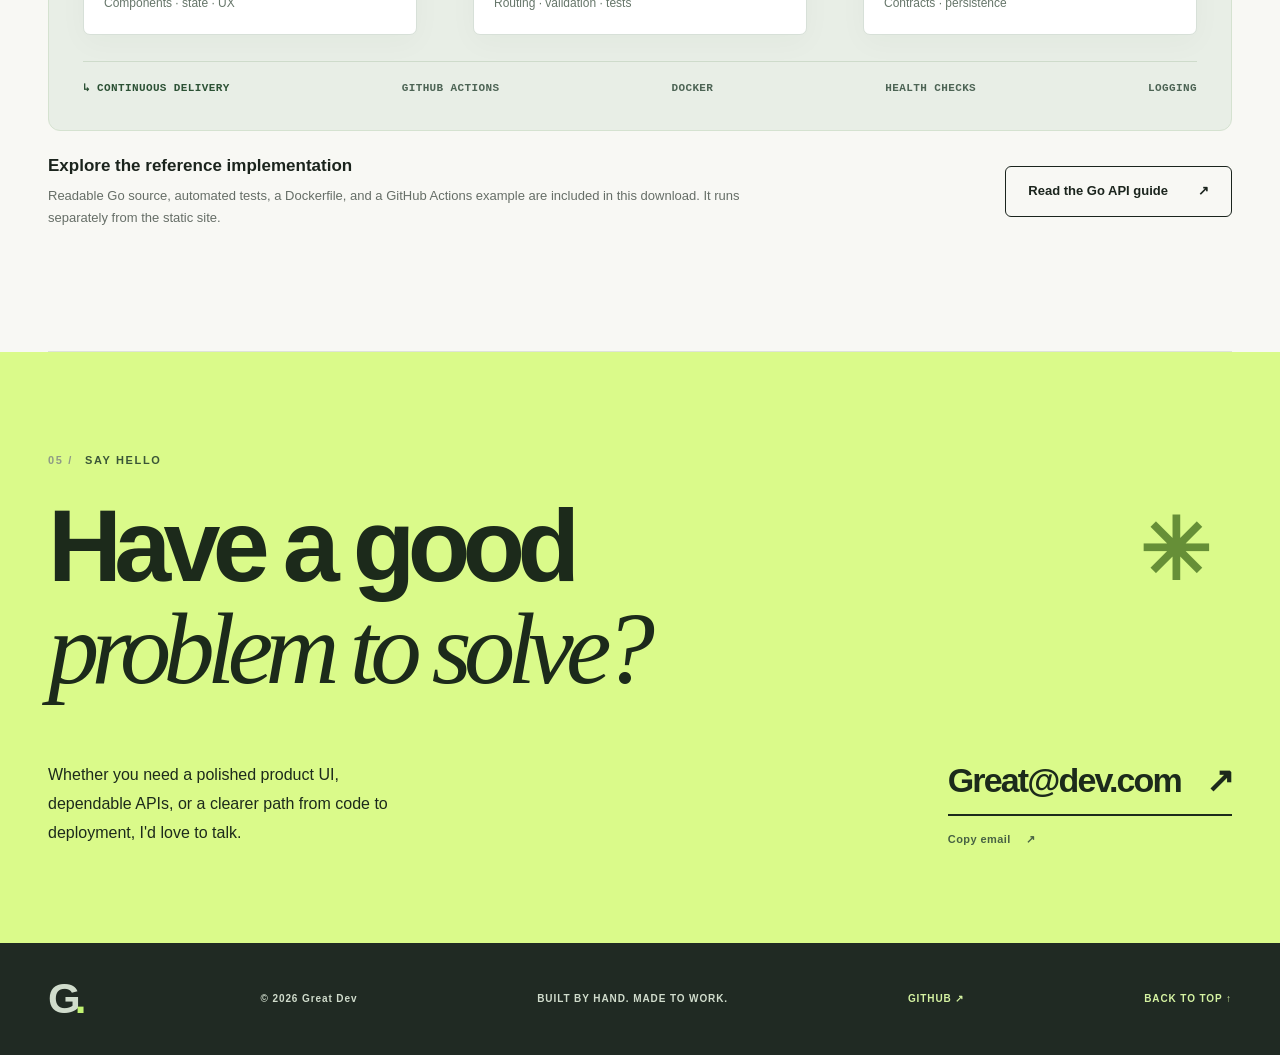
==== commit 187a6628: "Update index.html" ====
--- a/index.html
+++ b/index.html
@@ -68,7 +68,7 @@
     </section>
     <section class="contact-section" id="contact" aria-labelledby="contact-title"><div class="wrap contact-wrap"><div class="eyebrow contact-eyebrow"><span class="number">05 /</span> SAY HELLO <span class="contact-star">✳</span></div><h2 id="contact-title">Have a good<br><em>problem to solve?</em></h2><div class="contact-bottom"><p>Whether you need a polished product UI, dependable APIs, or a clearer path from code to deployment, I'd love to talk.</p><div class="contact-cta"><a href="mailto:great@dev.com?subject=Project%20inquiry" class="email-link">Great@dev.com <span aria-hidden="true">↗</span></a><button type="button" id="copy-email" class="copy-email">Copy email <span aria-hidden="true">↗</span></button></div></div></div></section>
   </main>
-  <footer class="footer"><div class="wrap footer-inner"><a href="#home" class="footer-brand">j<span>.</span></a><div>© <span id="year">2026</span> Great Dev</div><div>BUILT BY HAND. MADE TO WORK.</div><a href="https://github.com/great0715" target="_blank" rel="noopener noreferrer" class="back-top" aria-label="Great dev on GitHub">GITHUB ↗</a><a href="#home" class="back-top">BACK TO TOP ↑</a></div></footer>
+  <footer class="footer"><div class="wrap footer-inner"><a href="#home" class="footer-brand">G<span>.</span></a><div>© <span id="year">2026</span> Great Dev</div><div>BUILT BY HAND. MADE TO WORK.</div><a href="https://github.com/great0715" target="_blank" rel="noopener noreferrer" class="back-top" aria-label="Great dev on GitHub">GITHUB ↗</a><a href="#home" class="back-top">BACK TO TOP ↑</a></div></footer>
   <div role="status" aria-live="polite" class="toast" id="toast"></div>
 </body>
 </html>
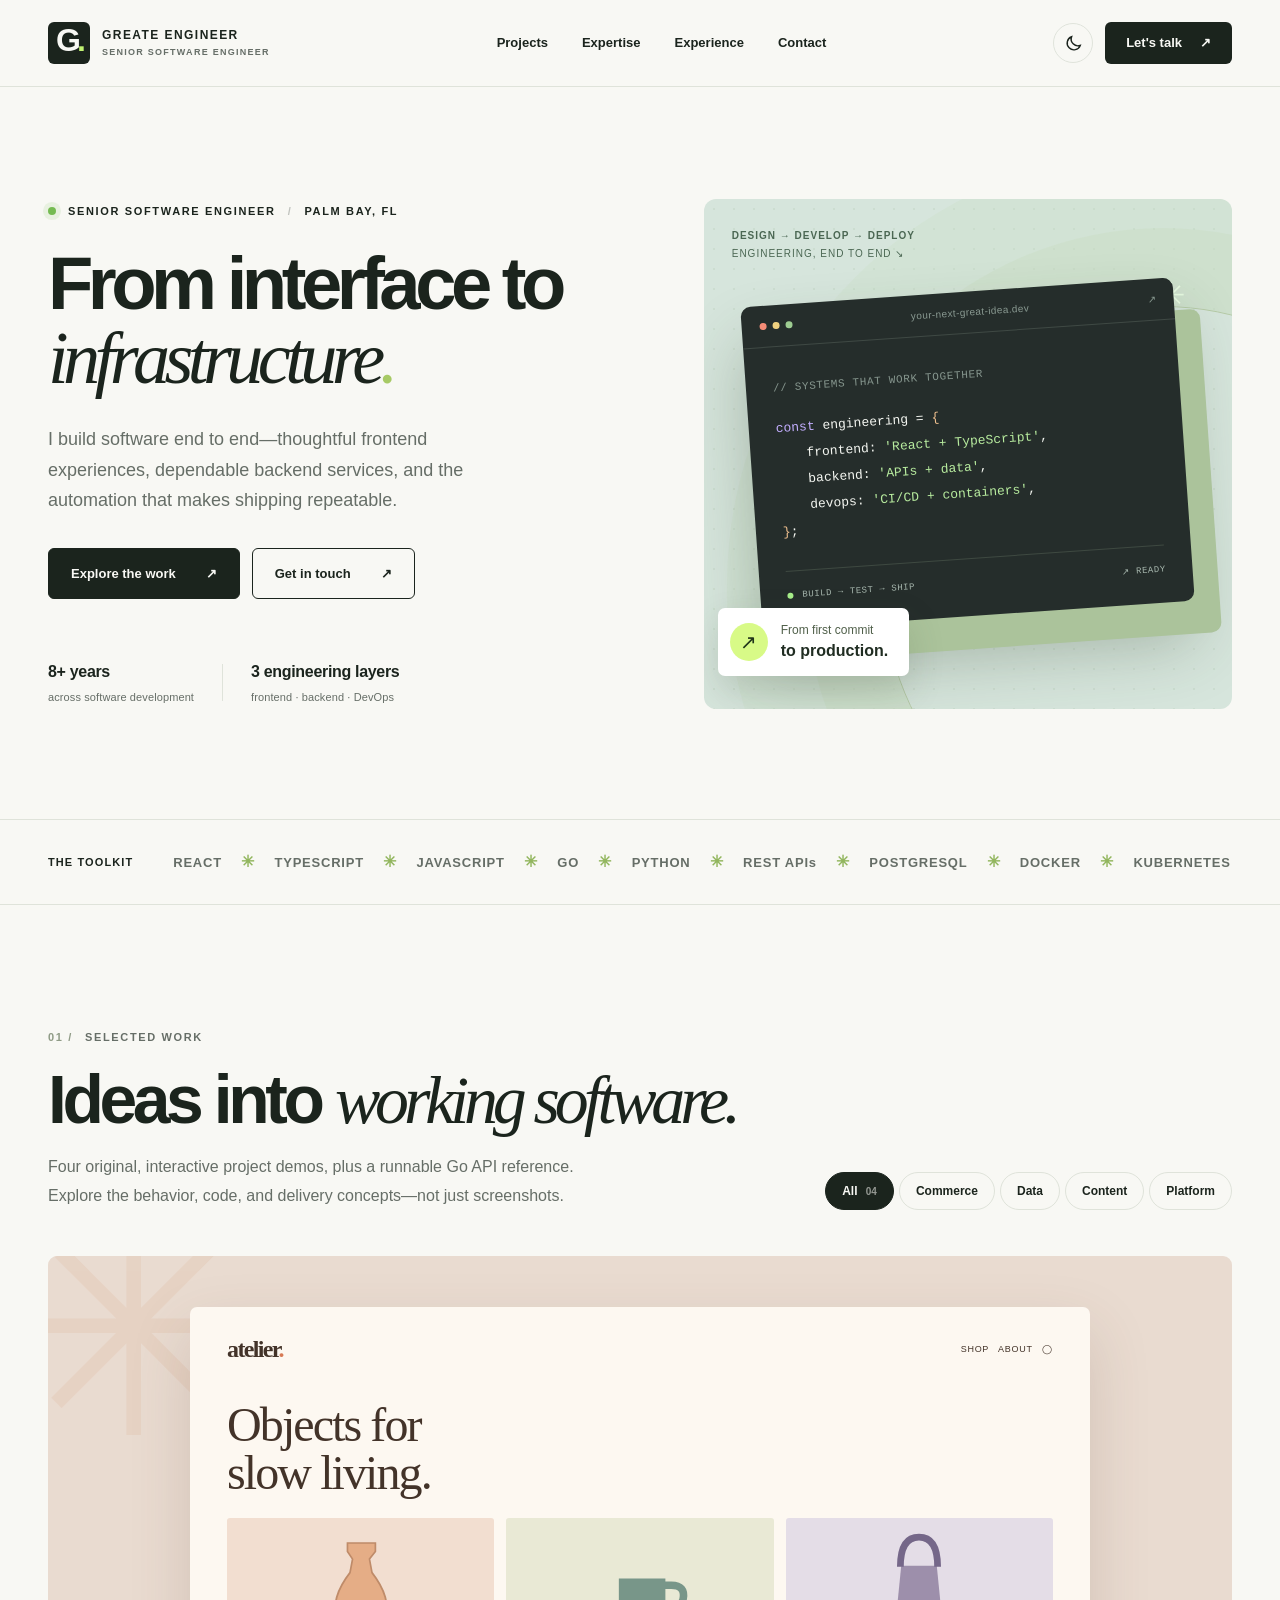
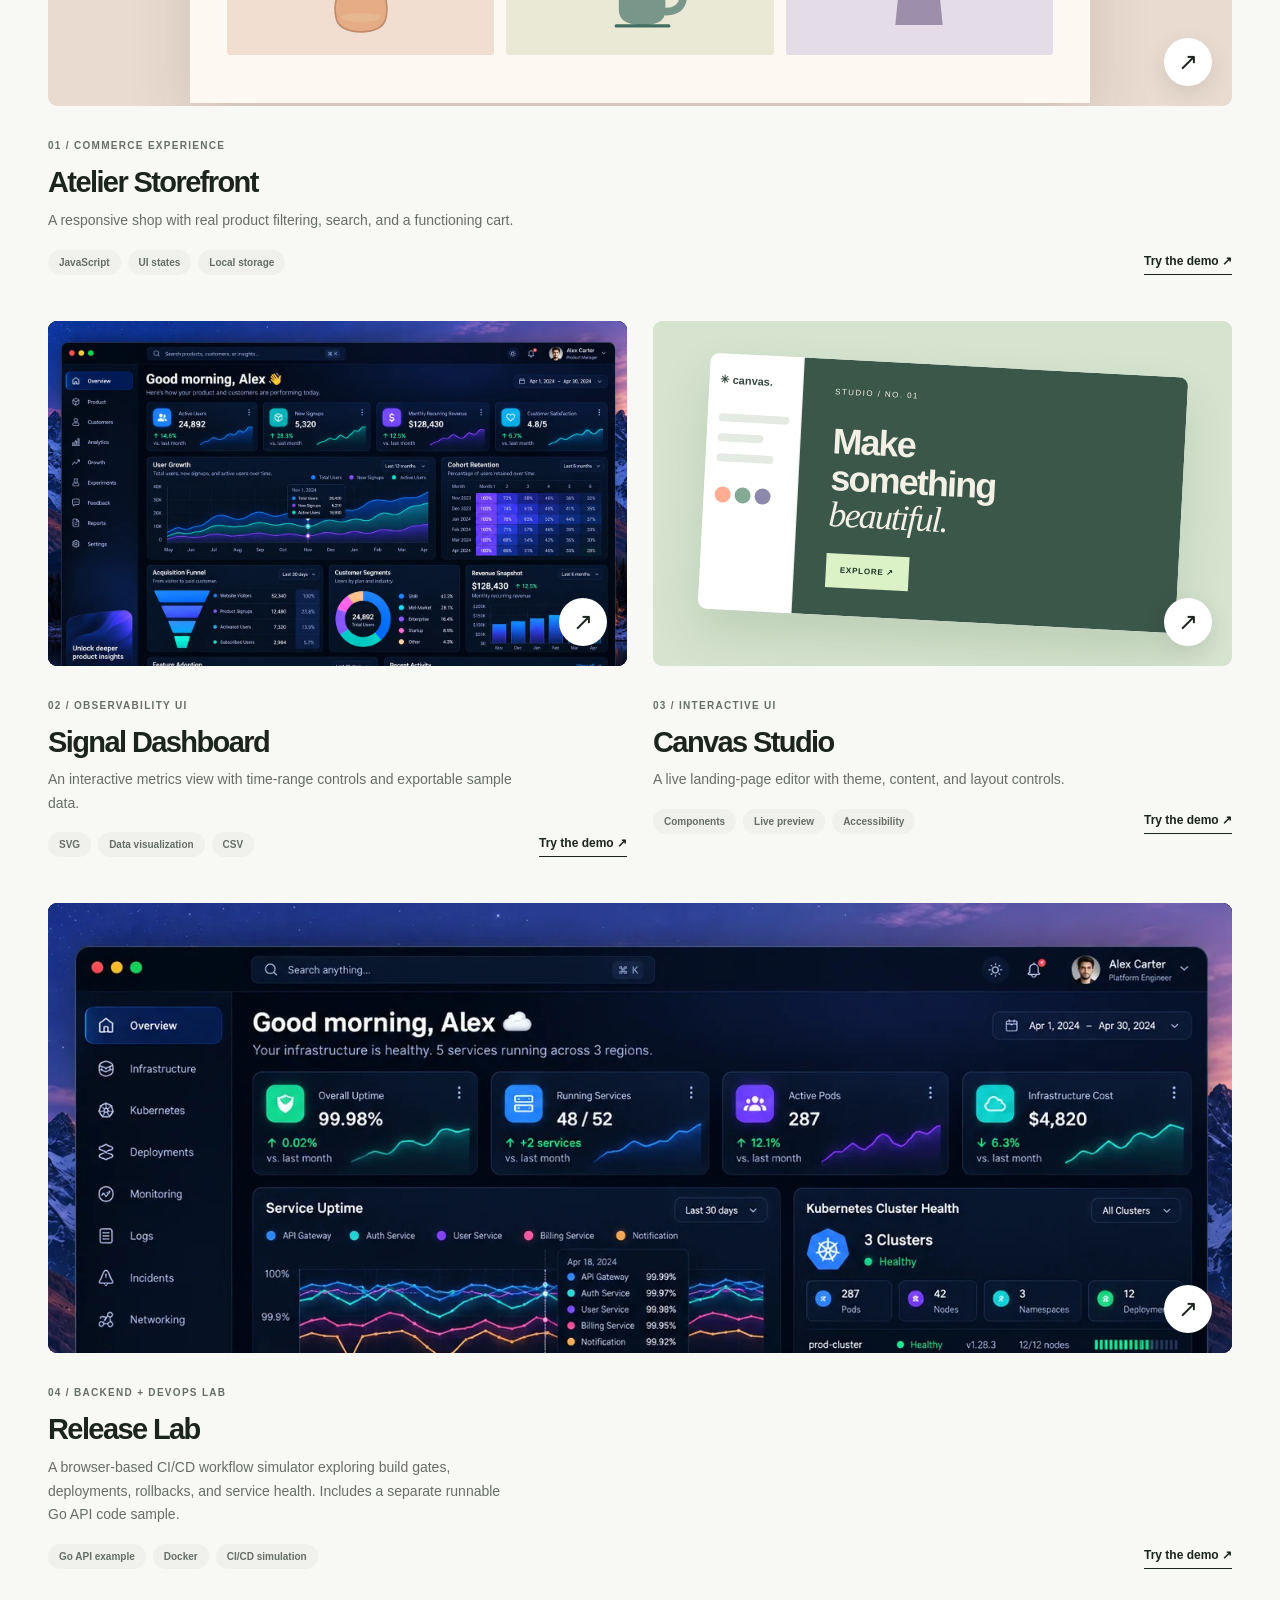
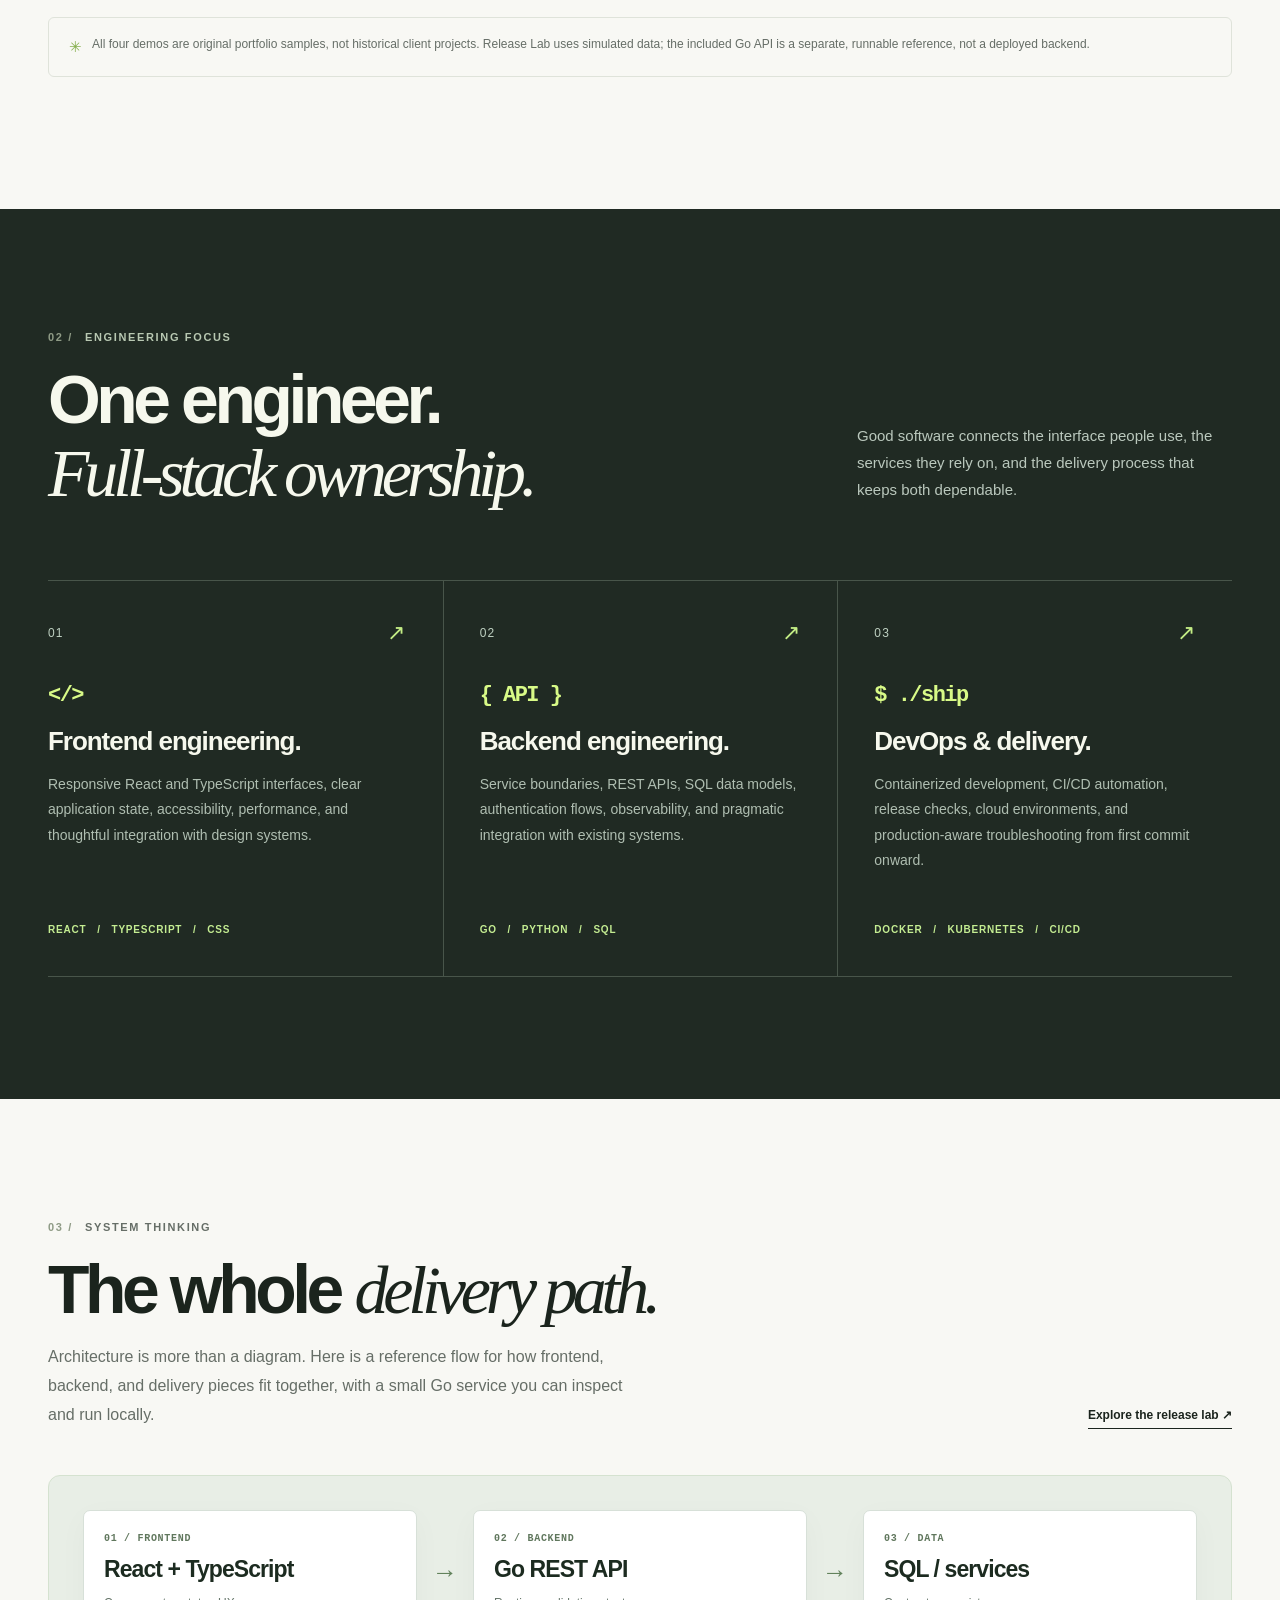
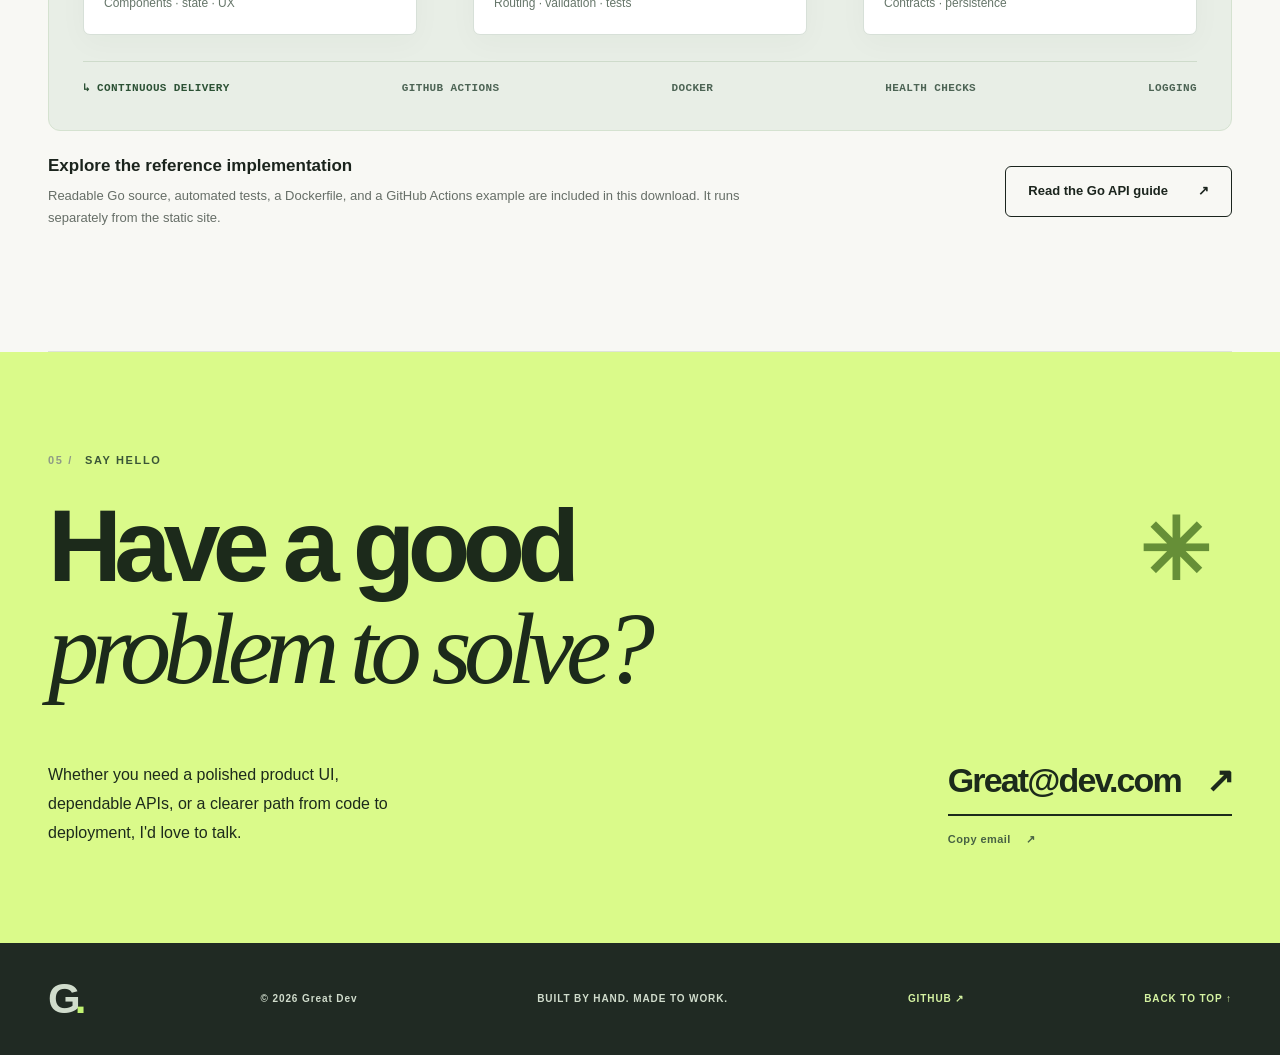
==== commit 2b0ea9d9: "Update index.html" ====
--- a/index.html
+++ b/index.html
@@ -14,7 +14,7 @@
   <a class="skip" href="#main">Skip to content</a>
   <header class="site-header" id="site-header">
     <div class="wrap header-row">
-      <a href="#home" class="brand" aria-label="home"><span class="brand-square">j<span>.</span></span><span class="brand-words">GREATE ENGINEER<small>SENIOR SOFTWARE ENGINEER</small></span></a>
+      <a href="#home" class="brand" aria-label="home"><span class="brand-square">G<span>.</span></span><span class="brand-words">GREATE ENGINEER<small>SENIOR SOFTWARE ENGINEER</small></span></a>
       <nav class="desktop-nav" aria-label="Main navigation"><a href="#work">Projects</a><a href="#approach">Expertise</a><a href="#about">Experience</a><a href="#contact">Contact</a></nav>
       <div class="header-actions"><button class="theme-toggle" id="theme-toggle" aria-label="Switch color theme" title="Switch color theme"><svg viewBox="0 0 24 24" fill="none" stroke="currentColor" stroke-width="1.8" stroke-linecap="round"><path d="M20.5 14.4A8.5 8.5 0 019.6 3.5 8.5 8.5 0 1020.5 14.4Z"/></svg></button><a class="header-contact" href="mailto:greate@dev.com?subject=Let's%20talk%20about%20a%20project">Let's talk <span aria-hidden="true">↗</span></a><button id="nav-toggle" class="nav-toggle" aria-label="Open navigation" aria-expanded="false" aria-controls="mobile-nav"><span></span><span></span></button></div>
     </div>
